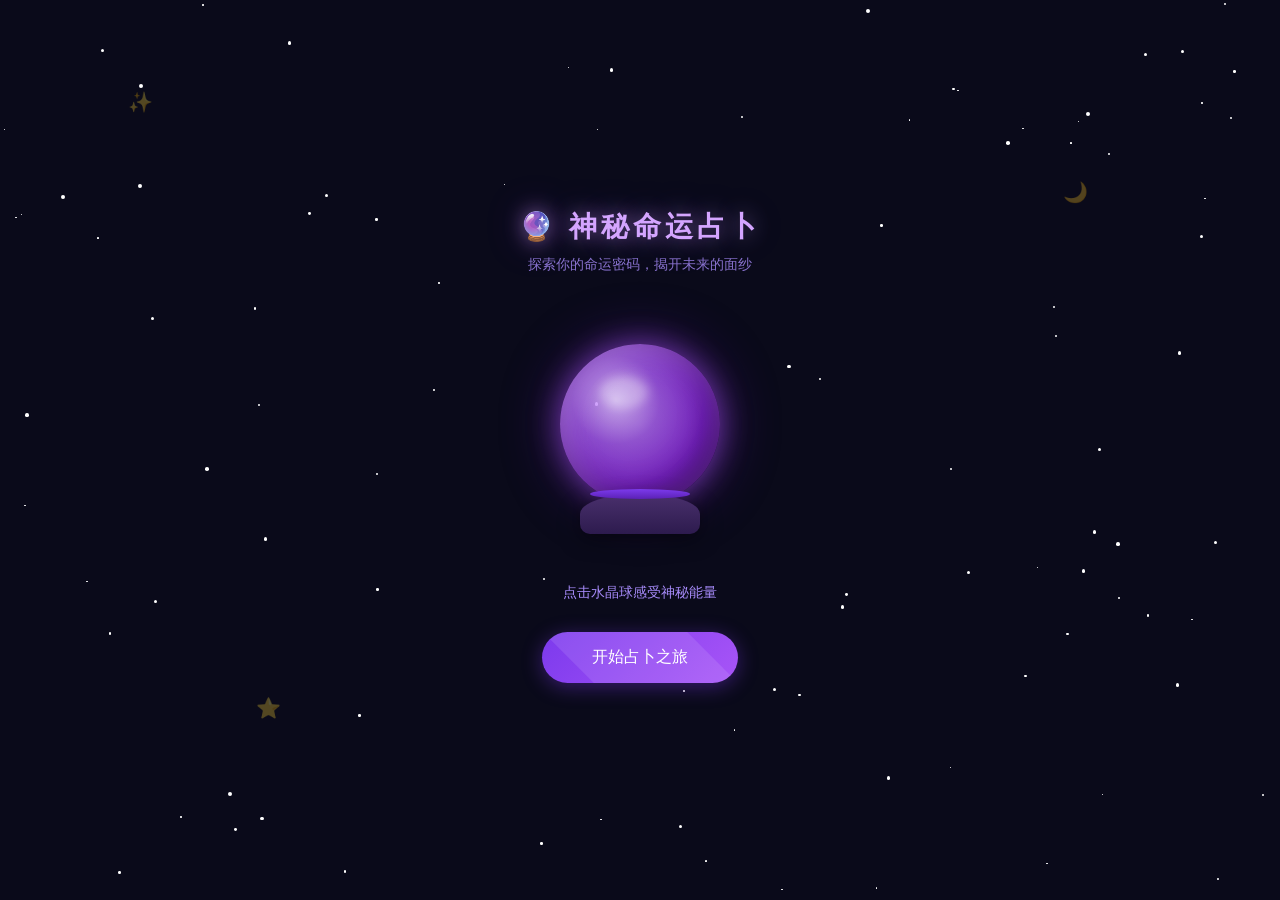
==== index.html @ 62d0bfbf "初始化项目：命运占卜 SPA 应用 - 拆分 HTML/CSS/JS 为独立文件 - 按组件/功能模块添加中文注释 - 添加产品文档和技术文档 (docs/) - 添加 .gitignore" ====
<!DOCTYPE html>
<html lang="zh-CN">
<head>
    <meta charset="UTF-8">
    <meta name="viewport" content="width=device-width, initial-scale=1.0, maximum-scale=1.0, user-scalable=no">
    <title>🔮 神秘命运占卜</title>
    <!-- 引入外部样式表 -->
    <link rel="stylesheet" href="css/style.css">
</head>
<body>

    <!-- ==================== 星空背景 ==================== -->
    <div class="stars" id="stars"></div>

    <!-- ==================== 加载遮罩层 ==================== -->
    <div class="loading" id="loading">
        <div class="spinner"></div>
        <div class="loading-text" id="loadingText">正在连接神秘力量...</div>
    </div>

    <!-- ==================== 第1页：欢迎页 ==================== -->
    <div class="page active" id="page1">
        <div class="decoration" style="top: 10%; left: 10%;">✨</div>
        <div class="decoration" style="top: 20%; right: 15%; animation-delay: 1s;">🌙</div>
        <div class="decoration" style="bottom: 20%; left: 20%; animation-delay: 2s;">⭐</div>

        <h1>🔮 神秘命运占卜</h1>
        <p class="subtitle">探索你的命运密码，揭开未来的面纱</p>

        <!-- 水晶球交互区域 -->
        <div class="crystal-ball-container" onclick="createParticles(event)">
            <div class="crystal-ball"></div>
            <div class="crystal-stand"></div>
        </div>

        <p style="color: #a78bfa; margin: 20px 0; font-size: 14px;">点击水晶球感受神秘能量</p>

        <button class="btn" onclick="goToPage(2)">开始占卜之旅</button>
    </div>

    <!-- ==================== 第2页：输入姓名 ==================== -->
    <div class="page" id="page2">
        <h2>告诉我你的名字</h2>
        <p class="subtitle">让星辰记住你的气息</p>

        <div style="font-size: 50px; margin: 20px 0;">🌟</div>

        <input type="text" class="input-field" id="userName" placeholder="输入你的名字..." maxlength="10">

        <button class="btn" onclick="saveName()">继续</button>
        <button class="btn btn-secondary" onclick="goToPage(1)">返回</button>
    </div>

    <!-- ==================== 第3页：选择星座 ==================== -->
    <div class="page" id="page3">
        <h2>选择你的星座</h2>
        <p class="subtitle">星辰会指引你的命运</p>

        <div class="zodiac-grid" id="zodiacGrid">
            <div class="zodiac-item" onclick="selectZodiac(this, '白羊座', '♈')">
                <span class="zodiac-emoji">♈</span>
                <span class="zodiac-name">白羊座</span>
            </div>
            <div class="zodiac-item" onclick="selectZodiac(this, '金牛座', '♉')">
                <span class="zodiac-emoji">♉</span>
                <span class="zodiac-name">金牛座</span>
            </div>
            <div class="zodiac-item" onclick="selectZodiac(this, '双子座', '♊')">
                <span class="zodiac-emoji">♊</span>
                <span class="zodiac-name">双子座</span>
            </div>
            <div class="zodiac-item" onclick="selectZodiac(this, '巨蟹座', '♋')">
                <span class="zodiac-emoji">♋</span>
                <span class="zodiac-name">巨蟹座</span>
            </div>
            <div class="zodiac-item" onclick="selectZodiac(this, '狮子座', '♌')">
                <span class="zodiac-emoji">♌</span>
                <span class="zodiac-name">狮子座</span>
            </div>
            <div class="zodiac-item" onclick="selectZodiac(this, '处女座', '♍')">
                <span class="zodiac-emoji">♍</span>
                <span class="zodiac-name">处女座</span>
            </div>
            <div class="zodiac-item" onclick="selectZodiac(this, '天秤座', '♎')">
                <span class="zodiac-emoji">♎</span>
                <span class="zodiac-name">天秤座</span>
            </div>
            <div class="zodiac-item" onclick="selectZodiac(this, '天蝎座', '♏')">
                <span class="zodiac-emoji">♏</span>
                <span class="zodiac-name">天蝎座</span>
            </div>
            <div class="zodiac-item" onclick="selectZodiac(this, '射手座', '♐')">
                <span class="zodiac-emoji">♐</span>
                <span class="zodiac-name">射手座</span>
            </div>
            <div class="zodiac-item" onclick="selectZodiac(this, '摩羯座', '♑')">
                <span class="zodiac-emoji">♑</span>
                <span class="zodiac-name">摩羯座</span>
            </div>
            <div class="zodiac-item" onclick="selectZodiac(this, '水瓶座', '♒')">
                <span class="zodiac-emoji">♒</span>
                <span class="zodiac-name">水瓶座</span>
            </div>
            <div class="zodiac-item" onclick="selectZodiac(this, '双鱼座', '♓')">
                <span class="zodiac-emoji">♓</span>
                <span class="zodiac-name">双鱼座</span>
            </div>
        </div>

        <button class="btn" onclick="confirmZodiac()">确认选择</button>
    </div>

    <!-- ==================== 第4页：性格测试 Q1 ==================== -->
    <div class="page" id="page4">
        <div class="progress-container">
            <div class="progress-bar" style="width: 25%"></div>
        </div>
        <h2>问题 1/4</h2>
        <p class="subtitle">深夜独自走在小路上，你看到了...</p>

        <div class="options-container">
            <div class="option-card" onclick="selectOption(this, 'A')">
                <span class="emoji">🌙</span>
                <span class="text">一轮散发着紫色光芒的神秘月亮</span>
            </div>
            <div class="option-card" onclick="selectOption(this, 'B')">
                <span class="emoji">🦉</span>
                <span class="text">一只会说话的紫色猫头鹰</span>
            </div>
            <div class="option-card" onclick="selectOption(this, 'C')">
                <span class="emoji">🚪</span>
                <span class="text">一扇散发着紫光的未知之门</span>
            </div>
            <div class="option-card" onclick="selectOption(this, 'D')">
                <span class="emoji">💎</span>
                <span class="text">地上闪烁着紫色光芒的水晶碎片</span>
            </div>
        </div>

        <button class="btn" onclick="nextQuestion(5)">下一题</button>
    </div>

    <!-- ==================== 第5页：性格测试 Q2 ==================== -->
    <div class="page" id="page5">
        <div class="progress-container">
            <div class="progress-bar" style="width: 50%"></div>
        </div>
        <h2>问题 2/4</h2>
        <p class="subtitle">如果你拥有一种魔法能力，你希望是...</p>

        <div class="options-container">
            <div class="option-card" onclick="selectOption(this, 'A')">
                <span class="emoji">🔮</span>
                <span class="text">预知未来的水晶球透视能力</span>
            </div>
            <div class="option-card" onclick="selectOption(this, 'B')">
                <span class="emoji">✨</span>
                <span class="text">操控星辰与命运的神秘力量</span>
            </div>
            <div class="option-card" onclick="selectOption(this, 'C')">
                <span class="emoji">🌌</span>
                <span class="text">穿越时空探索不同维度</span>
            </div>
            <div class="option-card" onclick="selectOption(this, 'D')">
                <span class="emoji">💜</span>
                <span class="text">感知他人内心深处的情感</span>
            </div>
        </div>

        <button class="btn" onclick="nextQuestion(6)">下一题</button>
    </div>

    <!-- ==================== 第6页：性格测试 Q3 ==================== -->
    <div class="page" id="page6">
        <div class="progress-container">
            <div class="progress-bar" style="width: 75%"></div>
        </div>
        <h2>问题 3/4</h2>
        <p class="subtitle">在神秘的魔法商店里，你会首先被什么吸引？</p>

        <div class="options-container">
            <div class="option-card" onclick="selectOption(this, 'A')">
                <span class="emoji">📜</span>
                <span class="text">古老的紫色魔法卷轴</span>
            </div>
            <div class="option-card" onclick="selectOption(this, 'B')">
                <span class="emoji">🧪</span>
                <span class="text">冒着紫色烟雾的神秘药水</span>
            </div>
            <div class="option-card" onclick="selectOption(this, 'C')">
                <span class="emoji">🔑</span>
                <span class="text">一把刻有紫色符文的钥匙</span>
            </div>
            <div class="option-card" onclick="selectOption(this, 'D')">
                <span class="emoji">🪞</span>
                <span class="text">一面边缘镶嵌紫水晶的魔镜</span>
            </div>
        </div>

        <button class="btn" onclick="nextQuestion(7)">下一题</button>
    </div>

    <!-- ==================== 第7页：性格测试 Q4 ==================== -->
    <div class="page" id="page7">
        <div class="progress-container">
            <div class="progress-bar" style="width: 100%"></div>
        </div>
        <h2>问题 4/4</h2>
        <p class="subtitle">当你感到迷茫时，你会...</p>

        <div class="options-container">
            <div class="option-card" onclick="selectOption(this, 'A')">
                <span class="emoji">🧘</span>
                <span class="text">在紫色月光下冥想寻找答案</span>
            </div>
            <div class="option-card" onclick="selectOption(this, 'B')">
                <span class="emoji">📖</span>
                <span class="text">翻阅古老的占星书籍</span>
            </div>
            <div class="option-card" onclick="selectOption(this, 'C')">
                <span class="emoji">🌟</span>
                <span class="text">仰望星空等待命运指引</span>
            </div>
            <div class="option-card" onclick="selectOption(this, 'D')">
                <span class="emoji">💫</span>
                <span class="text">跟随直觉踏上未知的旅程</span>
            </div>
        </div>

        <button class="btn" onclick="finishPersonality()">查看结果</button>
    </div>

    <!-- ==================== 第8页：塔罗牌选择 ==================== -->
    <div class="page" id="page8">
        <h2>抽取你的命运塔罗牌</h2>
        <p class="subtitle">选择一张与你产生共鸣的牌</p>

        <div class="tarot-container" id="tarotContainer">
            <div class="tarot-card" onclick="flipCard(this, '恋人', '💕', '爱情运势')">
                <div class="card-content">
                    <span class="card-emoji">💕</span>
                    <span class="card-name">恋人</span>
                </div>
            </div>
            <div class="tarot-card" onclick="flipCard(this, '星辰', '⭐', '事业运势')">
                <div class="card-content">
                    <span class="card-emoji">⭐</span>
                    <span class="card-name">星辰</span>
                </div>
            </div>
            <div class="tarot-card" onclick="flipCard(this, '月亮', '🌙', '财富运势')">
                <div class="card-content">
                    <span class="card-emoji">🌙</span>
                    <span class="card-name">月亮</span>
                </div>
            </div>
            <div class="tarot-card" onclick="flipCard(this, '太阳', '☀️', '健康运势')">
                <div class="card-content">
                    <span class="card-emoji">☀️</span>
                    <span class="card-name">太阳</span>
                </div>
            </div>
            <div class="tarot-card" onclick="flipCard(this, '命运之轮', '☸️', '综合运势')">
                <div class="card-content">
                    <span class="card-emoji">☸️</span>
                    <span class="card-name">命运之轮</span>
                </div>
            </div>
        </div>

        <p id="tarotHint" style="color: #a78bfa; margin: 15px 0;">点击任意一张牌揭开命运</p>
        <button class="btn" id="tarotBtn" onclick="goToPage(9)" style="display:none;">查看完整运势</button>
    </div>

    <!-- ==================== 第9页：符文选择 ==================== -->
    <div class="page" id="page9">
        <h2>选择你的守护符文</h2>
        <p class="subtitle">符文将揭示你隐藏的命运密码</p>

        <div class="rune-container" id="runeContainer">
            <div class="rune" onclick="selectRune(this, 'ᚠ')">ᚠ</div>
            <div class="rune" onclick="selectRune(this, 'ᚢ')">ᚢ</div>
            <div class="rune" onclick="selectRune(this, 'ᚦ')">ᚦ</div>
            <div class="rune" onclick="selectRune(this, 'ᚨ')">ᚨ</div>
            <div class="rune" onclick="selectRune(this, 'ᚱ')">ᚱ</div>
        </div>

        <!-- 符文含义提示区（选择后才显示） -->
        <div id="runeMeaning" style="margin: 20px 0; padding: 20px; background: rgba(30,20,60,0.8); border-radius: 15px; border: 1px solid #6b21a8; display: none; max-width: 300px;">
            <p style="color: #d8b4fe; font-size: 18px; margin-bottom: 10px;" id="runeTitle"></p>
            <p style="color: #a78bfa; font-size: 14px; line-height: 1.6;" id="runeDesc"></p>
        </div>

        <button class="btn" onclick="goToPage(10)">查看最终占卜结果</button>
    </div>

    <!-- ==================== 第10页：最终结果 ==================== -->
    <div class="page" id="page10">
        <h2>✨ 你的命运占卜书 ✨</h2>
        <p class="subtitle" id="resultSubtitle"></p>

        <div class="result-card">
            <!-- 性格类型 -->
            <div class="result-title" id="personalityTitle"></div>
            <div class="result-content" id="personalityContent"></div>

            <!-- 运势指数 -->
            <div style="margin: 20px 0; border-top: 1px solid #4c1d95; padding-top: 20px;">
                <div class="result-title">🔮 运势指数</div>

                <div class="fortune-bar">
                    <div class="fortune-label">
                        <span>💕 爱情运</span>
                        <span id="loveScore">85%</span>
                    </div>
                    <div class="fortune-track">
                        <div class="fortune-fill fortune-love" id="loveBar" style="width: 0%"></div>
                    </div>
                </div>

                <div class="fortune-bar">
                    <div class="fortune-label">
                        <span>💼 事业运</span>
                        <span id="careerScore">72%</span>
                    </div>
                    <div class="fortune-track">
                        <div class="fortune-fill fortune-career" id="careerBar" style="width: 0%"></div>
                    </div>
                </div>

                <div class="fortune-bar">
                    <div class="fortune-label">
                        <span>💰 财富运</span>
                        <span id="wealthScore">90%</span>
                    </div>
                    <div class="fortune-track">
                        <div class="fortune-fill fortune-wealth" id="wealthBar" style="width: 0%"></div>
                    </div>
                </div>

                <div class="fortune-bar">
                    <div class="fortune-label">
                        <span>🌟 健康运</span>
                        <span id="healthScore">78%</span>
                    </div>
                    <div class="fortune-track">
                        <div class="fortune-fill fortune-health" id="healthBar" style="width: 0%"></div>
                    </div>
                </div>
            </div>

            <!-- 塔罗牌解读 -->
            <div style="margin-top: 20px; border-top: 1px solid #4c1d95; padding-top: 20px;">
                <div class="result-title" id="tarotTitle"></div>
                <div class="result-content" id="tarotResult"></div>
            </div>

            <!-- 符文解读 -->
            <div style="margin-top: 20px; border-top: 1px solid #4c1d95; padding-top: 20px;">
                <div class="result-title" id="runeResultTitle"></div>
                <div class="result-content" id="runeResult"></div>
            </div>

            <!-- 幸运信息 -->
            <div class="result-stars" id="luckyStars"></div>
            <div class="result-content" id="luckyInfo"></div>
        </div>

        <button class="btn share-btn" onclick="shareResult()">📤 分享我的运势</button>
        <button class="btn btn-secondary" onclick="restart()">🔄 重新占卜</button>
    </div>

    <!-- 引入外部 JavaScript -->
    <script src="js/app.js"></script>
</body>
</html>
---- css/style.css ----
/* ============================================================
 *  神秘命运占卜 - 样式表
 *  按组件分组，便于查找和维护
 * ============================================================ */

/* ==================== 1. 全局重置 ==================== */
* {
    margin: 0;
    padding: 0;
    box-sizing: border-box;
    -webkit-tap-highlight-color: transparent; /* 移除移动端点击高亮 */
}

body {
    font-family: 'PingFang SC', 'Microsoft YaHei', sans-serif;
    background: #0a0a1a;
    color: #e0d5f0;
    overflow-x: hidden;
    min-height: 100vh;
}

/* ==================== 2. 星空背景 ==================== */
.stars {
    position: fixed;
    top: 0;
    left: 0;
    width: 100%;
    height: 100%;
    pointer-events: none;  /* 星空不阻挡下方元素点击 */
    z-index: 0;
}

.star {
    position: absolute;
    width: 2px;
    height: 2px;
    background: #fff;
    border-radius: 50%;
    animation: twinkle 2s infinite;
}

@keyframes twinkle {
    0%, 100% { opacity: 0.3; transform: scale(1); }
    50% { opacity: 1; transform: scale(1.5); }
}

/* ==================== 3. 页面容器 ==================== */
.page {
    display: none;
    position: relative;
    z-index: 1;
    min-height: 100vh;
    padding: 20px;
    flex-direction: column;
    align-items: center;
    justify-content: center;
    text-align: center;
}

/* 只有带 .active 的页面才显示 */
.page.active {
    display: flex;
}

/* ==================== 4. 标题 ==================== */
h1 {
    font-size: 28px;
    color: #d4a5ff;
    text-shadow: 0 0 20px rgba(212, 165, 255, 0.5), 0 0 40px rgba(138, 43, 226, 0.3);
    margin-bottom: 10px;
    letter-spacing: 4px;
}

h2 {
    font-size: 22px;
    color: #c084fc;
    margin-bottom: 20px;
    text-shadow: 0 0 15px rgba(192, 132, 252, 0.4);
}

.subtitle {
    color: #a78bfa;
    font-size: 14px;
    margin-bottom: 30px;
    opacity: 0.8;
}

/* ==================== 5. 水晶球 ==================== */
.crystal-ball-container {
    position: relative;
    width: 200px;
    height: 200px;
    margin: 30px auto;
    cursor: pointer;
}

/* 球体：多层径向渐变模拟玻璃质感 */
.crystal-ball {
    width: 160px;
    height: 160px;
    background: radial-gradient(circle at 35% 35%,
        rgba(216, 180, 254, 0.9) 0%,
        rgba(168, 85, 247, 0.8) 30%,
        rgba(126, 34, 206, 0.9) 60%,
        rgba(88, 28, 135, 1) 100%);
    border-radius: 50%;
    position: absolute;
    top: 10px;
    left: 20px;
    box-shadow:
        0 0 30px rgba(168, 85, 247, 0.6),
        0 0 60px rgba(126, 34, 206, 0.4),
        inset -10px -10px 30px rgba(0, 0, 0, 0.3),
        inset 10px 10px 30px rgba(255, 255, 255, 0.2);
    animation: float 3s ease-in-out infinite;
    overflow: hidden;
}

/* 高光反射 */
.crystal-ball::before {
    content: '';
    position: absolute;
    top: 20%;
    left: 25%;
    width: 30%;
    height: 20%;
    background: rgba(255, 255, 255, 0.3);
    border-radius: 50%;
    filter: blur(5px);
}

/* 内部雾气效果 */
.crystal-ball::after {
    content: '';
    position: absolute;
    top: 50%;
    left: 50%;
    width: 80%;
    height: 80%;
    background: radial-gradient(circle, rgba(255,255,255,0.1) 0%, transparent 70%);
    transform: translate(-50%, -50%);
    animation: mist 4s ease-in-out infinite;
}

@keyframes float {
    0%, 100% { transform: translateY(0); }
    50% { transform: translateY(-15px); }
}

@keyframes mist {
    0%, 100% { opacity: 0.3; transform: translate(-50%, -50%) scale(1); }
    50% { opacity: 0.7; transform: translate(-50%, -50%) scale(1.2); }
}

/* 底座 */
.crystal-stand {
    position: absolute;
    bottom: 0;
    left: 50%;
    transform: translateX(-50%);
    width: 120px;
    height: 40px;
    background: linear-gradient(to bottom, #4a306d, #2d1b4e);
    border-radius: 50% 50% 10px 10px;
    box-shadow: 0 5px 20px rgba(0, 0, 0, 0.5);
}

.crystal-stand::before {
    content: '';
    position: absolute;
    top: -5px;
    left: 10px;
    right: 10px;
    height: 10px;
    background: linear-gradient(to bottom, #7c3aed, #5b21b6);
    border-radius: 50%;
}

/* ==================== 6. 魔法粒子 ==================== */
.magic-particle {
    position: absolute;
    width: 4px;
    height: 4px;
    background: #d8b4fe;
    border-radius: 50%;
    pointer-events: none;  /* 粒子不响应鼠标事件 */
    animation: particle-rise 2s ease-out forwards;
}

@keyframes particle-rise {
    0% { opacity: 1; transform: translateY(0) scale(1); }
    100% { opacity: 0; transform: translateY(-100px) scale(0); }
}

/* ==================== 7. 按钮 ==================== */
.btn {
    background: linear-gradient(135deg, #7c3aed 0%, #a855f7 100%);
    color: white;
    border: none;
    padding: 15px 50px;
    font-size: 16px;
    border-radius: 30px;
    cursor: pointer;
    margin: 10px;
    box-shadow: 0 4px 20px rgba(124, 58, 237, 0.4);
    transition: all 0.3s;
    position: relative;
    overflow: hidden;
    font-family: inherit;
}

.btn:hover {
    transform: translateY(-2px);
    box-shadow: 0 6px 30px rgba(124, 58, 237, 0.6);
}

.btn:active {
    transform: translateY(0);
}

/* 按钮光泽扫过效果 */
.btn::after {
    content: '';
    position: absolute;
    top: -50%;
    left: -50%;
    width: 200%;
    height: 200%;
    background: rgba(255, 255, 255, 0.1);
    transform: rotate(45deg);
    transition: all 0.5s;
}

.btn:hover::after {
    left: 100%;
}

/* 次要按钮（幽灵按钮风格） */
.btn-secondary {
    background: transparent;
    border: 2px solid #7c3aed;
    color: #c084fc;
}

.btn-secondary:hover {
    background: rgba(124, 58, 237, 0.2);
}

/* 分享按钮 */
.share-btn {
    background: linear-gradient(135deg, #ec4899, #a855f7);
    margin-top: 20px;
}

/* ==================== 8. 输入框 ==================== */
.input-field {
    background: rgba(30, 20, 60, 0.8);
    border: 2px solid #5b21b6;
    color: #e0d5f0;
    padding: 15px 20px;
    font-size: 16px;
    border-radius: 15px;
    width: 80%;
    max-width: 300px;
    margin: 10px 0;
    outline: none;
    transition: all 0.3s;
    font-family: inherit;
}

.input-field:focus {
    border-color: #a855f7;
    box-shadow: 0 0 20px rgba(168, 85, 247, 0.3);
}

.input-field::placeholder {
    color: #6b5b95;
}

/* ==================== 9. 选项卡片 ==================== */
.options-container {
    display: flex;
    flex-direction: column;
    gap: 12px;
    width: 100%;
    max-width: 350px;
    margin: 20px 0;
}

.option-card {
    background: linear-gradient(135deg, rgba(30, 20, 60, 0.9) 0%, rgba(50, 30, 90, 0.9) 100%);
    border: 2px solid #4c1d95;
    border-radius: 15px;
    padding: 18px 20px;
    cursor: pointer;
    transition: all 0.3s;
    text-align: left;
    position: relative;
    overflow: hidden;
}

.option-card:hover {
    border-color: #a855f7;
    transform: translateX(5px);
    box-shadow: 0 5px 20px rgba(168, 85, 247, 0.3);
}

.option-card.selected {
    border-color: #d8b4fe;
    background: linear-gradient(135deg, rgba(60, 30, 100, 0.9) 0%, rgba(80, 40, 130, 0.9) 100%);
    box-shadow: 0 0 25px rgba(216, 180, 254, 0.4);
}

.option-card .emoji {
    font-size: 24px;
    margin-right: 10px;
    vertical-align: middle;
}

.option-card .text {
    font-size: 15px;
    color: #ddd6fe;
}

/* ==================== 10. 塔罗牌 ==================== */
.tarot-container {
    display: flex;
    justify-content: center;
    gap: 15px;
    margin: 30px 0;
    flex-wrap: wrap;  /* 小屏幕自动换行 */
}

/* 牌的背面（未翻开） */
.tarot-card {
    width: 100px;
    height: 160px;
    background: linear-gradient(135deg, #2d1b4e 0%, #1e1b4b 100%);
    border: 2px solid #6b21a8;
    border-radius: 10px;
    display: flex;
    align-items: center;
    justify-content: center;
    cursor: pointer;
    transition: all 0.4s;
    position: relative;
    overflow: hidden;
    box-shadow: 0 5px 15px rgba(0, 0, 0, 0.4);
}

/* 背面的星星装饰 */
.tarot-card::before {
    content: '✦';
    font-size: 30px;
    color: #7c3aed;
    opacity: 0.5;
}

.tarot-card:hover {
    transform: translateY(-10px) rotateY(10deg);
    border-color: #d8b4fe;
    box-shadow: 0 10px 30px rgba(168, 85, 247, 0.5);
}

/* 翻开后的状态 */
.tarot-card.flipped {
    background: linear-gradient(135deg, #4c1d95 0%, #6b21a8 100%);
    border-color: #d8b4fe;
}

.tarot-card.flipped::before {
    display: none;  /* 隐藏背面图案 */
}

/* 牌面内容默认隐藏，翻开后显示 */
.tarot-card .card-content {
    display: none;
    flex-direction: column;
    align-items: center;
    padding: 10px;
}

.tarot-card.flipped .card-content {
    display: flex;
}

.tarot-card .card-emoji {
    font-size: 36px;
    margin-bottom: 5px;
}

.tarot-card .card-name {
    font-size: 12px;
    color: #e9d5ff;
    text-align: center;
}

/* ==================== 11. 进度条 ==================== */
.progress-container {
    width: 80%;
    max-width: 300px;
    height: 8px;
    background: rgba(30, 20, 60, 0.8);
    border-radius: 4px;
    margin: 20px auto;
    overflow: hidden;
    border: 1px solid #4c1d95;
}

.progress-bar {
    height: 100%;
    background: linear-gradient(90deg, #7c3aed, #d8b4fe);
    border-radius: 4px;
    transition: width 0.5s ease;
    box-shadow: 0 0 10px rgba(168, 85, 247, 0.5);
}

/* ==================== 12. 结果卡片 ==================== */
.result-card {
    background: linear-gradient(135deg, rgba(30, 20, 60, 0.95) 0%, rgba(50, 30, 90, 0.95) 100%);
    border: 2px solid #7c3aed;
    border-radius: 20px;
    padding: 30px;
    max-width: 350px;
    width: 90%;
    margin: 20px auto;
    box-shadow: 0 10px 40px rgba(124, 58, 237, 0.3);
    position: relative;
    overflow: hidden;
}

/* 旋转光晕背景 */
.result-card::before {
    content: '';
    position: absolute;
    top: -50%;
    left: -50%;
    width: 200%;
    height: 200%;
    background: radial-gradient(circle, rgba(168, 85, 247, 0.1) 0%, transparent 70%);
    animation: rotate 10s linear infinite;
}

@keyframes rotate {
    from { transform: rotate(0deg); }
    to { transform: rotate(360deg); }
}

.result-title {
    font-size: 20px;
    color: #d8b4fe;
    margin-bottom: 15px;
    position: relative;
    z-index: 1;  /* 确保文字在光晕之上 */
}

.result-content {
    color: #c4b5fd;
    line-height: 1.8;
    font-size: 14px;
    position: relative;
    z-index: 1;
}

.result-stars {
    font-size: 24px;
    margin: 15px 0;
    position: relative;
    z-index: 1;
}

/* ==================== 13. 运势条 ==================== */
.fortune-bar {
    margin: 15px 0;
    text-align: left;
    position: relative;
    z-index: 1;
}

.fortune-label {
    display: flex;
    justify-content: space-between;
    margin-bottom: 5px;
    font-size: 13px;
    color: #a78bfa;
}

.fortune-track {
    height: 10px;
    background: rgba(30, 20, 60, 0.8);
    border-radius: 5px;
    overflow: hidden;
    border: 1px solid #4c1d95;
}

.fortune-fill {
    height: 100%;
    border-radius: 5px;
    transition: width 1.5s ease;  /* 动画填充效果 */
}

/* 各类运势颜色 */
.fortune-love { background: linear-gradient(90deg, #ec4899, #f472b6); }
.fortune-career { background: linear-gradient(90deg, #3b82f6, #60a5fa); }
.fortune-wealth { background: linear-gradient(90deg, #f59e0b, #fbbf24); }
.fortune-health { background: linear-gradient(90deg, #10b981, #34d399); }

/* ==================== 14. 加载动画 ==================== */
.loading {
    display: none;
    position: fixed;
    top: 0;
    left: 0;
    width: 100%;
    height: 100%;
    background: rgba(10, 10, 26, 0.95);
    z-index: 100;  /* 在所有内容之上 */
    flex-direction: column;
    align-items: center;
    justify-content: center;
}

.loading.active {
    display: flex;
}

.loading-text {
    color: #d8b4fe;
    font-size: 18px;
    margin-top: 20px;
    animation: pulse 1.5s infinite;
}

@keyframes pulse {
    0%, 100% { opacity: 0.5; }
    50% { opacity: 1; }
}

/* 旋转加载圈 */
.spinner {
    width: 60px;
    height: 60px;
    border: 3px solid rgba(124, 58, 237, 0.3);
    border-top-color: #d8b4fe;
    border-radius: 50%;
    animation: spin 1s linear infinite;
}

@keyframes spin {
    to { transform: rotate(360deg); }
}

/* ==================== 15. 星座选择网格 ==================== */
.zodiac-grid {
    display: grid;
    grid-template-columns: repeat(3, 1fr);  /* 3列布局 */
    gap: 10px;
    max-width: 320px;
    margin: 20px auto;
}

.zodiac-item {
    background: rgba(30, 20, 60, 0.8);
    border: 2px solid #4c1d95;
    border-radius: 15px;
    padding: 15px 5px;
    cursor: pointer;
    transition: all 0.3s;
    text-align: center;
}

.zodiac-item:hover, .zodiac-item.selected {
    border-color: #a855f7;
    background: rgba(60, 30, 100, 0.9);
    transform: scale(1.05);
    box-shadow: 0 5px 20px rgba(168, 85, 247, 0.3);
}

.zodiac-item .zodiac-emoji {
    font-size: 28px;
    display: block;
    margin-bottom: 5px;
}

.zodiac-item .zodiac-name {
    font-size: 12px;
    color: #c4b5fd;
}

/* ==================== 16. 符文 ==================== */
.rune-container {
    display: flex;
    justify-content: center;
    gap: 20px;
    margin: 30px 0;
}

.rune {
    width: 60px;
    height: 60px;
    background: rgba(30, 20, 60, 0.9);
    border: 2px solid #6b21a8;
    border-radius: 10px;
    display: flex;
    align-items: center;
    justify-content: center;
    font-size: 28px;
    cursor: pointer;
    transition: all 0.3s;
    color: #a78bfa;
}

.rune:hover {
    border-color: #d8b4fe;
    box-shadow: 0 0 20px rgba(216, 180, 254, 0.4);
    transform: scale(1.1);
}

.rune.selected {
    background: rgba(124, 58, 237, 0.3);
    border-color: #d8b4fe;
    color: #fff;
}

/* ==================== 17. 装饰元素 ==================== */
.decoration {
    position: absolute;
    font-size: 20px;
    opacity: 0.3;
    animation: float-decoration 4s ease-in-out infinite;
}

@keyframes float-decoration {
    0%, 100% { transform: translateY(0) rotate(0deg); }
    50% { transform: translateY(-20px) rotate(10deg); }
}

/* ==================== 18. 响应式适配 ==================== */
@media (max-width: 400px) {
    h1 { font-size: 24px; }
    h2 { font-size: 18px; }
    .crystal-ball-container { width: 160px; height: 160px; }
    .crystal-ball { width: 130px; height: 130px; }
    .tarot-card { width: 85px; height: 140px; }
}
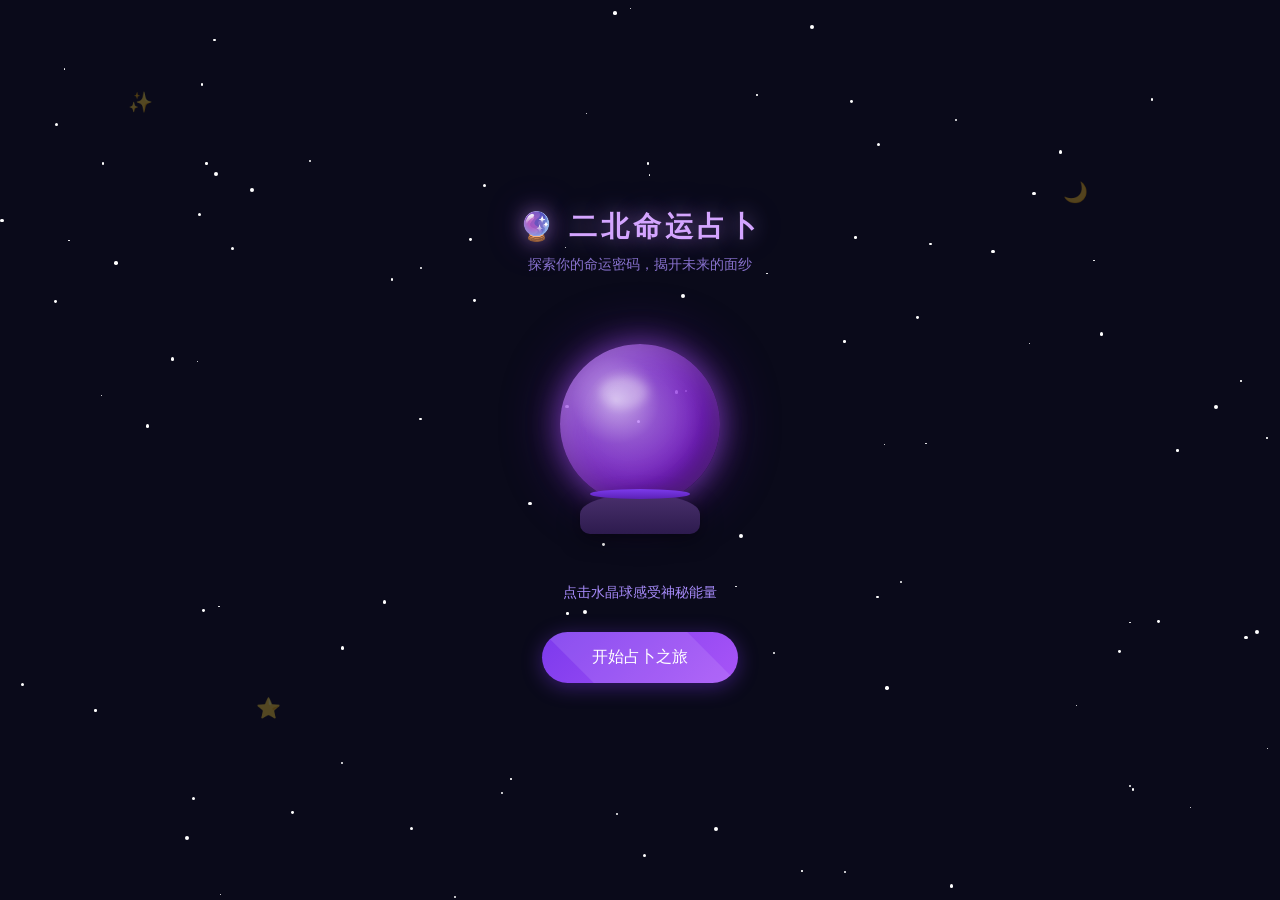
==== commit e37616d7: "更新标题：将“神秘命运占卜”修改为“命运占卜”，并将副标题中的“神秘”修改为“二北”" ====
--- a/index.html
+++ b/index.html
@@ -3,7 +3,7 @@
 <head>
     <meta charset="UTF-8">
     <meta name="viewport" content="width=device-width, initial-scale=1.0, maximum-scale=1.0, user-scalable=no">
-    <title>🔮 神秘命运占卜</title>
+    <title>🔮 命运占卜</title>
     <!-- 引入外部样式表 -->
     <link rel="stylesheet" href="css/style.css">
 </head>
@@ -24,7 +24,7 @@
         <div class="decoration" style="top: 20%; right: 15%; animation-delay: 1s;">🌙</div>
         <div class="decoration" style="bottom: 20%; left: 20%; animation-delay: 2s;">⭐</div>
 
-        <h1>🔮 神秘命运占卜</h1>
+        <h1>🔮 二北命运占卜</h1>
         <p class="subtitle">探索你的命运密码，揭开未来的面纱</p>
 
         <!-- 水晶球交互区域 -->
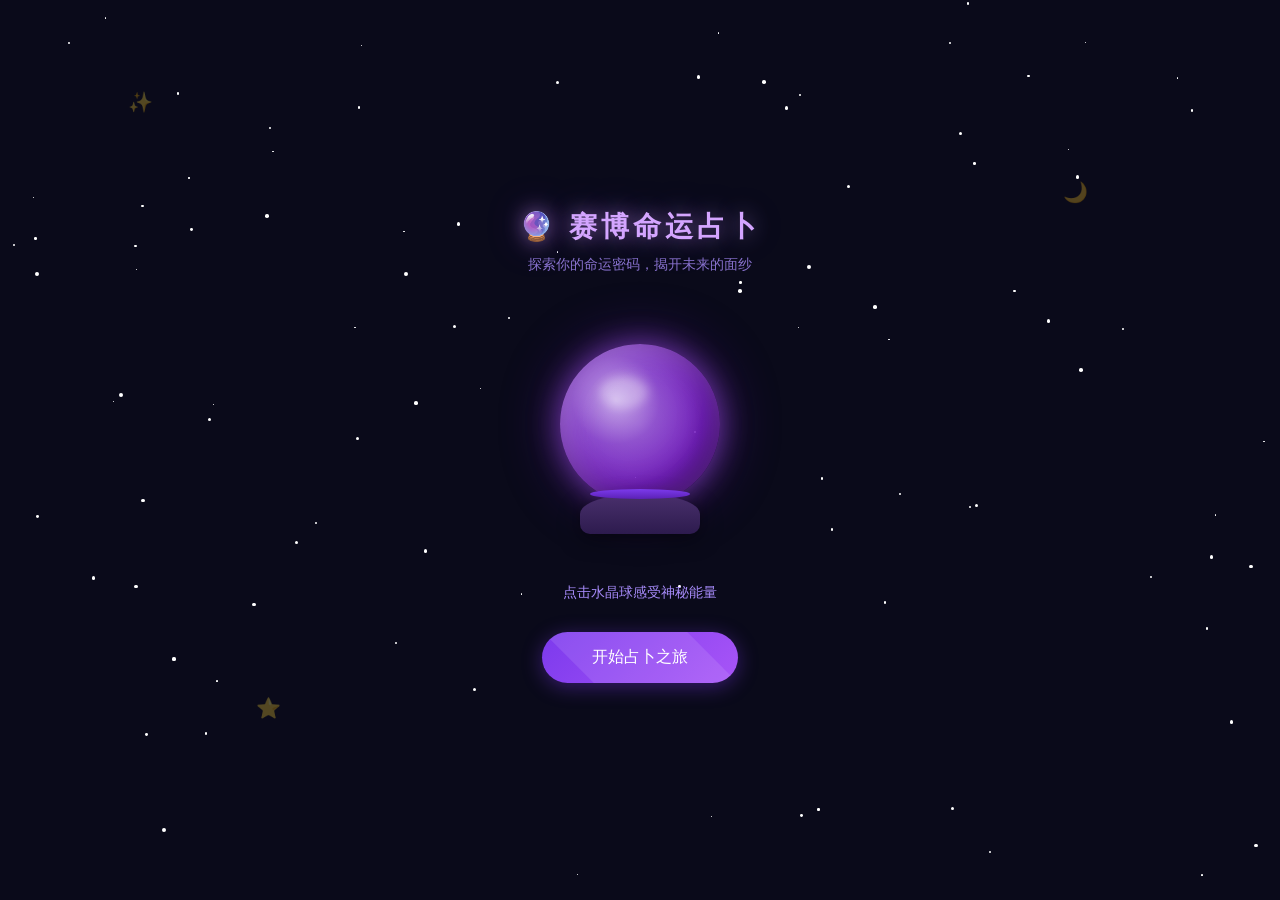
==== commit 26539192: "赛博玄学：AI算命数据新闻 H5 特稿" ====
--- a/index.html
+++ b/index.html
@@ -3,7 +3,7 @@
 <head>
     <meta charset="UTF-8">
     <meta name="viewport" content="width=device-width, initial-scale=1.0, maximum-scale=1.0, user-scalable=no">
-    <title>🔮 命运占卜</title>
+    <title>🔮 赛博命运占卜</title>
     <!-- 引入外部样式表 -->
     <link rel="stylesheet" href="css/style.css">
 </head>
@@ -24,7 +24,7 @@
         <div class="decoration" style="top: 20%; right: 15%; animation-delay: 1s;">🌙</div>
         <div class="decoration" style="bottom: 20%; left: 20%; animation-delay: 2s;">⭐</div>
 
-        <h1>🔮 二北命运占卜</h1>
+        <h1>🔮 赛博命运占卜</h1>
         <p class="subtitle">探索你的命运密码，揭开未来的面纱</p>
 
         <!-- 水晶球交互区域 -->
--- a/css/style.css
+++ b/css/style.css
@@ -1,4 +1,4 @@
-/* ============================================================
+﻿/* ============================================================
  *  神秘命运占卜 - 样式表
  *  按组件分组，便于查找和维护
  * ============================================================ */
@@ -643,3 +643,7 @@
     .crystal-ball { width: 130px; height: 130px; }
     .tarot-card { width: 85px; height: 140px; }
 }
+
+/* ==================== 隐藏滚动条 ==================== */
+html { scrollbar-width: none; -ms-overflow-style: none; }
+html::-webkit-scrollbar { display: none; width: 0; height: 0; }
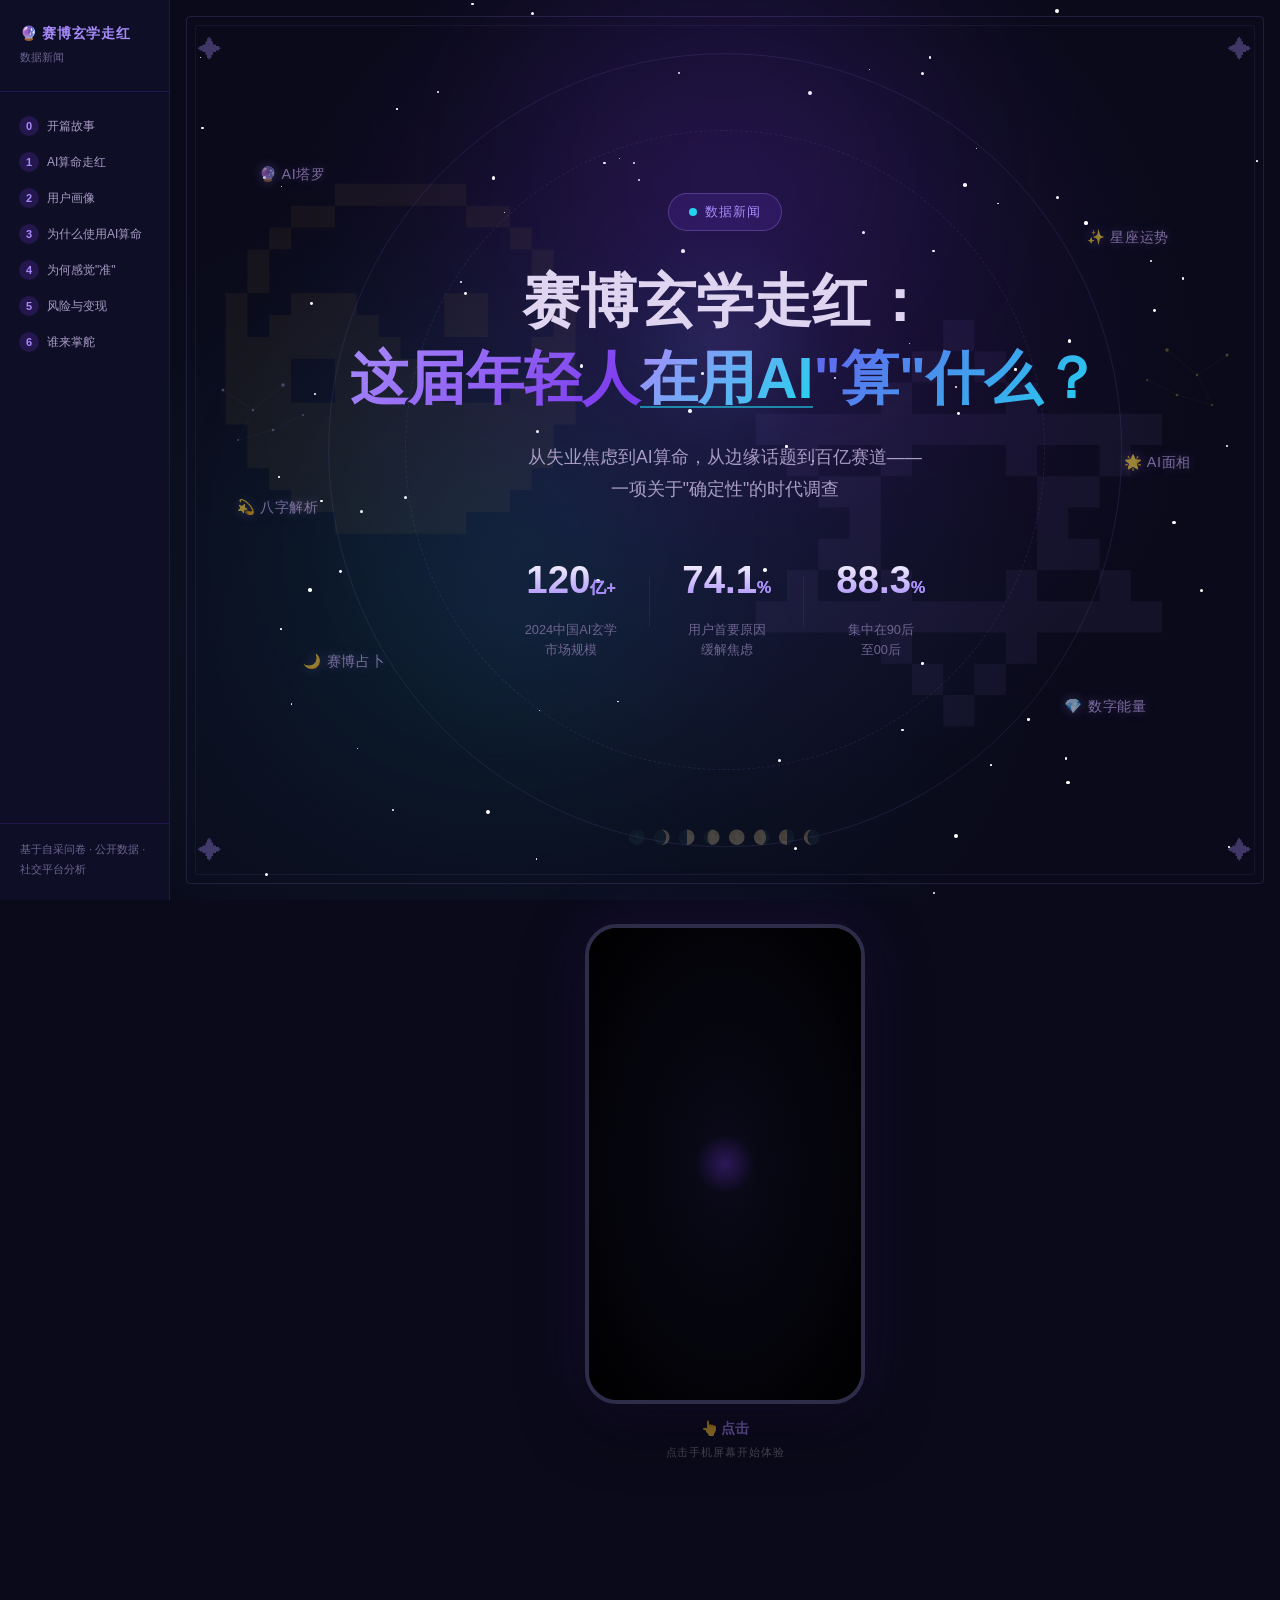
==== commit 17d62764: "news.html重命名index.html，H5占卜改为app.html" ====
--- a/index.html
+++ b/index.html
@@ -1,376 +1,3598 @@
-<!DOCTYPE html>
+﻿<!DOCTYPE html>
 <html lang="zh-CN">
 <head>
     <meta charset="UTF-8">
-    <meta name="viewport" content="width=device-width, initial-scale=1.0, maximum-scale=1.0, user-scalable=no">
-    <title>🔮 赛博命运占卜</title>
-    <!-- 引入外部样式表 -->
-    <link rel="stylesheet" href="css/style.css">
+    <meta name="viewport" content="width=device-width, initial-scale=1.0">
+    <title>赛博玄学走红：这届年轻人在用AI"算"什么？</title>
+
+    <!-- Chart.js 可视化库（本地加载，避免CDN被墙） -->
+    <script src="js/chart.min.js"></script>
+    <!-- ECharts 可视化 -->
+    <script src="js/echarts.min.js"></script>
+    <!-- 中国地图 GeoJSON 数据 -->
+    <script src="js/china_geo.js"></script>
+
+    <style>
+        /* ============================================================
+         *  全局重置 & 基础变量
+         * ============================================================ */
+        :root {
+            --bg-primary: #0a0a1a;
+            --bg-secondary: #0f0f28;
+            --bg-card: #16163a;
+            --text-primary: #e0d5f0;
+            --text-secondary: #a89bc4;
+            --text-muted: #6e6491;
+            --accent: #7c3aed;
+            --accent-glow: #a78bfa;
+            --accent-cyan: #22d3ee;
+            --nav-width: 170px;
+            --border-subtle: rgba(124, 58, 237, 0.2);
+            --font-heading: 'PingFang SC', 'Microsoft YaHei', 'Noto Sans SC', sans-serif;
+            --font-body: 'PingFang SC', 'Microsoft YaHei', 'Noto Sans SC', sans-serif;
+        }
+
+        * {
+            margin: 0;
+            padding: 0;
+            box-sizing: border-box;
+        }
+
+        html {
+            scroll-behavior: smooth;
+            scroll-padding-top: 40px;
+        }
+
+        body {
+            font-family: var(--font-body);
+            background: #0a0a1a;
+            color: var(--text-primary);
+            line-height: 1.8;
+            overflow-x: hidden;
+            -webkit-font-smoothing: antialiased;
+        }
+
+        /* ============================================================
+         *  星空背景
+         * ============================================================ */
+        .stars-container {
+            position: fixed;
+            top: 0;
+            left: 0;
+            width: 100%;
+            height: 100%;
+            
+            z-index: 0;
+        }
+
+        .star-dot {
+            position: absolute;
+            background: #fff;
+            border-radius: 50%;
+            animation: starTwinkle 3s infinite alternate;
+        }
+
+        @keyframes starTwinkle {
+            0% { opacity: 0.3; transform: scale(1); }
+            100% { opacity: 1; transform: scale(1.5); }
+        }
+
+        /* ============================================================
+         *  侧边导航栏
+         * ============================================================ */
+        .side-nav {
+            position: fixed;
+            top: 0; left: 0;
+            width: var(--nav-width);
+            height: 100vh;
+            background: rgba(15, 15, 40, 0.95);
+            border-right: 1px solid var(--border-subtle);
+            z-index: 100;
+            display: flex; flex-direction: column;
+            padding: 24px 0 20px 0;
+            backdrop-filter: blur(10px);
+            -webkit-backdrop-filter: blur(10px);
+            overflow-y: auto;
+        }
+
+        .nav-header {
+            padding: 0 20px 24px 20px;
+            border-bottom: 1px solid var(--border-subtle);
+            margin-bottom: 16px;
+        }
+
+        .nav-header .nav-title {
+            font-family: var(--font-heading);
+            font-size: 14px;
+            font-weight: 700;
+            color: var(--accent-glow);
+            letter-spacing: 0.05em;
+            line-height: 1.4;
+        }
+
+        .nav-header .nav-subtitle {
+            font-size: 11px;
+            color: var(--text-muted);
+            margin-top: 4px;
+        }
+
+        .nav-list {
+            list-style: none;
+            flex: 1;
+        }
+
+        .nav-item {
+            display: block;
+            padding: 8px 16px;
+            font-size: 12px;
+            color: var(--text-secondary);
+            text-decoration: none;
+            cursor: pointer;
+            border-left: 3px solid transparent;
+            transition: all 0.3s ease;
+            position: relative;
+            line-height: 1.4;
+        }
+
+        .nav-item:hover {
+            color: var(--accent-glow);
+            background: rgba(124, 58, 237, 0.08);
+        }
+
+        .nav-item.active {
+            color: var(--accent-glow);
+            background: rgba(124, 58, 237, 0.12);
+            border-left-color: var(--accent);
+            font-weight: 600;
+        }
+
+        .nav-item .nav-number {
+            display: inline-block;
+            width: 20px;
+            height: 20px;
+            line-height: 20px;
+            text-align: center;
+            border-radius: 50%;
+            background: rgba(124, 58, 237, 0.2);
+            color: var(--accent-glow);
+            font-size: 11px;
+            margin-right: 8px;
+            font-weight: 700;
+            flex-shrink: 0;
+        }
+
+        .nav-item.active .nav-number {
+            background: var(--accent);
+            color: #fff;
+        }
+
+        .nav-footer {
+            padding: 16px 20px 0;
+            border-top: 1px solid var(--border-subtle);
+            font-size: 11px;
+            color: var(--text-muted);
+        }
+        /* 侧边栏：收起时保留图标，悬停展开全文 */
+        .side-nav:hover,
+        .side-nav.pinned { width: var(--nav-width); }
+        .side-nav:hover .nav-item,
+        .side-nav.pinned .nav-item { padding: 10px 20px; }
+        .side-nav:hover .nav-item .nav-number + *,
+        .side-nav.pinned .nav-item .nav-number + * { display: inline; }
+        .side-nav:hover .nav-header,
+        .side-nav.pinned .nav-header { opacity: 1; width: auto; }
+        .side-nav:hover .nav-footer,
+        .side-nav.pinned .nav-footer { opacity: 1; }
+        /* 收起状态：仅图标 */
+        .nav-header { overflow: hidden; white-space: nowrap; }
+        .nav-item { overflow: hidden; white-space: nowrap; }
+        .nav-pin-btn {
+            position: absolute; top: 12px; right: 8px; width: 20px; height: 20px;
+            border-radius: 50%; background: rgba(124,58,237,0.25);
+            cursor: pointer; transition: all 0.3s ease; z-index: 102;
+            font-size: 10px; color: rgba(167,139,250,0.6); text-align: center; line-height: 20px;
+        }
+        .side-nav.pinned .nav-pin-btn { background: var(--accent); color: #fff; }
+        /* 折叠状态 */
+        body.nav-hidden .side-nav { width: 0; overflow: hidden; }
+        body.nav-hidden .main-content { margin-left: 0; }
+        body.nav-hidden .nav-hotzone { display: none; }
+
+        /* ============================================================
+         *  主内容区域
+         * ============================================================ */
+        .main-content {
+            margin-left: var(--nav-width);
+            position: relative;
+            z-index: 1;
+            transition: margin-left 0.3s ease;
+        }
+
+        /* --- 章节容器 + 两段门控 --- */
+        .chapter {
+            padding: 60px 60px 100px;
+            flex-direction: column;
+            justify-content: flex-start;
+            position: relative;
+            min-height: auto;
+        }
+        #chapter0, #chapter1, #chapter2, #chapter3, #chapter4, #chapter5, #chapter6 { display: none; }
+        body.phone-lit #chapter0 { display: flex; }
+        body.unlocked #chapter1 { display: flex; }
+        /* 第0章装饰图随章节解锁渐入 */
+        #imgCh0Left, #imgCh0Right { opacity: 0; transition: opacity 1s ease 0.3s; }
+        body.phone-lit #imgCh0Left, body.phone-lit #imgCh0Right { opacity: 1; }
+        body.all-shown #chapter2 { display: flex; }
+        body.ch3up #chapter3 { display: flex; }
+        body.mood-done #chapter4 { display: flex; }
+        body.trap-done #chapter5 { display: flex; }
+        body.rated #chapter6 { display: flex; }
+        #chapter0 { background: linear-gradient(180deg, #0a0a1a 0%, #0d0d22 100%); }
+        #chapter1 { background: linear-gradient(180deg, #0d0d22 0%, #111128 100%); }
+        #chapter2 { background: linear-gradient(180deg, #111128 0%, #151530 100%); }
+        #chapter3 { background: linear-gradient(180deg, #151530 0%, #1a1a38 100%); }
+        #chapter4 { background: linear-gradient(180deg, #1a1a38 0%, #1f1f42 100%); }
+        #chapter5 { background: linear-gradient(180deg, #1f1f42 0%, #25254d 100%); }
+        #chapter6 { background: linear-gradient(180deg, #25254d 0%, #2a2a55 100%); }
+
+        /* 章节切换按钮 */
+        .chapter-nav-arrow {
+            position: fixed;
+            right: 30px;
+            z-index: 100;
+            width: 48px; height: 48px;
+            border-radius: 50%;
+            background: rgba(124,58,237,0.25);
+            border: 1px solid rgba(167,139,250,0.5);
+            color: var(--accent-glow);
+            font-size: 22px;
+            cursor: pointer;
+            display: flex; align-items: center; justify-content: center;
+            transition: all 0.3s ease;
+            backdrop-filter: blur(8px);
+            box-shadow: 0 4px 20px rgba(0,0,0,0.3);
+        }
+        .chapter-nav-arrow:hover {
+            background: var(--accent);
+            color: #fff;
+            transform: scale(1.08);
+            box-shadow: 0 6px 28px rgba(124,58,237,0.4);
+        }
+        .chapter-nav-down { bottom: 30px; }
+        .chapter-nav-up { top: 30px; }
+        .chapter-nav-arrow:disabled { opacity: 0.15;  transform: scale(1); }
+
+        /* 章节进度指示器 */
+        .chapter-progress {
+            position: fixed;
+            right: 36px;
+            top: 50%;
+            transform: translateY(-50%);
+            z-index: 100;
+            display: flex;
+            flex-direction: column;
+            gap: 12px;
+            align-items: center;
+        }
+        .chapter-progress-dot {
+            width: 8px; height: 8px;
+            border-radius: 50%;
+            background: rgba(167,139,250,0.3);
+            transition: all 0.4s ease;
+            cursor: pointer;
+        }
+        .chapter-progress-dot:hover { background: rgba(167,139,250,0.7); transform: scale(1.5); }
+        .chapter-progress-dot.active { background: var(--accent-glow); box-shadow: 0 0 10px rgba(167,139,250,0.6); transform: scale(1.3); }
+
+        .chapter-header {
+            margin-bottom: 48px;
+            text-align: center;
+        }
+
+        .chapter-number {
+            font-size: 13px;
+            text-transform: uppercase;
+            letter-spacing: 0.15em;
+            color: var(--accent-glow);
+            margin-bottom: 12px;
+            font-weight: 600;
+        }
+
+        .chapter-title {
+            font-family: var(--font-heading);
+            font-size: 2.4rem;
+            font-weight: 800;
+            background: linear-gradient(135deg, #e0d5f0 0%, #a78bfa 100%);
+            -webkit-background-clip: text;
+            -webkit-text-fill-color: transparent;
+            background-clip: text;
+            margin-bottom: 16px;
+            line-height: 1.3;
+        }
+
+        .chapter-subtitle {
+            font-size: 1.05rem;
+            color: var(--text-secondary);
+            font-weight: 400;
+            max-width: 600px;
+            margin: 0 auto;
+        }
+
+        /* --- 正文卡片 --- */
+        .content-card {
+            background: transparent;
+            border: none;
+            padding: 28px 20px;
+            margin-bottom: 20px;
+            max-width: 720px;
+            margin-left: auto;
+            margin-right: auto;
+            width: 100%;
+        }
+
+        /* ============================================================
+         *  章节内步骤导航
+         * ============================================================ */
+        .chapter-flow {
+            position: relative;
+            max-width: 760px;
+            margin: 0 auto;
+            width: 100%;
+        }
+        .chapter-step {
+            display: none;
+            animation: stepFadeIn 0.5s ease-out;
+        }
+        .chapter-step.active {
+            display: block;
+        }
+        @keyframes stepFadeIn {
+            0% { opacity: 0; transform: translateY(16px); }
+            100% { opacity: 1; transform: translateY(0); }
+        }
+        .step-indicator {
+            display: flex;
+            align-items: center;
+            justify-content: center;
+            gap: 8px;
+            margin: 24px 0 12px;
+        }
+        .step-dot {
+            width: 10px; height: 10px;
+            border-radius: 50%;
+            background: rgba(124,58,237,0.3);
+            transition: all 0.3s ease;
+            cursor: pointer;
+        }
+        .step-dot.active { background: var(--accent); width: 28px; border-radius: 5px; }
+        .step-dot.done { background: rgba(34,211,238,0.6); }
+        .step-nav-row {
+            display: flex; gap: 12px; justify-content: center; margin: 20px 0 32px;
+        }
+        .step-btn {
+            padding: 10px 28px; border-radius: 24px; border: 1px solid var(--accent);
+            background: transparent; color: var(--accent-glow);
+            font-size: 13px; cursor: pointer; font-weight: 600;
+            transition: all 0.3s ease; font-family: var(--font-body);
+            display: flex; align-items: center; gap: 6px;
+        }
+        .step-btn:hover { background: var(--accent); color: #fff; }
+        .step-btn:disabled { opacity: 0.3; cursor: default;  }
+        .step-counter {
+            text-align: center; color: var(--text-muted); font-size: 11px; margin-bottom: 8px;
+        }
+
+        .content-card p {
+            margin-bottom: 16px;
+            color: var(--text-secondary);
+            font-size: 1rem;
+            line-height: 1.9;
+        }
+
+        .content-card p:last-child {
+            margin-bottom: 0;
+        }
+
+        /* --- 高亮文本 --- */
+        .highlight {
+            color: var(--accent-glow);
+            font-weight: 600;
+        }
+
+        .stat-big {
+            font-size: 2.8rem;
+            font-weight: 800;
+            color: var(--accent-cyan);
+            font-family: var(--font-heading);
+        }
+
+        /* --- 图表容器 --- */
+        .chart-container {
+            background: var(--bg-card);
+            border: 1px solid var(--border-subtle);
+            border-radius: 16px;
+            padding: 32px;
+            margin-bottom: 28px;
+            max-width: 800px;
+            margin-left: auto;
+            margin-right: auto;
+            width: 100%;
+            position: relative;
+        }
+
+        .chart-container canvas {
+            display: block;
+            margin: 0 auto;
+        }
+
+        .chart-title {
+            font-family: var(--font-heading);
+            font-size: 1.1rem;
+            font-weight: 700;
+            color: var(--text-primary);
+            margin-bottom: 20px;
+            text-align: center;
+        }
+
+        .chart-grid {
+            display: grid;
+            grid-template-columns: 1fr 1fr;
+            gap: 24px;
+            margin-bottom: 28px;
+            max-width: 1200px;
+            margin-left: auto;
+            margin-right: auto;
+        }
+        .chart-grid .chart-container {
+            max-width: none;
+            margin-left: 0;
+            margin-right: 0;
+            margin-bottom: 0;
+        }
+        .chart-grid .chart-container canvas {
+            max-width: 100%;
+        }
+
+        .chart-source {
+            font-size: 0.75rem;
+            color: var(--text-muted);
+            text-align: right;
+            margin-top: 12px;
+        }
+
+        /* 树形图 */
+        .tree-block {
+            position: absolute;
+            display: flex;
+            align-items: center;
+            justify-content: center;
+            text-align: center;
+            border-radius: 6px;
+            cursor: pointer;
+            overflow: hidden;
+            transition: transform 0.2s ease, box-shadow 0.2s ease;
+            padding: 6px;
+        }
+        .tree-block:hover {
+            transform: scale(1.03);
+            box-shadow: 0 4px 20px rgba(0,0,0,0.5);
+            z-index: 10;
+        }
+        .tree-label {
+            color: #fff;
+            font-family: 'PingFang SC','Microsoft YaHei',sans-serif;
+            font-weight: 800;
+            text-shadow: 0 1px 3px rgba(0,0,0,0.6);
+            
+            line-height: 1.4;
+            letter-spacing: 0.02em;
+        }
+        .tree-value {
+            font-size: 0.85em;
+            opacity: 0.85;
+        }
+
+        /* 图表并排布局 */
+        .chart-content-columns {
+            display: flex;
+            gap: 24px;
+            flex-wrap: wrap;
+        }
+
+        /* --- 故事线区域 --- */
+        .story-block {
+            background: transparent;
+            border: none;
+            border-radius: 0;
+            padding: 20px 0;
+            margin-bottom: 16px;
+            max-width: 720px;
+            margin-left: auto;
+            margin-right: auto;
+            width: 100%;
+            position: relative;
+        }
+
+        .story-label {
+            position: absolute;
+            top: -12px;
+            left: 24px;
+            background: var(--accent-cyan);
+            color: #0a0a1a;
+            font-size: 11px;
+            font-weight: 700;
+            padding: 4px 12px;
+            border-radius: 20px;
+            letter-spacing: 0.05em;
+        }
+
+        /* ============================================================
+         *  头图海报
+         * ============================================================ */
+        .hero-poster {
+            min-height: 100vh;
+            display: flex;
+            align-items: center;
+            justify-content: center;
+            position: relative;
+            overflow: hidden;
+            background: radial-gradient(ellipse at 50% 40%, rgba(124, 58, 237, 0.15) 0%, transparent 60%),
+                        radial-gradient(ellipse at 30% 70%, rgba(34, 211, 238, 0.08) 0%, transparent 50%),
+                        var(--bg-primary);
+        }
+
+        /* 浮动光晕 */
+        .hero-bg-glow {
+            position: absolute;
+            width: 500px;
+            height: 500px;
+            border-radius: 50%;
+            filter: blur(120px);
+            
+            opacity: 0.4;
+            animation: heroGlowFloat 8s ease-in-out infinite;
+        }
+
+        .hero-bg-glow-2 {
+            animation-delay: -4s;
+            opacity: 0.25;
+            width: 400px;
+            height: 400px;
+        }
+
+        @keyframes heroGlowFloat {
+            0%, 100% { transform: translate(0, 0) scale(1); }
+            25% { transform: translate(60px, -40px) scale(1.15); }
+            50% { transform: translate(-30px, 30px) scale(0.9); }
+            75% { transform: translate(-50px, -20px) scale(1.1); }
+        }
+
+        .hero-bg-glow {
+            background: radial-gradient(circle, rgba(124, 58, 237, 0.8) 0%, transparent 70%);
+            top: 20%;
+            left: 50%;
+            transform: translate(-50%, -50%);
+        }
+
+        .hero-bg-glow-2 {
+            background: radial-gradient(circle, rgba(34, 211, 238, 0.6) 0%, transparent 70%);
+            top: 60%;
+            left: 30%;
+        }
+
+        /* 主内容 */
+        .hero-content {
+            position: relative;
+            z-index: 2;
+            text-align: center;
+            padding: 40px 32px;
+            max-width: 860px;
+        }
+
+        .hero-badge {
+            display: inline-flex;
+            align-items: center;
+            gap: 8px;
+            background: rgba(124, 58, 237, 0.15);
+            border: 1px solid rgba(167, 139, 250, 0.3);
+            border-radius: 50px;
+            padding: 6px 20px;
+            font-size: 13px;
+            color: var(--accent-glow);
+            letter-spacing: 0.08em;
+            margin-bottom: 32px;
+            animation: heroBadgeIn 1s ease-out;
+        }
+
+        @keyframes heroBadgeIn {
+            0% { opacity: 0; transform: translateY(20px); }
+            100% { opacity: 1; transform: translateY(0); }
+        }
+
+        .hero-badge-dot {
+            width: 8px;
+            height: 8px;
+            border-radius: 50%;
+            background: var(--accent-cyan);
+            animation: heroDotPulse 2s ease-in-out infinite;
+        }
+
+        @keyframes heroDotPulse {
+            0%, 100% { opacity: 1; box-shadow: 0 0 6px var(--accent-cyan); }
+            50% { opacity: 0.4; box-shadow: 0 0 2px var(--accent-cyan); }
+        }
+
+        .hero-title {
+            font-family: var(--font-heading);
+            font-size: clamp(2.2rem, 5vw, 3.6rem);
+            font-weight: 900;
+            line-height: 1.35;
+            margin-bottom: 24px;
+            animation: heroTitleIn 1s ease-out 0.15s both;
+        }
+
+        @keyframes heroTitleIn {
+            0% { opacity: 0; transform: translateY(30px); }
+            100% { opacity: 1; transform: translateY(0); }
+        }
+
+        .hero-title-line {
+            display: block;
+        }
+
+        .hero-title-highlight {
+            background: linear-gradient(135deg, #a78bfa 0%, #7c3aed 40%, #22d3ee 100%);
+            -webkit-background-clip: text;
+            -webkit-text-fill-color: transparent;
+            background-clip: text;
+        }
+
+        .hero-title-ai {
+            position: relative;
+            display: inline;
+            /* 修复：显式设置渐变填充，防止 inline-block 打断父级 background-clip 继承 */
+            background: linear-gradient(135deg, #a78bfa 0%, #22d3ee 100%);
+            -webkit-background-clip: text;
+            -webkit-text-fill-color: transparent;
+            background-clip: text;
+        }
+
+        .hero-title-ai::after {
+            content: '';
+            position: absolute;
+            bottom: 2px;
+            left: 0;
+            width: 100%;
+            height: 2px;
+            background: var(--accent-cyan);
+            opacity: 0.6;
+        }
+
+        .hero-desc {
+            font-size: 1.1rem;
+            color: var(--text-secondary);
+            line-height: 1.8;
+            margin-bottom: 40px;
+            animation: heroDescIn 1s ease-out 0.3s both;
+        }
+
+        @keyframes heroDescIn {
+            0% { opacity: 0; transform: translateY(20px); }
+            100% { opacity: 1; transform: translateY(0); }
+        }
+
+        /* 关键数据 */
+        .hero-stats {
+            display: flex;
+            align-items: center;
+            justify-content: center;
+            gap: 32px;
+            flex-wrap: wrap;
+            margin-bottom: 48px;
+            animation: heroStatsIn 1s ease-out 0.45s both;
+        }
+
+        @keyframes heroStatsIn {
+            0% { opacity: 0; transform: translateY(20px); }
+            100% { opacity: 1; transform: translateY(0); }
+        }
+
+        .hero-stat-item {
+            text-align: center;
+        }
+
+        .hero-stat-num {
+            font-family: var(--font-heading);
+            font-size: 2.4rem;
+            font-weight: 900;
+            background: linear-gradient(180deg, #fff 0%, #a78bfa 100%);
+            -webkit-background-clip: text;
+            -webkit-text-fill-color: transparent;
+            background-clip: text;
+        }
+
+        .hero-stat-unit {
+            font-size: 1rem;
+            -webkit-text-fill-color: var(--accent-glow);
+        }
+
+        .hero-stat-label {
+            display: block;
+            font-size: 0.8rem;
+            color: var(--text-muted);
+            margin-top: 6px;
+            line-height: 1.5;
+        }
+
+        .hero-stat-divider {
+            width: 1px;
+            height: 50px;
+            background: var(--border-subtle);
+        }
+
+        /* 滚动提示 */
+        .hero-scroll-hint {
+            animation: heroScrollPulse 2s ease-in-out infinite, heroScrollIn 1s ease-out 0.6s both;
+            color: var(--text-muted);
+            font-size: 0.85rem;
+            cursor: pointer;
+        }
+
+        @keyframes heroScrollIn {
+            0% { opacity: 0; }
+            100% { opacity: 1; }
+        }
+
+        @keyframes heroScrollPulse {
+            0%, 100% { opacity: 0.5; transform: translateY(0); }
+            50% { opacity: 1; transform: translateY(8px); }
+        }
+
+        .hero-scroll-arrow {
+            font-size: 1.4rem;
+            margin-top: 4px;
+        }
+
+        /* 浮动标签 */
+        .hero-floating-tag {
+            position: absolute;
+            font-size: 0.85rem;
+            color: rgba(167, 139, 250, 0.4);
+            
+            animation: heroTagFloat 6s ease-in-out infinite;
+            z-index: 1;
+        }
+
+        @keyframes heroTagFloat {
+            0%, 100% { transform: translateY(0) rotate(0deg); }
+            33% { transform: translateY(-12px) rotate(1deg); }
+            66% { transform: translateY(8px) rotate(-1deg); }
+        }
+
+        /* 玄学装饰元素 */
+        .hero-mystic {
+            position: absolute;  z-index: 3;
+            opacity: 0.2;
+            font-size: 60px;
+            animation: mysticFloat 10s ease-in-out infinite;
+        }
+        @keyframes mysticFloat {
+            0%,100%{transform:translateY(0) rotate(0deg)}
+            25%{transform:translateY(-15px) rotate(5deg)}
+            50%{transform:translateY(5px) rotate(-3deg)}
+            75%{transform:translateY(-8px) rotate(2deg)}
+        }
+        .hero-mystic-ring {
+            position: absolute;  z-index: 0;
+            border: 2px solid rgba(167,139,250,0.15);
+            border-radius: 50%;
+            animation: ringPulse 8s ease-in-out infinite;
+        }
+        @keyframes ringPulse {
+            0%,100%{transform:scale(1);opacity:0.4}
+            50%{transform:scale(1.15);opacity:0.8}
+        }
+        .hero-constellation {
+            position: absolute;  z-index: 0;
+            width: 5px; height: 5px; background: rgba(167,139,250,0.5);
+            border-radius: 50%;
+            box-shadow: 0 0 10px rgba(167,139,250,0.3);
+            animation: starTwinkle 3s infinite alternate;
+        }
+        .hero-constellation::before {
+            content: '';
+            position: absolute;
+            width: 30px; height: 1px;
+            background: linear-gradient(90deg, rgba(167,139,250,0.2), transparent);
+            top: 2px; left: 4px;
+            transform: rotate(-30deg);
+        }
+
+        /* ============================================================
+         *  海报增强玄学元素
+         * ============================================================ */
+        /* 星空层 */
+        .poster-stars {
+            position: absolute; top: 0; left: 0; width: 100%; height: 100%;
+            z-index: 0; pointer-events: none;
+        }
+        .poster-star {
+            position: absolute;
+            background: #fff;
+            border-radius: 50%;
+            animation: starTwinkle 3s infinite alternate;
+        }
+        @keyframes starTwinkle {
+            0%{opacity:0.3;box-shadow:0 0 2px #fff}
+            100%{opacity:1;box-shadow:0 0 8px #c4b5fd,0 0 20px rgba(167,139,250,0.4)}
+        }
+        /* 星座连线 SVG - 尺寸位置由内联style控制 */
+        /* 大型神圣几何环 */
+        .poster-geo-ring {
+            position: absolute; z-index: 0; pointer-events: none;
+            border-radius: 50%;
+            border: 1.5px solid rgba(167,139,250,0.12);
+            animation: geoRingSpin 40s linear infinite;
+        }
+        .poster-geo-ring:nth-child(2) { animation-duration: 55s; animation-direction: reverse; }
+        .poster-geo-ring:nth-child(3) { animation-duration: 70s; border-style: dashed; }
+        @keyframes geoRingSpin {
+            from{transform:rotate(0deg)}
+            to{transform:rotate(360deg)}
+        }
+        /* 六芒星（大卫星） */
+        .poster-hexagram {
+            position: absolute; z-index: 0; pointer-events: none;
+            opacity: 0.06;
+            font-size: clamp(200px, 40vw, 500px);
+            color: #a78bfa;
+            animation: hexagramFloat 15s ease-in-out infinite;
+        }
+        @keyframes hexagramFloat {
+            0%,100%{transform:translateY(0) rotate(0deg)}
+            33%{transform:translateY(-20px) rotate(3deg)}
+            66%{transform:translateY(10px) rotate(-3deg)}
+        }
+        /* 海报边框 */
+        .poster-frame {
+            position: absolute; top: 16px; left: 16px; right: 16px; bottom: 16px;
+            z-index: 1; pointer-events: none;
+            border: 1px solid rgba(167,139,250,0.15);
+            border-radius: 4px;
+        }
+        .poster-frame::before {
+            content: '';
+            position: absolute; top: 8px; left: 8px; right: 8px; bottom: 8px;
+            border: 1px solid rgba(167,139,250,0.08);
+            border-radius: 2px;
+        }
+        /* 四角星芒 */
+        .poster-corner {
+            position: absolute; z-index: 2; pointer-events: none;
+            color: rgba(167,139,250,0.35);
+            font-size: 24px;
+            animation: cornerGlow 4s ease-in-out infinite;
+        }
+        .poster-corner-tl{top:28px;left:28px}
+        .poster-corner-tr{top:28px;right:28px;animation-delay:1s}
+        .poster-corner-bl{bottom:28px;left:28px;animation-delay:2s}
+        .poster-corner-br{bottom:28px;right:28px;animation-delay:3s}
+        @keyframes cornerGlow {
+            0%,100%{opacity:0.2;text-shadow:0 0 4px rgba(167,139,250,0.3)}
+            50%{opacity:0.6;text-shadow:0 0 16px rgba(167,139,250,0.7)}
+        }
+        /* 月相装饰条 */
+        .poster-moon-phases {
+            position: absolute; z-index: 1; pointer-events: none;
+            display: flex; gap: 4px;
+            font-size: 14px; letter-spacing: 2px;
+            color: rgba(232,184,74,0.25);
+            bottom: 50px; left: 50%;
+            transform: translateX(-50%);
+            animation: moonFade 6s ease-in-out infinite;
+        }
+        @keyframes moonFade {
+            0%,100%{opacity:0.15}
+            50%{opacity:0.45}
+        }
+        /* 八卦符号 */
+        .poster-bagua {
+            position: absolute; z-index: 0; pointer-events: none;
+            opacity: 0.05;
+            font-size: clamp(150px, 30vw, 350px);
+            color: #e8b84a;
+            animation: baguaFloat 20s ease-in-out infinite;
+        }
+        @keyframes baguaFloat {
+            0%,100%{transform:rotate(0deg)}
+            50%{transform:rotate(5deg)}
+        }
+        /* 增强浮动标签 */
+        .hero-floating-tag {
+            font-size: 0.9rem;
+            color: rgba(212,180,254,0.55);
+            text-shadow: 0 0 12px rgba(167,139,250,0.3);
+            letter-spacing: 0.05em;
+        }
+        /* 水晶球核心光 */
+        .poster-orb {
+            position: absolute; z-index: 0; pointer-events: none;
+            width: 200px; height: 200px; border-radius: 50%;
+            background: radial-gradient(circle, rgba(167,139,250,0.15) 0%, rgba(34,211,238,0.05) 40%, transparent 70%);
+            filter: blur(30px);
+            animation: orbPulse 5s ease-in-out infinite;
+        }
+        @keyframes orbPulse {
+            0%,100%{transform:scale(1);opacity:0.5}
+            50%{transform:scale(1.3);opacity:0.9}
+        }
+        /* 移动端适配 */
+        @media (max-width: 768px) {
+            .poster-moon-phases { display: none; }
+            .poster-hexagram { font-size: 150px; }
+            .poster-bagua { font-size: 120px; }
+            .poster-frame { top: 10px; left: 10px; right: 10px; bottom: 10px; }
+            .poster-corner { font-size: 16px; }
+            .poster-corner-tl{top:18px;left:18px}
+            .poster-corner-tr{top:18px;right:18px}
+            .poster-corner-bl{bottom:18px;left:18px}
+            .poster-corner-br{bottom:18px;right:18px}
+        }
+
+        /* ============================================================
+         *  入口黑屏手机
+         * ============================================================ */
+        .entry-phone-wrapper {
+            display: flex; flex-direction: column; align-items: center;
+            margin-top: 24px; margin-bottom: 24px;
+            position: relative;
+            overflow: visible;
+        }
+        /* 手部贴纸——覆盖在手机上层，握住手机 */
+        /* 手初始隐藏，解锁后手机压在手右上2/3处 */
+        .entry-hand {
+            position: absolute;
+            
+            z-index: -1;
+            width: 360px;
+            bottom: -215px;
+            left: 210px;
+            transform: rotate(55deg);
+            opacity: 0;
+            transition: all 0.8s ease;
+            filter: drop-shadow(0 6px 16px rgba(0,0,0,0.6));
+        }
+        .entry-hand.show {
+            z-index: 15;
+            opacity: 1;
+            transform: rotate(55deg);
+        }
+        .entry-phone {
+            width: 280px; height: 480px;
+            background: #000;
+            border: 4px solid #2d2d4a;
+            border-radius: 32px;
+            cursor: pointer;
+            overflow-y: auto;
+            position: relative; z-index: 20;
+            box-shadow: 0 0 60px rgba(124,58,237,0.15), 0 20px 60px rgba(0,0,0,0.6);
+            transition: all 0.6s cubic-bezier(0.4,0,0.2,1);
+        }
+        .entry-phone:hover {
+            border-color: rgba(124,58,237,0.5);
+            box-shadow: 0 0 80px rgba(124,58,237,0.3), 0 20px 80px rgba(0,0,0,0.7);
+            transform: translateY(-4px);
+        }
+        .entry-phone-screen {
+            width: 100%; height: 100%;
+            position: relative;
+            display: flex; align-items: center; justify-content: center;
+            background: radial-gradient(ellipse at center, #0a0a1a 0%, #000 100%);
+            transition: all 0.8s ease;
+        }
+        .entry-phone-glow {
+            width: 60px; height: 60px; border-radius: 50%;
+            background: radial-gradient(circle, rgba(124,58,237,0.3) 0%, transparent 70%);
+            animation: phonePulse 2s ease-in-out infinite;
+            
+        }
+        @keyframes phonePulse {
+            0%,100%{transform:scale(1);opacity:0.6}
+            50%{transform:scale(1.3);opacity:1}
+        }
+        .entry-phone-click {
+            color: rgba(167,139,250,0.6); font-size: 14px;
+            margin-top: 12px; font-weight: 600;
+            animation: phonePulse 2s ease-in-out infinite;
+        }
+        .entry-phone-hint {
+            color: rgba(255,255,255,0.25); font-size: 11px; margin-top: 2px;
+            letter-spacing: 0.08em;
+        }
+        .entry-phone.unlocked {
+        }
+        .entry-phone iframe {
+            width: 375px; height: 667px; border: none;
+            opacity: 0; transition: opacity 0.6s;
+            pointer-events: none;
+            transform: scale(0.72);
+            transform-origin: 0 0;
+            position: absolute; top: 0; left: 0;
+        }
+        .entry-phone.unlocked .entry-phone-screen { background: transparent; }
+        .entry-phone.unlocked #entryIframe { pointer-events: auto !important; }
+        /* 手机内半透明滚动条——iframe 需从父级穿透 */
+        #entryIframe { scrollbar-width: thin; scrollbar-color: rgba(167,139,250,0.3) transparent; }
+        /* 父级滚动包裹层 */
+        #iframeScrollWrap { scrollbar-width: thin; scrollbar-color: rgba(167,139,250,0.3) transparent; }
+        #iframeScrollWrap::-webkit-scrollbar { width: 4px; }
+        #iframeScrollWrap::-webkit-scrollbar-track { background: transparent; }
+        #iframeScrollWrap::-webkit-scrollbar-thumb { background: rgba(167,139,250,0.3); border-radius: 4px; }
+        #iframeScrollWrap::-webkit-scrollbar-thumb:hover { background: rgba(167,139,250,0.5); }
+        .entry-phone.unlocked .entry-phone-glow,
+        .entry-phone.unlocked ~ .entry-phone-click,
+        .entry-phone.unlocked ~ .entry-phone-hint { display: none; }
+
+        /* 手机壳外框 */
+        .entry-phone-case {
+            position: relative; z-index: 10;
+            background: linear-gradient(145deg, #2a2a3a, #1a1a2e);
+            border-radius: 38px;
+            padding: 10px;
+            display: inline-block;
+            box-shadow: 0 0 40px rgba(124,58,237,0.15), inset 0 1px 0 rgba(255,255,255,0.05);
+        }
+        /* ============================================================
+         *  手机框样式
+         * ============================================================ */
+        .phone-mockup-wrapper {
+            max-width: 720px;
+            margin: 0 auto 28px;
+            text-align: center;
+        }
+        .phone-mockup {
+            display: inline-block;
+            background: #1a1a2e;
+            border: 3px solid #2d2d4a;
+            border-radius: 36px;
+            padding: 12px;
+            box-shadow: 0 0 40px rgba(124,58,237,0.2), 0 20px 60px rgba(0,0,0,0.5);
+            position: relative;
+        }
+        .phone-notch {
+            width: 120px; height: 24px;
+            background: #0a0a1a;
+            border-radius: 0 0 16px 16px;
+            margin: 0 auto 8px;
+        }
+        .phone-screen {
+            width: 375px; height: 667px;
+            border-radius: 24px;
+            overflow: hidden;
+            background: #0a0a1a;
+        }
+        .phone-screen iframe {
+            width: 100%; height: 100%;
+            border: none;
+        }
+        @media (max-width: 480px) {
+            .phone-screen { width: 300px; height: 534px; }
+        }
+
+        /* ============================================================
+         *  聊天对话框
+         * ============================================================ */
+        .chat-widget {
+            max-width: 600px; margin: 0 auto 28px;
+            background: var(--bg-card);
+            border: 1px solid var(--border-subtle);
+            border-radius: 16px;
+            overflow: hidden;
+            position: relative;
+            z-index: 2;
+        }
+        .chat-header {
+            background: rgba(124,58,237,0.15);
+            padding: 14px 20px;
+            display: flex; align-items: center; gap: 10px;
+            border-bottom: 1px solid var(--border-subtle);
+        }
+        .chat-avatar {
+            width: 36px; height: 36px;
+            border-radius: 50%;
+            background: linear-gradient(135deg, #7c3aed, #a78bfa);
+            display: flex; align-items: center; justify-content: center;
+            font-size: 18px;
+        }
+        .chat-header-info .chat-name {
+            font-size: 14px; font-weight: 700; color: var(--text-primary);
+        }
+        .chat-header-info .chat-status {
+            font-size: 11px; color: var(--accent-cyan);
+        }
+        .chat-messages {
+            padding: 20px;
+            flex: 1;
+            overflow-y: auto;
+            display: flex; flex-direction: column; gap: 14px;
+        }
+        .chat-bubble {
+            max-width: 75%;
+            padding: 12px 16px;
+            border-radius: 18px;
+            font-size: 14px; line-height: 1.6;
+            animation: chatBubbleIn 0.4s ease-out;
+        }
+        @keyframes chatBubbleIn {
+            0% { opacity: 0; transform: translateY(10px); }
+            100% { opacity: 1; transform: translateY(0); }
+        }
+        .chat-bubble.user {
+            align-self: flex-end;
+            background: linear-gradient(135deg, #7c3aed, #5b21b6);
+            color: #e0d5f0;
+            border-bottom-right-radius: 6px;
+        }
+        .chat-bubble.ai {
+            align-self: flex-start;
+            background: rgba(34,211,238,0.1);
+            color: #c4b5fd;
+            border: 1px solid rgba(34,211,238,0.2);
+            border-bottom-left-radius: 6px;
+        }
+        .chat-input-area {
+            display: flex; padding: 12px 16px 18px;
+            border-top: 1px solid var(--border-subtle);
+            gap: 10px;
+            background: rgba(0,0,0,0.2);
+            position: relative;
+        }
+        .chat-input {
+            flex: 1;
+            background: rgba(255,255,255,0.05);
+            border: 1px solid var(--border-subtle);
+            border-radius: 24px;
+            padding: 10px 18px;
+            color: var(--text-primary);
+            font-size: 14px; outline: none;
+            font-family: var(--font-body);
+        }
+        .chat-input:focus { border-color: var(--accent); }
+        .chat-send-btn {
+            width: 42px; height: 42px;
+            border-radius: 50%;
+            background: var(--accent);
+            border: none; color: #fff;
+            font-size: 18px; cursor: pointer;
+            transition: all 0.3s ease;
+            flex-shrink: 0;
+            display: flex; align-items: center; justify-content: center;
+        }
+        .chat-send-btn:hover {
+            background: #8b5cf6;
+            box-shadow: 0 0 20px rgba(124,58,237,0.5);
+            transform: scale(1.05);
+        }
+        .chat-send-btn:active { transform: scale(0.95); }
+
+        /* ============================================================
+         *  时间轴小人
+         * ============================================================ */
+        .timeline-widget {
+            max-width: 700px; margin: 0 auto 28px;
+            background: var(--bg-card);
+            border: 1px solid var(--border-subtle);
+            border-radius: 16px;
+            padding: 32px; text-align: center;
+        }
+        .timeline-figures {
+            display: grid;
+            grid-template-columns: repeat(10, 1fr);
+            gap: 6px; margin-bottom: 20px;
+            justify-items: center;
+        }
+        .timeline-figure {
+            width: 28px; height: 36px;
+            border-radius: 50% 50% 0 0;
+            background: rgba(110,100,145,0.3);
+            transition: all 0.4s ease;
+        }
+        .timeline-figure.lit {
+            background: var(--accent-glow);
+            box-shadow: 0 0 12px rgba(167,139,250,0.6);
+        }
+        .timeline-labels {
+            display: flex; justify-content: space-between;
+            font-size: 12px; color: var(--text-muted);
+            margin-bottom: 8px;
+        }
+        .timeline-slider {
+            width: 100%;
+            -webkit-appearance: none;
+            height: 6px; border-radius: 3px;
+            background: linear-gradient(to right, rgba(34,211,238,0.4), rgba(167,139,250,0.8));
+            outline: none; cursor: pointer;
+        }
+        .timeline-slider::-webkit-slider-thumb {
+            -webkit-appearance: none;
+            width: 24px; height: 24px;
+            border-radius: 50%;
+            background: var(--accent-glow);
+            cursor: pointer;
+            box-shadow: 0 0 12px rgba(167,139,250,0.6);
+        }
+        .timeline-value {
+            margin-top: 12px;
+            font-size: 14px; color: var(--accent-glow); font-weight: 600;
+        }
+
+        /* --- 响应式：移动端导航改为顶部 --- */
+        @media (max-width: 768px) {
+            .side-nav {
+                width: 100%;
+                height: auto;
+                position: fixed;
+                bottom: 0;
+                top: auto;
+                flex-direction: row;
+                overflow-x: auto;
+                padding: 8px 12px;
+                border-right: none;
+                border-top: 1px solid var(--border-subtle);
+                z-index: 100;
+            }
+
+            .nav-header, .nav-footer {
+                display: none;
+            }
+
+            .nav-list {
+                display: flex;
+                gap: 4px;
+                flex: none;
+            }
+
+            .nav-item {
+                padding: 6px 12px;
+                font-size: 11px;
+                white-space: nowrap;
+                border-left: none;
+                border-bottom: 2px solid transparent;
+                border-radius: 20px;
+            }
+
+            .nav-item.active {
+                border-left-color: transparent;
+                border-bottom-color: var(--accent);
+                background: rgba(124, 58, 237, 0.2);
+            }
+
+            .nav-item .nav-number {
+                display: none;
+            }
+
+            .main-content {
+                margin-left: 0;
+                padding-bottom: 70px;
+            }
+
+            .chapter {
+                padding: 40px 20px;
+                min-height: auto;
+            }
+
+            .chapter-title {
+                font-size: 1.6rem;
+            }
+
+            .content-card, .chart-container, .story-block {
+                padding: 24px 20px;
+                border-radius: 12px;
+            }
+
+            /* 移动端头图 */
+            .hero-poster {
+                min-height: 90vh;
+                padding: 20px;
+            }
+
+            .hero-stats {
+                gap: 16px;
+            }
+
+            .hero-stat-num {
+                font-size: 1.6rem;
+            }
+
+            .hero-stat-divider {
+                height: 36px;
+            }
+
+            .hero-floating-tag {
+                display: none;
+            }
+
+            .chart-grid {
+                grid-template-columns: 1fr;
+            }
+        }
+
+    </style>
 </head>
 <body>
 
     <!-- ==================== 星空背景 ==================== -->
-    <div class="stars" id="stars"></div>
-
-    <!-- ==================== 加载遮罩层 ==================== -->
-    <div class="loading" id="loading">
-        <div class="spinner"></div>
-        <div class="loading-text" id="loadingText">正在连接神秘力量...</div>
-    </div>
-
-    <!-- ==================== 第1页：欢迎页 ==================== -->
-    <div class="page active" id="page1">
-        <div class="decoration" style="top: 10%; left: 10%;">✨</div>
-        <div class="decoration" style="top: 20%; right: 15%; animation-delay: 1s;">🌙</div>
-        <div class="decoration" style="bottom: 20%; left: 20%; animation-delay: 2s;">⭐</div>
-
-        <h1>🔮 赛博命运占卜</h1>
-        <p class="subtitle">探索你的命运密码，揭开未来的面纱</p>
-
-        <!-- 水晶球交互区域 -->
-        <div class="crystal-ball-container" onclick="createParticles(event)">
-            <div class="crystal-ball"></div>
-            <div class="crystal-stand"></div>
+    <div class="stars-container" id="starsContainer" style="display:none"></div>
+
+    <!-- ==================== 侧边导航 ==================== -->
+    <nav class="side-nav" id="sideNav">
+        <div class="nav-header">
+            <div class="nav-title">🔮 赛博玄学走红</div>
+            <div class="nav-subtitle">数据新闻</div>
         </div>
-
-        <p style="color: #a78bfa; margin: 20px 0; font-size: 14px;">点击水晶球感受神秘能量</p>
-
-        <button class="btn" onclick="goToPage(2)">开始占卜之旅</button>
-    </div>
-
-    <!-- ==================== 第2页：输入姓名 ==================== -->
-    <div class="page" id="page2">
-        <h2>告诉我你的名字</h2>
-        <p class="subtitle">让星辰记住你的气息</p>
-
-        <div style="font-size: 50px; margin: 20px 0;">🌟</div>
-
-        <input type="text" class="input-field" id="userName" placeholder="输入你的名字..." maxlength="10">
-
-        <button class="btn" onclick="saveName()">继续</button>
-        <button class="btn btn-secondary" onclick="goToPage(1)">返回</button>
-    </div>
-
-    <!-- ==================== 第3页：选择星座 ==================== -->
-    <div class="page" id="page3">
-        <h2>选择你的星座</h2>
-        <p class="subtitle">星辰会指引你的命运</p>
-
-        <div class="zodiac-grid" id="zodiacGrid">
-            <div class="zodiac-item" onclick="selectZodiac(this, '白羊座', '♈')">
-                <span class="zodiac-emoji">♈</span>
-                <span class="zodiac-name">白羊座</span>
-            </div>
-            <div class="zodiac-item" onclick="selectZodiac(this, '金牛座', '♉')">
-                <span class="zodiac-emoji">♉</span>
-                <span class="zodiac-name">金牛座</span>
-            </div>
-            <div class="zodiac-item" onclick="selectZodiac(this, '双子座', '♊')">
-                <span class="zodiac-emoji">♊</span>
-                <span class="zodiac-name">双子座</span>
-            </div>
-            <div class="zodiac-item" onclick="selectZodiac(this, '巨蟹座', '♋')">
-                <span class="zodiac-emoji">♋</span>
-                <span class="zodiac-name">巨蟹座</span>
-            </div>
-            <div class="zodiac-item" onclick="selectZodiac(this, '狮子座', '♌')">
-                <span class="zodiac-emoji">♌</span>
-                <span class="zodiac-name">狮子座</span>
-            </div>
-            <div class="zodiac-item" onclick="selectZodiac(this, '处女座', '♍')">
-                <span class="zodiac-emoji">♍</span>
-                <span class="zodiac-name">处女座</span>
-            </div>
-            <div class="zodiac-item" onclick="selectZodiac(this, '天秤座', '♎')">
-                <span class="zodiac-emoji">♎</span>
-                <span class="zodiac-name">天秤座</span>
-            </div>
-            <div class="zodiac-item" onclick="selectZodiac(this, '天蝎座', '♏')">
-                <span class="zodiac-emoji">♏</span>
-                <span class="zodiac-name">天蝎座</span>
-            </div>
-            <div class="zodiac-item" onclick="selectZodiac(this, '射手座', '♐')">
-                <span class="zodiac-emoji">♐</span>
-                <span class="zodiac-name">射手座</span>
-            </div>
-            <div class="zodiac-item" onclick="selectZodiac(this, '摩羯座', '♑')">
-                <span class="zodiac-emoji">♑</span>
-                <span class="zodiac-name">摩羯座</span>
-            </div>
-            <div class="zodiac-item" onclick="selectZodiac(this, '水瓶座', '♒')">
-                <span class="zodiac-emoji">♒</span>
-                <span class="zodiac-name">水瓶座</span>
-            </div>
-            <div class="zodiac-item" onclick="selectZodiac(this, '双鱼座', '♓')">
-                <span class="zodiac-emoji">♓</span>
-                <span class="zodiac-name">双鱼座</span>
-            </div>
+        <ul class="nav-list">
+            <a class="nav-item active" href="#chapter0" data-nav="0">
+                <span class="nav-number">0</span>开篇故事
+            </a>
+            <a class="nav-item" href="#chapter1" data-nav="1">
+                <span class="nav-number">1</span>AI算命走红
+            </a>
+            <a class="nav-item" href="#chapter2" data-nav="2">
+                <span class="nav-number">2</span>用户画像
+            </a>
+            <a class="nav-item" href="#chapter3" data-nav="3">
+                <span class="nav-number">3</span>为什么使用AI算命
+            </a>
+            <a class="nav-item" href="#chapter4" data-nav="4">
+                <span class="nav-number">4</span>为何感觉"准"
+            </a>
+            <a class="nav-item" href="#chapter5" data-nav="5">
+                <span class="nav-number">5</span>风险与变现
+            </a>
+            <a class="nav-item" href="#chapter6" data-nav="6">
+                <span class="nav-number">6</span>谁来掌舵
+            </a>
+        </ul>
+        <div class="nav-footer">
+            基于自采问卷 · 公开数据 · 社交平台分析
         </div>
-
-        <button class="btn" onclick="confirmZodiac()">确认选择</button>
-    </div>
-
-    <!-- ==================== 第4页：性格测试 Q1 ==================== -->
-    <div class="page" id="page4">
-        <div class="progress-container">
-            <div class="progress-bar" style="width: 25%"></div>
-        </div>
-        <h2>问题 1/4</h2>
-        <p class="subtitle">深夜独自走在小路上，你看到了...</p>
-
-        <div class="options-container">
-            <div class="option-card" onclick="selectOption(this, 'A')">
-                <span class="emoji">🌙</span>
-                <span class="text">一轮散发着紫色光芒的神秘月亮</span>
-            </div>
-            <div class="option-card" onclick="selectOption(this, 'B')">
-                <span class="emoji">🦉</span>
-                <span class="text">一只会说话的紫色猫头鹰</span>
-            </div>
-            <div class="option-card" onclick="selectOption(this, 'C')">
-                <span class="emoji">🚪</span>
-                <span class="text">一扇散发着紫光的未知之门</span>
-            </div>
-            <div class="option-card" onclick="selectOption(this, 'D')">
-                <span class="emoji">💎</span>
-                <span class="text">地上闪烁着紫色光芒的水晶碎片</span>
-            </div>
-        </div>
-
-        <button class="btn" onclick="nextQuestion(5)">下一题</button>
-    </div>
-
-    <!-- ==================== 第5页：性格测试 Q2 ==================== -->
-    <div class="page" id="page5">
-        <div class="progress-container">
-            <div class="progress-bar" style="width: 50%"></div>
-        </div>
-        <h2>问题 2/4</h2>
-        <p class="subtitle">如果你拥有一种魔法能力，你希望是...</p>
-
-        <div class="options-container">
-            <div class="option-card" onclick="selectOption(this, 'A')">
-                <span class="emoji">🔮</span>
-                <span class="text">预知未来的水晶球透视能力</span>
-            </div>
-            <div class="option-card" onclick="selectOption(this, 'B')">
-                <span class="emoji">✨</span>
-                <span class="text">操控星辰与命运的神秘力量</span>
-            </div>
-            <div class="option-card" onclick="selectOption(this, 'C')">
-                <span class="emoji">🌌</span>
-                <span class="text">穿越时空探索不同维度</span>
-            </div>
-            <div class="option-card" onclick="selectOption(this, 'D')">
-                <span class="emoji">💜</span>
-                <span class="text">感知他人内心深处的情感</span>
-            </div>
-        </div>
-
-        <button class="btn" onclick="nextQuestion(6)">下一题</button>
-    </div>
-
-    <!-- ==================== 第6页：性格测试 Q3 ==================== -->
-    <div class="page" id="page6">
-        <div class="progress-container">
-            <div class="progress-bar" style="width: 75%"></div>
-        </div>
-        <h2>问题 3/4</h2>
-        <p class="subtitle">在神秘的魔法商店里，你会首先被什么吸引？</p>
-
-        <div class="options-container">
-            <div class="option-card" onclick="selectOption(this, 'A')">
-                <span class="emoji">📜</span>
-                <span class="text">古老的紫色魔法卷轴</span>
-            </div>
-            <div class="option-card" onclick="selectOption(this, 'B')">
-                <span class="emoji">🧪</span>
-                <span class="text">冒着紫色烟雾的神秘药水</span>
-            </div>
-            <div class="option-card" onclick="selectOption(this, 'C')">
-                <span class="emoji">🔑</span>
-                <span class="text">一把刻有紫色符文的钥匙</span>
-            </div>
-            <div class="option-card" onclick="selectOption(this, 'D')">
-                <span class="emoji">🪞</span>
-                <span class="text">一面边缘镶嵌紫水晶的魔镜</span>
-            </div>
-        </div>
-
-        <button class="btn" onclick="nextQuestion(7)">下一题</button>
-    </div>
-
-    <!-- ==================== 第7页：性格测试 Q4 ==================== -->
-    <div class="page" id="page7">
-        <div class="progress-container">
-            <div class="progress-bar" style="width: 100%"></div>
-        </div>
-        <h2>问题 4/4</h2>
-        <p class="subtitle">当你感到迷茫时，你会...</p>
-
-        <div class="options-container">
-            <div class="option-card" onclick="selectOption(this, 'A')">
-                <span class="emoji">🧘</span>
-                <span class="text">在紫色月光下冥想寻找答案</span>
-            </div>
-            <div class="option-card" onclick="selectOption(this, 'B')">
-                <span class="emoji">📖</span>
-                <span class="text">翻阅古老的占星书籍</span>
-            </div>
-            <div class="option-card" onclick="selectOption(this, 'C')">
-                <span class="emoji">🌟</span>
-                <span class="text">仰望星空等待命运指引</span>
-            </div>
-            <div class="option-card" onclick="selectOption(this, 'D')">
-                <span class="emoji">💫</span>
-                <span class="text">跟随直觉踏上未知的旅程</span>
-            </div>
-        </div>
-
-        <button class="btn" onclick="finishPersonality()">查看结果</button>
-    </div>
-
-    <!-- ==================== 第8页：塔罗牌选择 ==================== -->
-    <div class="page" id="page8">
-        <h2>抽取你的命运塔罗牌</h2>
-        <p class="subtitle">选择一张与你产生共鸣的牌</p>
-
-        <div class="tarot-container" id="tarotContainer">
-            <div class="tarot-card" onclick="flipCard(this, '恋人', '💕', '爱情运势')">
-                <div class="card-content">
-                    <span class="card-emoji">💕</span>
-                    <span class="card-name">恋人</span>
+    </nav>
+
+
+    <!-- ==================== 主内容区 ==================== -->
+    <div class="main-content">
+
+        <!-- ====== 头图海报 ====== -->
+        <section class="hero-poster" id="hero">
+            <!-- 玄学背景层 -->
+            <!-- 八卦：左上角 -->
+            <div class="poster-bagua" style="top:6%;left:5%;">☯</div>
+            <!-- 六芒星：右上角 -->
+            <div class="poster-hexagram" style="top:8%;right:5%;">✡</div>
+            <!-- 神圣几何环：环绕内容区 -->
+            <div class="poster-geo-ring" style="width:50vw;height:50vw;max-width:650px;max-height:650px;top:50%;left:50%;transform:translate(-50%,-50%);"></div>
+            <div class="poster-geo-ring" style="width:62vw;height:62vw;max-width:800px;max-height:800px;top:50%;left:50%;transform:translate(-50%,-50%);"></div>
+            <!-- 小星座：左侧 -->
+            <svg class="poster-constellations" viewBox="0 0 120 160" style="left:3%;top:40%;width:120px;height:160px;position:absolute;z-index:0;pointer-events:none;opacity:0.3;">
+                <circle cx="20" cy="30" r="1.5" fill="#c4b5fd"/>
+                <circle cx="50" cy="50" r="1.2" fill="#c4b5fd"/>
+                <circle cx="80" cy="25" r="1.8" fill="#c4b5fd"/>
+                <circle cx="35" cy="80" r="1" fill="#c4b5fd"/>
+                <circle cx="70" cy="70" r="1.3" fill="#c4b5fd"/>
+                <circle cx="100" cy="55" r="1" fill="#c4b5fd"/>
+                <line x1="20" y1="30" x2="50" y2="50" stroke="rgba(167,139,250,0.35)" stroke-width="0.5"/>
+                <line x1="50" y1="50" x2="80" y2="25" stroke="rgba(167,139,250,0.35)" stroke-width="0.5"/>
+                <line x1="50" y1="50" x2="35" y2="80" stroke="rgba(167,139,250,0.3)" stroke-width="0.5"/>
+                <line x1="35" y1="80" x2="70" y2="70" stroke="rgba(167,139,250,0.3)" stroke-width="0.5"/>
+                <line x1="70" y1="70" x2="100" y2="55" stroke="rgba(167,139,250,0.3)" stroke-width="0.5"/>
+            </svg>
+            <!-- 小星座：右侧 -->
+            <svg class="poster-constellations" viewBox="0 0 120 160" style="right:3%;top:35%;width:120px;height:160px;position:absolute;z-index:0;pointer-events:none;opacity:0.3;">
+                <circle cx="100" cy="40" r="1.5" fill="#e8b84a"/>
+                <circle cx="70" cy="60" r="1.2" fill="#e8b84a"/>
+                <circle cx="40" cy="35" r="1.8" fill="#e8b84a"/>
+                <circle cx="85" cy="90" r="1" fill="#e8b84a"/>
+                <circle cx="50" cy="80" r="1.3" fill="#e8b84a"/>
+                <circle cx="20" cy="65" r="1" fill="#e8b84a"/>
+                <line x1="100" y1="40" x2="70" y2="60" stroke="rgba(232,184,74,0.3)" stroke-width="0.5"/>
+                <line x1="70" y1="60" x2="40" y2="35" stroke="rgba(232,184,74,0.3)" stroke-width="0.5"/>
+                <line x1="70" y1="60" x2="85" y2="90" stroke="rgba(232,184,74,0.25)" stroke-width="0.5"/>
+                <line x1="85" y1="90" x2="50" y2="80" stroke="rgba(232,184,74,0.25)" stroke-width="0.5"/>
+                <line x1="50" y1="80" x2="20" y2="65" stroke="rgba(232,184,74,0.25)" stroke-width="0.5"/>
+            </svg>
+            <!-- 星空 -->
+            <div class="poster-stars" id="posterStars"></div>
+            <!-- 海报边框 -->
+            <div class="poster-frame"></div>
+            <div class="poster-corner poster-corner-tl">✦</div>
+            <div class="poster-corner poster-corner-tr">✦</div>
+            <div class="poster-corner poster-corner-bl">✦</div>
+            <div class="poster-corner poster-corner-br">✦</div>
+            <!-- 月相：底部 -->
+            <div class="poster-moon-phases">🌑 🌒 🌓 🌔 🌕 🌖 🌗 🌘</div>
+            <!-- 核心光：标题背后 -->
+            <div class="poster-orb" style="top:38%;left:50%;transform:translate(-50%,-50%);"></div>
+            <!-- 原有光晕 -->
+            <div class="hero-bg-glow"></div>
+            <div class="hero-bg-glow hero-bg-glow-2"></div>
+            <div class="hero-content">
+                <div class="hero-badge">
+                    <span class="hero-badge-dot"></span>
+                    数据新闻
                 </div>
-            </div>
-            <div class="tarot-card" onclick="flipCard(this, '星辰', '⭐', '事业运势')">
-                <div class="card-content">
-                    <span class="card-emoji">⭐</span>
-                    <span class="card-name">星辰</span>
-                </div>
-            </div>
-            <div class="tarot-card" onclick="flipCard(this, '月亮', '🌙', '财富运势')">
-                <div class="card-content">
-                    <span class="card-emoji">🌙</span>
-                    <span class="card-name">月亮</span>
-                </div>
-            </div>
-            <div class="tarot-card" onclick="flipCard(this, '太阳', '☀️', '健康运势')">
-                <div class="card-content">
-                    <span class="card-emoji">☀️</span>
-                    <span class="card-name">太阳</span>
-                </div>
-            </div>
-            <div class="tarot-card" onclick="flipCard(this, '命运之轮', '☸️', '综合运势')">
-                <div class="card-content">
-                    <span class="card-emoji">☸️</span>
-                    <span class="card-name">命运之轮</span>
-                </div>
-            </div>
-        </div>
-
-        <p id="tarotHint" style="color: #a78bfa; margin: 15px 0;">点击任意一张牌揭开命运</p>
-        <button class="btn" id="tarotBtn" onclick="goToPage(9)" style="display:none;">查看完整运势</button>
-    </div>
-
-    <!-- ==================== 第9页：符文选择 ==================== -->
-    <div class="page" id="page9">
-        <h2>选择你的守护符文</h2>
-        <p class="subtitle">符文将揭示你隐藏的命运密码</p>
-
-        <div class="rune-container" id="runeContainer">
-            <div class="rune" onclick="selectRune(this, 'ᚠ')">ᚠ</div>
-            <div class="rune" onclick="selectRune(this, 'ᚢ')">ᚢ</div>
-            <div class="rune" onclick="selectRune(this, 'ᚦ')">ᚦ</div>
-            <div class="rune" onclick="selectRune(this, 'ᚨ')">ᚨ</div>
-            <div class="rune" onclick="selectRune(this, 'ᚱ')">ᚱ</div>
-        </div>
-
-        <!-- 符文含义提示区（选择后才显示） -->
-        <div id="runeMeaning" style="margin: 20px 0; padding: 20px; background: rgba(30,20,60,0.8); border-radius: 15px; border: 1px solid #6b21a8; display: none; max-width: 300px;">
-            <p style="color: #d8b4fe; font-size: 18px; margin-bottom: 10px;" id="runeTitle"></p>
-            <p style="color: #a78bfa; font-size: 14px; line-height: 1.6;" id="runeDesc"></p>
-        </div>
-
-        <button class="btn" onclick="goToPage(10)">查看最终占卜结果</button>
-    </div>
-
-    <!-- ==================== 第10页：最终结果 ==================== -->
-    <div class="page" id="page10">
-        <h2>✨ 你的命运占卜书 ✨</h2>
-        <p class="subtitle" id="resultSubtitle"></p>
-
-        <div class="result-card">
-            <!-- 性格类型 -->
-            <div class="result-title" id="personalityTitle"></div>
-            <div class="result-content" id="personalityContent"></div>
-
-            <!-- 运势指数 -->
-            <div style="margin: 20px 0; border-top: 1px solid #4c1d95; padding-top: 20px;">
-                <div class="result-title">🔮 运势指数</div>
-
-                <div class="fortune-bar">
-                    <div class="fortune-label">
-                        <span>💕 爱情运</span>
-                        <span id="loveScore">85%</span>
+                <h1 class="hero-title">
+                    <span class="hero-title-line">赛博玄学走红：</span>
+                    <span class="hero-title-line hero-title-highlight">
+                        这届年轻人<span class="hero-title-ai">在用AI</span>"算"什么？
+                    </span>
+                </h1>
+                <p class="hero-desc">
+                    从失业焦虑到AI算命，从边缘话题到百亿赛道——<br>
+                    一项关于"确定性"的时代调查
+                </p>
+                <div class="hero-stats">
+                    <div class="hero-stat-item">
+                        <span class="hero-stat-num">120<span class="hero-stat-unit">亿+</span></span>
+                        <span class="hero-stat-label">2024中国AI玄学<br>市场规模</span>
                     </div>
-                    <div class="fortune-track">
-                        <div class="fortune-fill fortune-love" id="loveBar" style="width: 0%"></div>
+                    <div class="hero-stat-divider"></div>
+                    <div class="hero-stat-item">
+                        <span class="hero-stat-num">74.1<span class="hero-stat-unit">%</span></span>
+                        <span class="hero-stat-label">用户首要原因<br>缓解焦虑</span>
+                    </div>
+                    <div class="hero-stat-divider"></div>
+                    <div class="hero-stat-item">
+                        <span class="hero-stat-num">88.3<span class="hero-stat-unit">%</span></span>
+                        <span class="hero-stat-label">集中在90后<br>至00后</span>
                     </div>
                 </div>
-
-                <div class="fortune-bar">
-                    <div class="fortune-label">
-                        <span>💼 事业运</span>
-                        <span id="careerScore">72%</span>
-                    </div>
-                    <div class="fortune-track">
-                        <div class="fortune-fill fortune-career" id="careerBar" style="width: 0%"></div>
+            </div>
+            <!-- 浮动标签 -->
+            <div class="hero-floating-tag" style="top:18%;left:8%;animation-delay:0s;">🔮 AI塔罗</div>
+            <div class="hero-floating-tag" style="top:25%;right:10%;animation-delay:0.8s;">✨ 星座运势</div>
+            <div class="hero-floating-tag" style="top:55%;left:6%;animation-delay:1.6s;">💫 八字解析</div>
+            <div class="hero-floating-tag" style="top:50%;right:8%;animation-delay:2.4s;">🌟 AI面相</div>
+            <div class="hero-floating-tag" style="bottom:25%;left:12%;animation-delay:3.2s;">🌙 赛博占卜</div>
+            <div class="hero-floating-tag" style="bottom:20%;right:12%;animation-delay:1.2s;">💎 数字能量</div>
+        </section>
+
+
+            <!-- 入口黑屏手机 + 手部贴纸 -->
+        <div class="entry-phone-wrapper" id="entryPhoneWrapper">
+            <img class="entry-hand" id="entryHand" src="手2.png" alt="手">
+            <div class="entry-phone" id="entryPhone" onclick="unlockPhone()">
+                <div class="entry-phone-screen" onclick="unlockPhone()">
+                    <div class="entry-phone-glow"></div>
+                    <div id="iframeScrollWrap" style="position:absolute;top:0;left:0;width:100%;height:100%;overflow-y:auto;overflow-x:hidden;-webkit-overflow-scrolling:touch;">
+                        <iframe id="entryIframe" src="app.html" scrolling="no" style="width:375px;height:1800px;border:none;opacity:0;transition:opacity 0.6s;transform:scale(0.72);transform-origin:0 0;display:block;"></iframe>
                     </div>
                 </div>
-
-                <div class="fortune-bar">
-                    <div class="fortune-label">
-                        <span>💰 财富运</span>
-                        <span id="wealthScore">90%</span>
-                    </div>
-                    <div class="fortune-track">
-                        <div class="fortune-fill fortune-wealth" id="wealthBar" style="width: 0%"></div>
+            </div>
+            <div class="entry-phone-click">👆 点击</div>
+            <div class="entry-phone-hint">点击手机屏幕开始体验</div>
+        </div>
+
+        <!-- ====== 第0章：开篇故事 ====== -->
+        <section class="chapter" id="chapter0">
+            <div class="chapter-header">
+                <div class="chapter-number">PROLOGUE</div>
+                <h1 class="chapter-title">赛博玄学走红：<br>这届年轻人在用AI"算"什么？</h1>
+            </div>
+
+            <!-- 绿色故事线 -->
+            <div class="story-block">
+                <p style="color:#c4b5fd;font-style:italic;">
+                    2026年3月，上海。26岁的林晓已失业满一年。过去一年，她投递了上百份简历，
+                    多数石沉大海；整个3月，她连一封有效的面试邀请都没收到。焦虑中，
+                    她在社交平台看到不少人分享AI算命经历，于是她打开了刚下好的AI算命软件……
+                </p>
+            </div>
+
+            <!-- 聊天交互（手机外框）+ 装饰图 -->
+            <div style="display:flex;justify-content:center;margin-bottom:20px;">
+                <div style="position:relative;width:362px;height:432px;">
+                    <!-- 左下装饰 -->
+                    <img id="imgCh0Left" src="left.PNG" style="position:absolute;right:100%;bottom:0;margin-right:20px;width:130px;pointer-events:none;z-index:5;">
+                    <!-- 右上装饰 -->
+                    <img id="imgCh0Right" src="right.PNG" style="position:absolute;left:100%;top:0;margin-left:20px;width:120px;pointer-events:none;z-index:5;transform:scaleY(-1);">
+            <div style="background:#1a1a2e;border:3px solid #2d2d4a;border-radius:28px;padding:6px;box-shadow:0 0 30px rgba(124,58,237,0.15);width:350px;height:420px;">
+            <div class="chat-widget" id="chatWidget" style="margin-bottom:0;border-radius:20px;overflow:hidden;width:100%;height:100%;display:flex;flex-direction:column;">
+                <div class="chat-header">
+                    <div class="chat-avatar">🤖</div>
+                    <div class="chat-header-info">
+                        <div class="chat-name">AI算命助手</div>
+                        <div class="chat-status">在线</div>
                     </div>
                 </div>
-
-                <div class="fortune-bar">
-                    <div class="fortune-label">
-                        <span>🌟 健康运</span>
-                        <span id="healthScore">78%</span>
+                <div class="chat-messages" id="chatMessages"></div>
+                <div class="chat-input-area">
+                    <input type="text" class="chat-input" id="chatInput"
+                           value="请你用最靠谱的方式，测算我何时能拿到满意offer。"
+                           placeholder="输入你的问题..."
+                           readonly>
+                    <button class="chat-send-btn" id="chatSendBtn" title="发送" onclick="sendChatMessage()">➤</button>
+                    <span class="send-hint" id="sendHint" style="position:absolute;right:16px;bottom:-22px;color:#f59e0b;font-size:10px;font-weight:bold;animation:phonePulse 2s infinite;white-space:nowrap;">👆 点击发送键</span>
+                </div>
+            </div>
+            </div>
+            </div>
+            </div>
+
+            <!-- 聊天脚本（独立运行，不依赖主JS区块） -->
+            <script>
+            (function() {
+                var sent = false;
+                window.sendChatMessage = function() {
+                    if (sent) return;
+                    var hint = document.getElementById('sendHint');
+                    if (hint) hint.style.display = 'none';
+                    var inp = document.getElementById('chatInput');
+                    var msg = document.getElementById('chatMessages');
+                    var btn = document.getElementById('chatSendBtn');
+                    var txt = inp.value.trim();
+                    if (!txt) return;
+                    sent = true;
+
+                    var ub = document.createElement('div');
+                    ub.className = 'chat-bubble user';
+                    ub.textContent = txt;
+                    msg.appendChild(ub);
+
+                    inp.value = '';
+                    if (btn) { btn.style.opacity = '0.5'; btn.style.pointerEvents = 'none'; }
+
+                    setTimeout(function() {
+                        var ab = document.createElement('div');
+                        ab.className = 'chat-bubble ai';
+                        ab.textContent = '根据命理推算，农历三月（约公历4月），你的人生将会迎来转机。4月10日前可获正式录用通知，5月15日前可入职。4月面试机会将明显增加。你其实是个很要强的人，能扛得住事，只是暂时缺少一个时机。';
+                        msg.appendChild(ab);
+                        msg.scrollTop = msg.scrollHeight;
+                        sent = false;
+                        if (btn) { btn.style.opacity = '1'; btn.style.pointerEvents = 'auto'; }
+                    }, 1200);
+
+                    msg.scrollTop = msg.scrollHeight;
+                };
+            })();
+            </script>
+
+            <!-- 黑色正文 -->
+            <div class="content-card">
+                <p>小林打开市面上流行的算命app，尝试向AI提问：<em>"请你用最靠谱的方式，测算我何时能拿到满意offer。"</em></p>
+                <p>AI的回答给出了明确时间节点：农历三月，你的人生将会迎来转机，4月10日前可获正式录用通知，5月15日前可入职；同时提示，4月面试机会将明显增加。<span class="highlight">你其实是个很要强的人，能扛得住事，只是暂时缺少一个时机。</span></p>
+            </div>
+
+            <div class="content-card">
+                <p>此后的一个多月，林晓每天起床第一件事情就是打开AI查看运势，面试前也会反复确认"吉凶"运势。她习惯将AI预测截图保存，手机壁纸也换成了AI生成的"offer好运图"。</p>
+
+            <div style="text-align:center;margin:8px 0;">
+            <img id="imgLuck" src="haoyun.png" style="width:300px;position:relative;left:-31px;top:-4px;opacity:0;transition:opacity 0.8s ease;">
+            </div>
+            <script>
+            (function(){
+                var img = document.getElementById('imgLuck');
+                if (!img) return;
+                var obs = new IntersectionObserver(function(entries){
+                    if (entries[0].isIntersecting) { img.style.opacity = '1'; obs.disconnect(); }
+                }, { threshold: 0.2 });
+                obs.observe(img);
+            })();
+            </script>
+
+            <!-- 付费解锁手机交互 -->
+            <div class="paywall-phone" id="paywallPhone" style="opacity:0;transition:opacity 0.8s ease;">
+                <div class="paywall-screen">
+                    <div class="paywall-title">🔮 是否查看今日AI运势？</div>
+                    <div class="paywall-btns" id="paywallBtns">
+                        <button class="paywall-btn view" onclick="showPaywallResult()">👁️ 查看</button>
+                        <button class="paywall-btn skip" onclick="hidePaywall()">🚫 不查看</button>
                     </div>
-                    <div class="fortune-track">
-                        <div class="fortune-fill fortune-health" id="healthBar" style="width: 0%"></div>
+                    <div class="paywall-result" id="paywallResult" style="display:none">
+                        <p class="paywall-clear">✨ 今日运势爆棚！但仍需注意...</p>
+                        <div class="paywall-blur">
+                            <p>避免冲动消费，尤其是在下午3点后。今日适合与旧友联系，可能会获得意外的机会。感情方面需要多一些耐心...</p>
+                            <div class="paywall-lock">🔒 请支付9.9元解锁全文</div>
+                        </div>
                     </div>
                 </div>
             </div>
-
-            <!-- 塔罗牌解读 -->
-            <div style="margin-top: 20px; border-top: 1px solid #4c1d95; padding-top: 20px;">
-                <div class="result-title" id="tarotTitle"></div>
-                <div class="result-content" id="tarotResult"></div>
-            </div>
-
-            <!-- 符文解读 -->
-            <div style="margin-top: 20px; border-top: 1px solid #4c1d95; padding-top: 20px;">
-                <div class="result-title" id="runeResultTitle"></div>
-                <div class="result-content" id="runeResult"></div>
-            </div>
-
-            <!-- 幸运信息 -->
-            <div class="result-stars" id="luckyStars"></div>
-            <div class="result-content" id="luckyInfo"></div>
-        </div>
-
-        <button class="btn share-btn" onclick="shareResult()">📤 分享我的运势</button>
-        <button class="btn btn-secondary" onclick="restart()">🔄 重新占卜</button>
+            <style>
+            .paywall-phone { max-width:360px; margin:0 auto 20px; background:#0a0a1a; border:3px solid #2d2d4a; border-radius:24px; padding:8px; }
+            .paywall-screen { background:linear-gradient(180deg,#0d0d22,#16163a); border-radius:18px; padding:24px 18px; text-align:center; min-height:200px; }
+            .paywall-title { color:#c4b5fd; font-size:14px; font-weight:bold; margin-bottom:20px; }
+            .paywall-btns { display:flex; gap:12px; justify-content:center; }
+            .paywall-btn { padding:10px 28px; border-radius:20px; font-size:13px; font-weight:bold; cursor:pointer; border:none; transition:all 0.3s; }
+            .paywall-btn.view { background:#7c3aed; color:#fff; }
+            .paywall-btn.view:hover { background:#8b5cf6; transform:scale(1.05); }
+            .paywall-btn.skip { background:transparent; color:#a89bc4; border:1px solid rgba(167,139,250,0.3); }
+            .paywall-btn.skip:hover { border-color:#a78bfa; color:#fff; }
+            .paywall-clear { color:#22d3ee; font-size:16px; font-weight:bold; margin-bottom:12px; }
+            .paywall-blur { position:relative; }
+            .paywall-blur p { filter:blur(6px); color:#a89bc4; font-size:13px; line-height:1.8; user-select:none; }
+            .paywall-lock { position:absolute; top:50%;left:50%;transform:translate(-50%,-50%); color:#ef4444; font-size:14px; font-weight:bold; background:rgba(10,10,26,0.9); padding:8px 16px; border-radius:8px; border:1px solid rgba(239,68,68,0.3); white-space:nowrap; }
+            </style>
+            <script>
+            var paywallDone = false;
+            function showPaywallResult() {
+                if (paywallDone) return;
+                paywallDone = true;
+                document.getElementById('paywallBtns').style.display = 'none';
+                document.getElementById('paywallResult').style.display = 'block';
+                unlockChapters();
+            }
+            (function(){
+                var pw = document.getElementById('paywallPhone');
+                if (!pw) return;
+                var obs = new IntersectionObserver(function(e){ if(e[0].isIntersecting){ pw.style.opacity='1'; obs.disconnect(); } }, {threshold:0.15});
+                obs.observe(pw);
+            })();
+            function hidePaywall() {
+                if (paywallDone) return;
+                paywallDone = true;
+                document.getElementById('paywallBtns').innerHTML = '<span style="color:#6e6491;font-size:13px;">已跳过</span>';
+                unlockChapters();
+                // 滚动到第1章
+                setTimeout(function(){ document.getElementById('chapter1').scrollIntoView({behavior:'smooth'}); }, 300);
+            }
+            function unlockChapters() {
+                document.body.classList.add('unlocked');
+                var chapters = document.querySelectorAll('.chapter');
+                chapters.forEach(function(c,i){
+                    c.style.animation = 'stepFadeIn 0.5s ease-out ' + (i * 0.08) + 's both';
+                });
+            }
+            </script>
+            </div>
+        </section>
+
+        <!-- ====== 第1章：AI算命走红 ====== -->
+        <section class="chapter" id="chapter1">
+            <img id="imgTarot" src="taluoshi.png" style="position:absolute;left:720px;top:-108px;width:300px;opacity:0;pointer-events:none;z-index:0;filter:grayscale(0.3);transition:opacity 1s ease;">
+            <script>(function(){var im=document.getElementById('imgTarot');if(!im)return;var o=new IntersectionObserver(function(e){if(e[0].isIntersecting){im.style.opacity='1';o.disconnect();}},{threshold:0.1});o.observe(im);})();</script>
+            <div class="chapter-header">
+                <div class="chapter-number">CHAPTER 1</div>
+                <h2 class="chapter-title">你也在用AI算命吗？</h2>
+                <p class="chapter-subtitle">AI算命走红：从边缘话题到百亿赛道</p>
+            </div>
+
+            <!-- 绿色故事线 -->
+            <div class="story-block">
+                <p style="color:#c4b5fd;font-style:italic;">
+                    AI的回答给出了明确时间节点：农历三月，你的人生将会迎来转机，4月10日前可获正式录用通知，5月15日前可入职；同时提示，4月面试机会将明显增加。你其实是个很要强的人，能扛得住事，只是暂时缺少一个时机。
+                </p>
+            </div>
+
+            <!-- 时间轴小人交互 -->
+            <div class="timeline-widget" id="timelineWidget">
+                <div class="chart-title">🙋 过去 vs 现在：有多少人相信算命？</div>
+                <div class="timeline-figures" id="timelineFigures"></div>
+                <div class="timeline-labels">
+                    <span>📅 1996-2003<br>（科协调查）</span>
+                    <span>📅 2024-现在<br>（玄学未来）</span>
+                </div>
+                <input type="range" class="timeline-slider" id="timelineSlider" min="0" max="100" value="0">
+                <div class="timeline-value" id="timelineValue">拖动滑块，看相信算命的人数变化 → 当前：约3亿人</div>
+            </div>
+
+            <!-- 黑色正文 -->
+            <div class="content-card">
+                <p>1996年到2003年的7年间，中国科学技术协会曾就算命进行过三次调查，结果显示，<span class="highlight">每四个中国人里面，至少有一个人相信算命</span>，总人数超过3亿人。</p>
+                <p>二十多年后，中国的算命用户也并没有减少。2024年中国AI玄学（含AI算命）市场规模已突破<span class="stat-big">120</span>亿元，年增长率达<span class="highlight">43.7%</span>。</p>
+            </div>
+
+            <!-- 图表：全球灵性市场 + 使用频率 并排 -->
+            <div class="chart-grid">
+            <div class="chart-container" style="cursor:pointer;" title="点击播放动画">
+                <div class="chart-title">🌍 全球灵性产品与服务市场规模（亿美元）</div>
+                <canvas id="chartGlobalMarket" width="720" height="360"></canvas>
+                <div class="chart-source">数据来源：艾媒咨询（iiMedia Research）</div>
+            </div>
+
+            <div class="chart-container" onclick="var cv=this.querySelector(\"canvas\");if(cv&&cv._chart){var cfg=cv._chart.config;cv._chart.destroy();cv._chart=new Chart(cv,cfg);}">
+                <div class="chart-title">📊 赛博算命使用频率分布</div>
+                <canvas id="chartUsageFreq" width="600" height="320"></canvas>
+                <div class="chart-source">数据来源：西安欧亚学院文化传媒学院新传工坊《赛博玄学年度大赏》</div>
+            </div>
+            </div>
+
+            <div class="content-card">
+                <p>一个值得注意的变化藏在数据里：仅体验一次的用户占43.1%，而每天使用一次或多次的用户高达<span class="highlight">47.41%</span>。将"仅体验一次"与"每日使用"两组数据并置，一个行为层面的跃迁清晰可见——<span class="highlight">AI算命已从一次性好奇，转变为日常化依赖。</span></p>
+                <p>这一转变的底层逻辑并不复杂：AI降低了算命服务的获取门槛（免费、即时、匿名），同时放大了"确定性输出"的心理安慰功能。</p>
+            </div>
+
+            <!-- 图表：最受欢迎玄学科目 + 服务类型占比 并排 -->
+            <div class="chart-grid">
+            <div class="chart-container" onclick="var cv=this.querySelector(\"canvas\");if(cv&&cv._chart){var cfg=cv._chart.config;cv._chart.destroy();cv._chart=new Chart(cv,cfg);}">
+                <div class="chart-title">🔥 最受欢迎的玄学科目（抖音话题播放量/亿）</div>
+                <canvas id="chartSubjects" width="680" height="400"></canvas>
+                <div style="display:flex;justify-content:center;gap:24px;margin-top:8px;font-size:12px;">
+                    <span><span style="display:inline-block;width:14px;height:14px;background:#a78bfa;border-radius:3px;vertical-align:middle;margin-right:4px;"></span>🟣 东方玄学</span>
+                    <span><span style="display:inline-block;width:14px;height:14px;background:#22d3ee;border-radius:3px;vertical-align:middle;margin-right:4px;"></span>🔵 西方玄学</span>
+                </div>
+                <div class="chart-source">数据来源：抖音平台话题数据</div>
+            </div>
+
+            <div class="chart-container" onclick="var cv=this.querySelector(\"canvas\");if(cv&&cv._chart){var cfg=cv._chart.config;cv._chart.destroy();cv._chart=new Chart(cv,cfg);}">
+                <div class="chart-title">⚖️ 参与赛博玄学的服务类型占比</div>
+                <canvas id="chartServiceTypes" width="680" height="380"></canvas>
+                <div class="chart-source">数据来源：西安欧亚学院文化传媒学院新传工坊《赛博玄学年度大赏》</div>
+            </div>
+            </div>
+
+            <div class="content-card">
+                <p>"星座罗盘"以<span class="highlight">41.7%</span>的占比位居榜首；"塔罗牌占卜"占比36.4%紧随其后，两者合计占比超七成。而"周公解梦"、"姓名测命"、"手相测命"等中式传统算命方式占比则相对分散，均未超过25%。</p>
+                <p>AI对中式命理和西式占卜的训练数据均可供给，差异的根源或许在于传播生态。星座、塔罗在新媒体平台拥有更成熟的创作者生态、更低的认知门槛和更"轻"的使用体验，更容易嵌入碎片化的数字生活。而中式命理涉及八字排盘、五行生克等知识体系，学习曲线较陡，AI化后仍带有较重的"专业门槛感"。</p>
+            </div>
+            <div class="chart-container">
+                <div class="chart-title">🗺️ AI算命相关评论IP热度分布图</div>
+                <div style="text-align:center;margin-bottom:12px;">
+                    <button id="btnXHS" class="heatmap-toggle active" onclick="switchHeatmap('xhs')" style="padding:8px 24px;border:2px solid #a78bfa;background:#a78bfa;color:#fff;border-radius:20px 0 0 20px;cursor:pointer;font-size:13px;font-weight:bold;transition:all 0.3s;">📕 小红书评论热度</button
+                    ><button id="btnTB" class="heatmap-toggle" onclick="switchHeatmap('tieba')" style="padding:8px 24px;border:2px solid rgba(167,139,250,0.4);background:transparent;color:#a89bc4;border-radius:0 20px 20px 0;cursor:pointer;font-size:13px;transition:all 0.3s;">📋 贴吧评论热度</button>
+                </div>
+                <div id="chartIPHeatmap" style="width:720px;height:500px;margin:0 auto;"></div>
+                <div class="chart-source" id="heatmapSource">数据来源：小红书平台AI算命相关评论IP属地统计</div>
+            </div>
+
+            <!-- 热帖评论手机模拟 -->
+            <div class="post-phone" id="postPhone" onclick="unlockAllChapters()">
+                <div class="post-header">📱 AI算命话题 · 热帖</div>
+                <div class="post-content">
+                    <div class="post-user"><b>@momo</b> · IP: 广东</div>
+                    <p>用DeepSeek算了一下八字，说今年运势特别好！有没有人试过？准不准啊？</p>
+                    <div class="post-stats">❤️ 2.3k &nbsp; 💬 586 &nbsp; 🔄 329</div>
+                </div>
+                <div class="post-comments" id="postComments" style="display:none;">
+                    <div class="comment"><b>@霖Y</b> · IP: 江苏：我试过！算的还挺准的，连我做什么工作都知道</div>
+                    <div class="comment"><b>@Glitchstar</b> · IP: 浙江：好吓人......我刚拿AI问完八字就给我推这个</div>
+                    <div class="comment"><b>@离</b> · IP: 上海：AI算的真的准，连我擅长什么都知道</div>
+                    <div class="comment"><b>@学习使我快乐</b> · IP: 北京：别太当真了，巴纳姆效应了解一下</div>
+                    <div class="comment"><b>@小红薯</b> · IP: 四川：我去试了，说我今年会升职加薪，期待ing</div>
+                    <div class="comment"><b>@用户已注销</b> · IP: 湖北：已三连，求回踩~</div>
+                    <div class="comment"><b>@momo大虾</b> · IP: 山东：感觉AI比街边算命老头靠谱多了...</div>
+                </div>
+                <div class="post-tap-hint" id="postHint">👆 点击查看586条评论</div>
+            </div>
+            <style>
+            .post-phone { max-width:380px; margin:0 auto 20px; background:#1a1a2e; border:2px solid #2d2d4a; border-radius:20px; padding:16px; cursor:pointer; transition:all 0.4s; }
+            .post-phone:hover { border-color:#a78bfa; }
+            .post-header { color:#a78bfa; font-size:12px; font-weight:bold; margin-bottom:10px; border-bottom:1px solid rgba(124,58,237,0.2); padding-bottom:8px; }
+            .post-user { color:#6e6491; font-size:11px; margin-bottom:6px; }
+            .post-content p { color:#c4b5fd; font-size:14px; line-height:1.6; margin-bottom:8px; }
+            .post-stats { color:#6e6491; font-size:11px; }
+            .post-comments { border-top:1px solid rgba(124,58,237,0.2); margin-top:10px; padding-top:10px; }
+            .comment { color:#a89bc4; font-size:12px; padding:8px 0; border-bottom:1px solid rgba(255,255,255,0.04); line-height:1.5; }
+            .comment b { color:#c4b5fd; }
+            .post-tap-hint { text-align:center; color:#f59e0b; font-size:12px; margin-top:10px; animation:phonePulse 2s infinite; }
+            </style>
+            <script>
+            function unlockAllChapters() {
+                var comments = document.getElementById('postComments');
+                var hint = document.getElementById('postHint');
+                if (comments.style.display === 'none') {
+                    comments.style.display = 'block';
+                    hint.textContent = '📖 已查看评论 · 解锁后续章节';
+                    hint.style.animation = 'none';
+                    hint.style.color = '#22d3ee';
+                    document.body.classList.add('unlocked');
+                    document.body.classList.add('all-shown');
+                }
+            }
+            </script>
+        </section>
+
+        <!-- ====== 第2章：用户画像 ====== -->
+        <section class="chapter" id="chapter2">
+            <div class="chapter-header">
+                <div class="chapter-number">CHAPTER 2</div>
+                <h2 class="chapter-title">谁在使用AI算命？</h2>
+                <p class="chapter-subtitle">AI算命背后的用户画像</p>
+            </div>
+
+            <!-- 绿色故事线 -->
+            <div class="story-block">
+                <p style="color:#c4b5fd;font-style:italic;">
+                    林晓从未走进线下命理馆，也未预约过心理咨询。线下占卜单次收费数百至千元，心理咨询价格更高，她需要对着一个陌生人倾诉自己的失业困境，这种方式带来的窘迫感令她难以接受。专业心理服务的高门槛，使她转向了这个更隐蔽、低成本的情绪出口。
+                </p>
+            </div>
+
+            <div style="text-align:center;margin:24px 0;">
+                <img src="niming.jpg" alt="匿名心理咨询" style="width:280px;border-radius:12px;opacity:0.9;">
+            </div>
+
+            <!-- 黑色正文 -->
+            <div class="content-card">
+                <p>AI算命恰好完美契合了她的核心诉求：<span class="highlight">免费、即时、匿名、无评判</span>。无需预约、无需暴露身份，深夜情绪崩溃时也可随时获得回应；基础功能零成本，无需担心经济负担。她并不认为AI"更准"或"更客观"，她只是需要一个安全、无压力的表达空间。</p>
+            </div>
+
+            <!-- 图表：AI算命使用情况 -->
+            <div class="chart-container" onclick="var cv=this.querySelector(\"canvas\");if(cv&&cv._chart){var cfg=cv._chart.config;cv._chart.destroy();cv._chart=new Chart(cv,cfg);}">
+                <div class="chart-title">📱 你使用过AI算命工具吗？</div>
+                <canvas id="chartUsage" width="300" height="260" style="display:block;margin:0 auto;"></canvas>
+                <div class="chart-source">数据来源：问卷调查（N=120）</div>
+            </div>
+
+            <!-- 图表：性别 + 年龄 -->
+            <div style="display:flex;gap:20px;flex-wrap:wrap;max-width:900px;margin:0 auto 28px;">
+                <div class="chart-container" style="flex:1;min-width:280px;margin-bottom:0;padding:24px 20px;">
+                    <div class="chart-title">👥 性别分布</div>
+                    <canvas id="chartGender" width="280" height="260" style="width:280px;height:260px;display:block;margin:0 auto;"></canvas>
+                    <div class="chart-source">数据来源：《2025年轻人玄学消费报告》</div>
+                </div>
+                <div class="chart-container" style="flex:1.5;min-width:400px;margin-bottom:0;padding:24px 20px;">
+                    <div class="chart-title">📊 年龄分布</div>
+                    <canvas id="chartAge" width="400" height="260" style="width:400px;height:260px;display:block;margin:0 auto;"></canvas>
+                    <div class="chart-source">数据来源：《2025年轻人玄学消费报告》</div>
+                </div>
+            </div>
+
+            <div class="content-card">
+                <p>赛博玄学的用户以<span class="highlight">女性为主（77.5%）</span>，年龄集中在95后、00后、90后（合计<span class="highlight">88.3%</span>）。赛博玄学的使用群体主要集中在年轻群体，随着时代发展，年轻人已经习惯将玄学作为一种精神寄托之一。</p>
+            </div>
+
+            <!-- 图表：寻求原因 + 年轻人玄学行为TOP10 并排 -->
+            <div class="chart-grid">
+            <div class="chart-container" onclick="var cv=this.querySelector(\"canvas\");if(cv&&cv._chart){var cfg=cv._chart.config;cv._chart.destroy();cv._chart=new Chart(cv,cfg);}">
+                <div class="chart-title">💭 寻求赛博玄学的原因分布</div>
+                <canvas id="chartReasons" width="520" height="300"></canvas>
+                <div class="chart-source">数据来源：西安欧亚学院文化传媒学院新传工坊《赛博玄学年度大赏》</div>
+            </div>
+
+            <div class="chart-container" onclick="var cv=this.querySelector(\"canvas\");if(cv&&cv._chart){var cfg=cv._chart.config;cv._chart.destroy();cv._chart=new Chart(cv,cfg);}">
+                <div class="chart-title">🏆 年轻人玄学行为TOP10</div>
+                <canvas id="chartTop10" width="640" height="520"></canvas>
+                <div class="chart-source">数据来源：西安欧亚学院文化传媒学院新传工坊《赛博玄学年度大赏》</div>
+            </div>
+            </div>
+
+            <!-- 图表：男女压力对比 -->
+            <div class="chart-container" onclick="var cv=this.querySelector(\"canvas\");if(cv&&cv._chart){var cfg=cv._chart.config;cv._chart.destroy();cv._chart=new Chart(cv,cfg);}">
+                <div class="chart-title">⚡ 男女压力类型对比</div>
+                <canvas id="chartPressureGender" width="650" height="320"></canvas>
+                <div class="chart-source">数据来源：《2026青年情绪白皮书》</div>
+            </div>
+
+            <div class="content-card">
+                <p>女性心理压力（35.9%）高出男性（25.6%）10.3个百分点。两组数据叠加指向一个事实：<span class="highlight">AI算命的主要使用者，恰恰是感知心理压力更高的群体。</span></p>
+            </div>
+
+            <!-- 聊天气泡：真实用户感受 -->
+            <div style="max-width:420px;margin:20px auto 28px;padding:0 12px;">
+                <p style="color:#a89bc4;font-size:12px;text-align:center;margin-bottom:12px;">💬 用户们为什么选择AI算命？</p>
+                <div onclick="revealChats()" style="cursor:pointer;">
+                    <div class="chat-bubble-left" style="margin-bottom:10px;"><div class="chat-blur-text">最近压力太大了，AI算命至少能让我短暂放松一下，感觉有人懂我...</div><div style="font-size:9px;color:#6e6491;margin-top:3px;">IP: 广东 · 学生</div></div>
+                    <div class="chat-bubble-right" style="margin-bottom:10px;"><div class="chat-blur-text">对未来太迷茫了，AI给我一个明确的方向，哪怕不准，心里也踏实</div><div style="font-size:9px;color:#6e6491;text-align:right;margin-top:3px;">IP: 浙江 · 待业</div></div>
+                    <div class="chat-bubble-left" style="margin-bottom:10px;"><div class="chat-blur-text">考试压力太大了，算一算缓解焦虑，反正又不要钱...</div><div style="font-size:9px;color:#6e6491;margin-top:3px;">IP: 江苏 · 考研党</div></div>
+                    <div class="chat-bubble-right" style="margin-bottom:10px;"><div class="chat-blur-text">比起找真人算命被评判，AI更让我敢说真心话</div><div style="font-size:9px;color:#6e6491;text-align:right;margin-top:3px;">IP: 北京 · 职场新人</div></div>
+                </div>
+                <p id="chatHint" style="color:#f59e0b;font-size:10px;text-align:center;animation:phonePulse 2s infinite;">👆 点击任意气泡查看真实想法</p>
+            </div>
+            <style>
+            .chat-bubble-left, .chat-bubble-right { max-width:75%; padding:12px 16px; border-radius:18px; }
+            .chat-bubble-left { background:rgba(124,58,237,0.15); border-bottom-left-radius:6px; }
+            .chat-bubble-right { background:rgba(34,211,238,0.1); border-bottom-right-radius:6px; margin-left:25%; }
+            .chat-blur-text { filter:blur(4px); color:#a89bc4; font-size:13px; line-height:1.6; user-select:none; transition:filter 0.4s; }
+            .revealed .chat-blur-text { filter:none; color:#e0d5f0; }
+            </style>
+            <script>
+            function revealChats() {
+                if (document.querySelector('.revealed')) return;
+                document.querySelector('.chat-bubble-left').parentElement.classList.add('revealed');
+                var hint = document.getElementById('chatHint');
+                hint.textContent = '✅ 已查看 · 向下继续阅读';
+                hint.style.color = '#22d3ee'; hint.style.animation = 'none';
+                document.body.classList.add('ch3up');
+                setTimeout(function(){ document.getElementById('chapter3').scrollIntoView({behavior:'smooth'}); }, 500);
+            }
+            </script>
+        </section>
+
+        <!-- ====== 第3章：为什么使用AI算命 ====== -->
+        <section class="chapter" id="chapter3">
+            <div class="chapter-header">
+                <div class="chapter-number">CHAPTER 3</div>
+                <h2 class="chapter-title">我们为什么使用AI算命</h2>
+                <p class="chapter-subtitle">基于AI算命的青年压力调查</p>
+            </div>
+
+            <!-- 绿色故事线 -->
+            <div class="story-block">
+                <p style="color:#c4b5fd;font-style:italic;">
+                    失业一年，积蓄递减，房租压力；每每与母亲通电，她总是习惯性谎称自己"工作顺利、一切都好"；朋友圈里，同龄人有的升职，工作稳定；有的结婚，生活安定，而自己却仍停滞不前。这种落差与不确定感，给她带来了持续的心理内耗。
+                </p>
+            </div>
+
+            <div style="text-align:center;margin:24px 0;">
+                <img src="beizhan.jpg" alt="备战" style="width:280px;border-radius:12px;opacity:0.9;">
+            </div>
+
+            <!-- 黑色正文 -->
+            <div class="content-card">
+                <p>林晓的焦虑，并非来自某一次事件的失败，而是来源于长期对生活的失控感。当现实世界的不确定性遭遇经济下行周期，年轻人正在虚拟世界寻找确定性寄托。AI算命提供的"未来预览"功能，本质上是对抗焦虑的心理缓释剂。</p>
+            </div>
+
+            <!-- 图表：压力程度 + 压力来源 并排 -->
+            <div class="chart-grid">
+            <div class="chart-container" style="overflow:visible;">
+                <div class="chart-title">😰 过去三个月，你感受到的整体压力程度是？</div>
+                <div id="chartStressLevel" style="width:480px;max-width:100%;height:480px;margin:0 auto;cursor:default;"></div>
+                <div class="chart-source">数据来源：问卷调查（N=120）</div>
+            </div>
+
+            <div class="chart-container" onclick="var cv=this.querySelector(\"canvas\");if(cv&&cv._chart){var cfg=cv._chart.config;cv._chart.destroy();cv._chart=new Chart(cv,cfg);}">
+                <div class="chart-title">📋 你的压力主要来源？</div>
+                <canvas id="chartStressSource" width="500" height="280"></canvas>
+                <div class="chart-source">数据来源：问卷调查（N=120）</div>
+            </div>
+            </div>
+
+            <div class="content-card">
+                <p>在我们的问卷中，<span class="highlight">97%</span>的青年能感知到身边存在压力，<span class="highlight">62.8%</span>处于中高压力状态。每4人中就有1人出现焦虑症状，每2人中就有1人存在抑郁风险。这些数字并非一线城市的专属标签——二三线城市乃至其他地区的青年，中高压力比例同样超过50%。</p>
+            </div>
+
+            <!-- 图表：核心压力源排名 -->
+            <div class="chart-container" onclick="var cv=this.querySelector(\"canvas\");if(cv&&cv._chart){var cfg=cv._chart.config;cv._chart.destroy();cv._chart=new Chart(cv,cfg);}">
+                <div class="chart-title">🎯 核心压力源排名</div>
+                <canvas id="chartCoreStress" width="700" height="520"></canvas>
+                <div class="chart-source">数据来源：《2026青年情绪白皮书》</div>
+            </div>
+
+            <div class="content-card">
+                <p>青年压力源呈现多元且集中的特点，平均每人拥有<span class="highlight">4.8个压力源</span>。排名前三的分别是：对未来缺乏掌控感（41.9%）、对现状不满（41.6%）、考试/竞争压力（31.9%）；其中<span class="highlight">同辈压力（28.3%）</span>尤为突出，甚至高于就业压力。</p>
+            </div>
+
+            <!-- 图表：压力下情绪TOP3 -->
+            <!-- 图表：情绪TOP3 + 行为反应 并排 -->
+            <div class="chart-grid">
+            <div class="chart-container" onclick="var cv=this.querySelector(\"canvas\");if(cv&&cv._chart){var cfg=cv._chart.config;cv._chart.destroy();cv._chart=new Chart(cv,cfg);}">
+                <div class="chart-title">🌡️ 压力下青年情绪TOP3</div>
+                <canvas id="chartEmotions" width="460" height="300"></canvas>
+                <div class="chart-source">数据来源：《2026青年情绪白皮书》</div>
+            </div>
+
+            <div class="chart-container" onclick="var cv=this.querySelector(\"canvas\");if(cv&&cv._chart){var cfg=cv._chart.config;cv._chart.destroy();cv._chart=new Chart(cv,cfg);}">
+                <div class="chart-title">🏃 压力下青年的行为反应</div>
+                <canvas id="chartBehaviors" width="460" height="250"></canvas>
+                <div class="chart-source">数据来源：《2026青年情绪白皮书》</div>
+            </div>
+            </div>
+
+            <div class="content-card">
+                <p>超七成青年在压力下产生焦虑情绪，焦虑引发普遍的拖延和逃避行为。这一代青年的焦虑水平正在迅速上升，和其他年龄段相比，<span class="highlight">18-34岁的青年焦虑水平最高</span>。和其他时代相比，近年来全球精神健康疾病急剧上升，焦虑症增加63%。</p>
+            </div>
+
+            <!-- 图表：不同身份中高压力占比 -->
+            <div class="chart-container" onclick="var cv=this.querySelector(\"canvas\");if(cv&&cv._chart){var cfg=cv._chart.config;cv._chart.destroy();cv._chart=new Chart(cv,cfg);}">
+                <div class="chart-title">👔 不同身份青年中高压力占比</div>
+                <canvas id="chartIdentityStress" width="500" height="300"></canvas>
+                <div class="chart-source">数据来源：问卷调查（N=120）</div>
+            </div>
+
+            <!-- 图表：AI算命使用场景 -->
+            <div class="chart-container" onclick="var cv=this.querySelector(\"canvas\");if(cv&&cv._chart){var cfg=cv._chart.config;cv._chart.destroy();cv._chart=new Chart(cv,cfg);}">
+                <div class="chart-title">📱 你主要在哪些场景下使用AI算命？（多选）</div>
+                <canvas id="chartScenarios" width="680" height="280"></canvas>
+                <div class="chart-source">数据来源：问卷调查（N=120）</div>
+            </div>
+
+            <div class="content-card">
+                <p>在青年压力源排名中，"对未来缺乏掌控感"占41.9%，"对现状不满"占41.6%，两者合计超过八成。AI算命提供的"未来预览"——无论其准确性如何——恰好回应了这种"掌控感缺失"。用户不需要一个真实准确的预言，只需要一个<span class="highlight">"确定的答案"</span>来缓解当下的不安。</p>
+            </div>
+
+            <!-- 心情测试 -->
+            <div id="moodTest" style="max-width:440px;margin:24px auto;text-align:center;background:rgba(22,22,58,0.6);border-radius:16px;padding:24px;">
+                <p style="color:#c4b5fd;font-size:14px;font-weight:bold;margin-bottom:16px;">🔮 此刻的你，是什么心情？</p>
+                <div style="display:flex;gap:12px;justify-content:center;flex-wrap:wrap;margin-bottom:16px;">
+                    <button class="mood-btn" onclick="doMoodTest('😰','焦虑不安')" style="font-size:28px;padding:10px 14px;border-radius:16px;background:rgba(124,58,237,0.15);border:1px solid rgba(124,58,237,0.3);cursor:pointer;transition:all 0.3s;">😰</button>
+                    <button class="mood-btn" onclick="doMoodTest('😤','烦躁憋屈')" style="font-size:28px;padding:10px 14px;border-radius:16px;background:rgba(124,58,237,0.15);border:1px solid rgba(124,58,237,0.3);cursor:pointer;transition:all 0.3s;">😤</button>
+                    <button class="mood-btn" onclick="doMoodTest('😞','迷茫无助')" style="font-size:28px;padding:10px 14px;border-radius:16px;background:rgba(124,58,237,0.15);border:1px solid rgba(124,58,237,0.3);cursor:pointer;transition:all 0.3s;">😞</button>
+                    <button class="mood-btn" onclick="doMoodTest('🥱','疲惫麻木')" style="font-size:28px;padding:10px 14px;border-radius:16px;background:rgba(124,58,237,0.15);border:1px solid rgba(124,58,237,0.3);cursor:pointer;transition:all 0.3s;">🥱</button>
+                    <button class="mood-btn" onclick="doMoodTest('🤔','好奇探索')" style="font-size:28px;padding:10px 14px;border-radius:16px;background:rgba(124,58,237,0.15);border:1px solid rgba(124,58,237,0.3);cursor:pointer;transition:all 0.3s;">🤔</button>
+                </div>
+                <div id="moodResult" style="display:none;text-align:left;padding:16px;background:rgba(0,0,0,0.2);border-radius:12px;">
+                    <p style="color:#22d3ee;font-weight:bold;font-size:14px;margin-bottom:8px;">✨ 今日运势</p>
+                    <p id="moodFortune" style="color:#c4b5fd;font-size:13px;line-height:1.7;"></p>
+                    <p style="color:#a78bfa;font-weight:bold;font-size:14px;margin:12px 0 8px;">🧠 今日人格解读</p>
+                    <p id="moodPersonality" style="color:#a89bc4;font-size:13px;line-height:1.7;"></p>
+                    <p style="color:#6e6491;font-size:9px;margin-top:8px;">* 解读与心情无关，仅供娱乐</p>
+                </div>
+            </div>
+            <style>
+            .mood-btn:hover { transform:scale(1.15); border-color:#a78bfa; background:rgba(167,139,250,0.25); }
+            .mood-btn.done { opacity:0.4; pointer-events:none; }
+            </style>
+            <script>
+            var fortunes = ['今日宜静不宜动，午后有意外小惊喜，注意保持低调。','你隐藏的才能即将被发掘，一份久违的联系将带来转机。','今天适合独处思考，你会发现内心真正渴望的是什么。','近期会遇到一位对你产生重要影响的人，保持开放的心态。','你的努力即将得到回报，但需要再坚持一小段时间。'];
+            var personalities = ['你外表看起来很坚强，但其实内心比大多数人更敏感。你偶尔会怀疑自己，但你有着比想象中更强的韧性。你渴望被理解，却又习惯独自承担。','你是一个对自己要求很高的人，有时会给自己太大压力。你善于观察他人，却很少让别人真正了解你。你内心深处渴望改变，但需要一点外力推动。','你有很强的共情能力，常常为他人着想。但你也需要学会善待自己。你有时候会感到孤独，即使在人群中也是如此——这不是缺陷，而是你独特的深度。','你拥有敏锐的洞察力，常常能看到别人看不到的细节。你喜欢有计划的生活，但偶尔也想放纵一下。你内心有一个不为人知的梦想，只是缺少勇气去追逐。','你表面随和，内心却有自己的坚持。你不会轻易被人看透，这既是你保护自己的方式，也是你吸引人的地方。你比大多数人都更懂得感恩和珍惜。'];
+            function doMoodTest(emoji, label) {
+                if (document.getElementById('moodResult').style.display === 'block') return;
+                var btns = document.querySelectorAll('.mood-btn');
+                btns.forEach(function(b){ b.classList.add('done'); });
+                var fi = Math.floor(Math.random() * fortunes.length);
+                var pi = Math.floor(Math.random() * personalities.length);
+                document.getElementById('moodFortune').textContent = fortunes[fi];
+                document.getElementById('moodPersonality').textContent = personalities[pi];
+                document.getElementById('moodResult').style.display = 'block';
+                document.body.classList.add('mood-done');
+                setTimeout(function(){ document.getElementById('chapter4').scrollIntoView({behavior:'smooth'}); }, 800);
+            }
+            </script>
+        </section>
+
+        <!-- ====== 第4章：为何感觉"准" ====== -->
+        <section class="chapter" id="chapter4">
+            <div class="chapter-header">
+                <div class="chapter-number">CHAPTER 4</div>
+                <h2 class="chapter-title">为什么AI算命让人感觉"准"？</h2>
+                <p class="chapter-subtitle">AI算命背后的逻辑——巴纳姆效应与模式匹配</p>
+            </div>
+
+            <!-- 绿色故事线 -->
+            <div class="story-block">
+                <p style="color:#c4b5fd;font-style:italic;">
+                    用同一手部照片、同一环境，在同一AI看相平台重复测试5次，5次结果完全不同。林晓自行验证，连续三次向AI提问同一问题，回复细节亦存在差异。
+                </p>
+            </div>
+
+            <div style="text-align:center;margin:24px 0;">
+                <img src="mingan.jpg" alt="敏感" style="width:280px;border-radius:12px;opacity:0.9;">
+            </div>
+
+            <!-- 黑色正文 -->
+            <div class="content-card">
+                <p>AI本身不具备命理推理能力。AI算命的底层机制，是大语言模型对训练数据中的命理文本进行学习与概率性组合。用户输入的提问格式越详细，AI输出的"个性化"程度越强，但这种个性化并不以命理学的准确性为前提——<span class="highlight">它只是模型的模式匹配与文本生成。</span></p>
+            </div>
+
+            <div class="content-card">
+                <p>南都记者2019年调查显示：用同一手部照片、同一环境，在同一AI看相平台重复测试5次，<span class="highlight">5次结果完全不同</span>。林晓自行验证，连续三次向AI提问同一问题，回复细节亦存在差异。</p>
+            </div>
+
+            <!-- 图表：巴纳姆效应 -->
+            <div class="chart-container" onclick="var cv=this.querySelector(\"canvas\");if(cv&&cv._chart){var cfg=cv._chart.config;cv._chart.destroy();cv._chart=new Chart(cv,cfg);}">
+                <div class="chart-title">🎯 "你表面坚强，其实内心很需要被理解"——这类描述与你的实际情况符合程度</div>
+                <div id="chartBarnum" style="width:600px;height:420px;margin:0 auto;"></div>
+                <div class="chart-source">数据来源：问卷调查（N=120）</div>
+            </div>
+
+            <div class="content-card">
+                <p>根据我们的问卷调查，超过<span class="highlight">85%</span>的使用者认为较为笼统的描述贴合自己的实际情况。AI算命"准"的感知，很大程度上可以通过<span class="highlight">巴纳姆效应</span>来解释：人们倾向于将笼统的、普适性的描述当作高度吻合自己的专属判断。</p>
+                <p>"你表面坚强，但其实内心很需要被理解""你最近有些困惑，正在思考人生的方向"——这类描述几乎对每个人都成立，但用户会自发地"对号入座"。</p>
+                <p>AI技术并未改变这一心理机制，但放大了其效率和覆盖面。与传统算命师不同，AI可以24小时在线、无表情偏见、语言风格可定制，并且能够根据用户输入的关键词自动生成更"贴合"的回复。</p>
+            </div>
+
+            <!-- 图表：AI vs 传统算命选择原因 -->
+            <div class="chart-container" onclick="var cv=this.querySelector(\"canvas\");if(cv&&cv._chart){var cfg=cv._chart.config;cv._chart.destroy();cv._chart=new Chart(cv,cfg);}">
+                <div class="chart-title">🤖 你选择AI算命而非传统算命的主要原因？</div>
+                <div id="chartWhyAI" style="width:550px;height:400px;margin:0 auto;"></div>
+                <div class="chart-source">数据来源：问卷调查（N=97）</div>
+            </div>
+
+            <div class="content-card">
+                <p>用户寻求AI算命的原因中，"缓解压力和焦虑"以<span class="highlight">74.1%</span>居首，远超"寻求解释"等理性诉求。这说明AI算命的核心功能不是"预测未来"，而是<span class="highlight">"管理当下情绪"</span>。与此同时，专业心理服务的使用率仅为7.4%，用户对现有情绪应对方式的满意度仅3.35分（满分5分）。</p>
+            </div>
+
+            <!-- 四平台词云 -->
+            <div style="display:grid;grid-template-columns:1fr 1fr;gap:50px 40px;max-width:600px;margin:24px auto;">
+                <div style="text-align:center;display:flex;flex-direction:column;justify-content:flex-end;">
+                    <img src="zhihu_ciyun.png" alt="知乎词云" style="width:70%;border-radius:12px;opacity:0.9;">
+                    <p style="color:#c4b5fd;font-size:13px;margin-top:8px;">知乎词云</p>
+                </div>
+                <div style="text-align:center;display:flex;flex-direction:column;justify-content:flex-end;padding:25px 0;">
+                    <img src="xiaohongshu_ciyun.png" alt="小红书词云" style="width:70%;border-radius:12px;opacity:0.9;transform:rotate(-90deg);">
+                    <p style="color:#c4b5fd;font-size:13px;margin-top:8px;">小红书词云</p>
+                </div>
+                <div style="text-align:center;display:flex;flex-direction:column;justify-content:flex-end;padding:25px 0;">
+                    <img src="bilibili_ciyun.png" alt="B站词云" style="width:70%;border-radius:12px;opacity:0.9;transform:rotate(-90deg);">
+                    <p style="color:#c4b5fd;font-size:13px;margin-top:8px;">B站词云</p>
+                </div>
+                <div style="text-align:center;display:flex;flex-direction:column;justify-content:flex-end;padding:25px 0;">
+                    <img src="tieba_ciyun.png" alt="贴吧词云" style="width:70%;border-radius:12px;opacity:0.9;transform:rotate(-90deg);">
+                    <p style="color:#c4b5fd;font-size:13px;margin-top:8px;">贴吧词云</p>
+                </div>
+            </div>
+
+            <!-- 诱导消费+信息泄露陷阱 -->
+            <div id="payTrap" style="max-width:400px;margin:24px auto;background:linear-gradient(180deg,rgba(22,22,58,0.9),rgba(10,10,26,0.95));border:1px solid rgba(167,139,250,0.3);border-radius:20px;padding:24px;text-align:center;position:relative;overflow:hidden;">
+                <div style="position:absolute;top:8px;right:-28px;background:#ef4444;color:#fff;font-size:10px;padding:3px 30px;transform:rotate(30deg);font-weight:bold;">🎁 限时福利</div>
+                <p style="color:#fbbf24;font-size:16px;font-weight:bold;margin-bottom:2px;">🎰 恭喜！你被抽中为今日幸运用户</p>
+                <p style="color:#a89bc4;font-size:11px;margin-bottom:14px;">完成信息填写即可领取专属命理报告 + 神秘好礼</p>
+                <div style="background:linear-gradient(135deg,rgba(245,158,11,0.1),rgba(239,68,68,0.1));border-radius:12px;padding:14px;margin-bottom:14px;">
+                    <p style="color:#fbbf24;font-size:13px;font-weight:bold;">🏆 奖品池</p>
+                    <p style="color:#a89bc4;font-size:11px;margin:4px 0;">一等奖：开光水晶手串 ×1（价值¥1,288）</p>
+                    <p style="color:#a89bc4;font-size:11px;margin:4px 0;">二等奖：大师八字详解 ×3（价值¥688）</p>
+                    <p style="color:#a89bc4;font-size:11px;margin:4px 0;">三等奖：AI周运势会员 ×10（价值¥198）</p>
+                    <p style="color:#22d3ee;font-size:10px;margin-top:6px;">📱 中奖后将有专属顾问电话联系您领取</p>
+                </div>
+                <input id="trapPhone" type="tel" placeholder="请输入手机号以便领取奖品" style="width:85%;padding:11px 14px;margin-bottom:10px;border-radius:22px;border:1px solid rgba(245,158,11,0.4);background:rgba(0,0,0,0.3);color:#e0d5f0;font-size:13px;outline:none;text-align:center;">
+                <p style="color:#a89bc4;font-size:11px;margin:0 0 8px;">选择你想了解的运势方向（可多选）：</p>
+                <div style="display:flex;gap:6px;justify-content:center;margin-bottom:16px;flex-wrap:wrap;">
+                    <button class="trap-tag" onclick="toggleTag(this)" style="padding:6px 14px;border-radius:14px;border:1px solid rgba(167,139,250,0.3);font-size:11px;color:#a89bc4;background:transparent;cursor:pointer;transition:all 0.3s;">💼 事业运</button>
+                    <button class="trap-tag" onclick="toggleTag(this)" style="padding:6px 14px;border-radius:14px;border:1px solid rgba(167,139,250,0.3);font-size:11px;color:#a89bc4;background:transparent;cursor:pointer;transition:all 0.3s;">💰 财运</button>
+                    <button class="trap-tag" onclick="toggleTag(this)" style="padding:6px 14px;border-radius:14px;border:1px solid rgba(167,139,250,0.3);font-size:11px;color:#a89bc4;background:transparent;cursor:pointer;transition:all 0.3s;">💕 桃花运</button>
+                </div>
+                <button id="trapBtn" onclick="submitTrap()" style="width:85%;padding:12px;border-radius:24px;border:none;background:linear-gradient(135deg,#f59e0b,#ef4444);color:#fff;font-size:15px;font-weight:bold;cursor:pointer;transition:all 0.3s;box-shadow:0 4px 20px rgba(245,158,11,0.4);">🎁 立即领取奖品</button>
+                <p style="color:#6e6491;font-size:9px;margin-top:6px;">已有 3,287 人领取 · 仅剩 2 个名额</p>
+                <div id="trapStep2" style="display:none;margin-top:16px;padding:14px;background:rgba(0,0,0,0.3);border-radius:12px;text-align:center;">
+                    <p style="color:#22d3ee;font-size:12px;font-weight:bold;">🎉 手机号验证成功！</p>
+                    <p style="color:#fbbf24;font-weight:bold;margin:8px 0;">🎰 你获得了 <span style="font-size:20px;">三等奖</span>！</p>
+                    <p style="color:#a89bc4;font-size:12px;">AI周运势会员（价值¥198）</p>
+                    <p style="color:#ef4444;font-weight:bold;font-size:13px;margin-top:8px;">⚠️ 仅需支付 <span style="font-size:18px;">¥9.9</span> 运费即可激活</p>
+                    <button onclick="trapPay()" style="width:80%;padding:11px;border-radius:22px;border:none;background:linear-gradient(135deg,#ef4444,#dc2626);color:#fff;font-size:14px;font-weight:bold;cursor:pointer;margin-top:6px;">💳 支付 ¥9.9 激活奖品</button>
+                    <button onclick="trapSkip()" style="width:80%;padding:8px;border-radius:22px;border:1px solid rgba(167,139,250,0.3);background:transparent;color:#6e6491;font-size:11px;cursor:pointer;margin-top:4px;">放弃领奖</button>
+                </div>
+                <p id="trapMsg" style="font-size:12px;margin-top:12px;display:none;line-height:1.8;"></p>
+            </div>
+            <script>
+            function toggleTag(el) { el.classList.toggle('active'); if (el.classList.contains('active')) { el.style.background='rgba(167,139,250,0.3)'; el.style.borderColor='#a78bfa'; } else { el.style.background='transparent'; el.style.borderColor='rgba(167,139,250,0.3)'; } }
+            function submitTrap() {
+                var phone = document.getElementById('trapPhone').value.trim();
+                if (!phone || phone.length < 8) { var m=document.getElementById('trapMsg'); m.style.color='#ef4444'; m.textContent='请输入有效的手机号码'; m.style.display='block'; return; }
+                document.getElementById('payTrap').querySelector('p').textContent = '🎉 正在验证手机号...';
+                document.getElementById('trapBtn').style.display = 'none';
+                document.getElementById('trapPhone').disabled = true;
+                setTimeout(function(){ document.getElementById('trapStep2').style.display = 'block'; }, 800);
+            }
+            function trapPay() {
+                var msg = document.getElementById('trapMsg');
+                msg.innerHTML = '⚠️ <b>停下来。</b><br><br>你刚刚经历了一个完整的<span style="color:#f59e0b;">诱导消费链条</span>：<br><br>🔸 <b>免费抽奖</b> → 吸引你的注意力<br>🔸 <b>填写手机号</b> → 获取你的真实联系方式<br>🔸 <b>"中奖"三等奖</b> → 人人都是三等奖<br>🔸 <b>支付¥9.9运费</b> → 这才是真正的收费<br><br>所谓的"价值¥198会员"<span style="color:#f59e0b;">成本几乎为零</span>——AI生成的运势文本边际成本趋近于零。<br><br>而你的手机号，<span style="color:#ef4444;">已经被纳入精准营销数据库</span>。从明天开始，各种"大师"、"顾问"的电话和短信，将源源不断地涌来。<br><br><span style="color:#22d3ee;">这就是AI算命产业的完整变现模型。</span>';
+                msg.style.display = 'block';
+                document.getElementById('trapStep2').style.display = 'none';
+                document.body.classList.add('trap-done');
+                setTimeout(function(){ document.getElementById('chapter5').scrollIntoView({behavior:'smooth'}); }, 2000);
+            }
+            function trapSkip() {
+                var msg = document.getElementById('trapMsg');
+                msg.innerHTML = '你选择了放弃。<br><br>但请记住：<span style="color:#f59e0b;">即使你放弃了</span>，你刚刚输入的手机号<span style="color:#ef4444;">也已经被记录</span>。<br><br>在真实的AI算命平台上，<span style="color:#f59e0b;">"放弃"不代表数据消失</span>——它只是被标注为"待二次激活"的潜在付费用户。<br><br><span style="color:#22d3ee;">你的每一次互动，都在为平台创造价值。</span>';
+                msg.style.display = 'block';
+                document.getElementById('trapStep2').style.display = 'none';
+                document.body.classList.add('trap-done');
+                setTimeout(function(){ document.getElementById('chapter5').scrollIntoView({behavior:'smooth'}); }, 2000);
+            }
+            </script>
+        </section>
+
+        <!-- ====== 第5章：风险与变现 ====== -->
+        <section class="chapter" id="chapter5">
+            <div class="chapter-header">
+                <div class="chapter-number">CHAPTER 5</div>
+                <h2 class="chapter-title">风险与商业变现</h2>
+                <p class="chapter-subtitle">情绪支持与信息风险导向</p>
+            </div>
+
+            <!-- 绿色故事线：案例 -->
+            <div class="story-block">
+<p style="color:#c4b5fd;font-style:italic;">
+                    上海一位用户分享了她求职一年屡屡碰壁时的真实体验。她向AI对话工具请求"预测拿到offer的时间"，AI用命理术语给出了明确的、带有积极暗示的回答。她坦言这份"确定性"让她重新有了求职的底气，最终在4月拿到了满意的offer。
+                </p>
+            </div>
+
+            <div style="text-align:center;margin:24px 0;">
+                <img src="yunfu.jpg" alt="孕妇" style="width:280px;border-radius:12px;opacity:0.9;">
+            </div>
+
+            <div class="story-block">
+                                <p style="color:#c4b5fd;font-style:italic;">
+                    一名重庆网友在备孕阶段向AI发起包含八字、奇门遁甲的"怀孕预测请求"，AI不仅做出了预测，还与其"定下赌约"。最终验孕棒显示阳性后，她晒出结果并感叹："比起预测结果本身，AI对话带来的积极心理暗示和情绪陪伴，帮我缓解了备孕过程中的不安与压力。"
+                </p>
+            </div>
+
+            <!-- 黑色正文：情绪支持 -->
+            <div class="chart-container" onclick="var cv=this.querySelector(\"canvas\");if(cv&&cv._chart){var cfg=cv._chart.config;cv._chart.destroy();cv._chart=new Chart(cv,cfg);}">
+                <div class="chart-title">💊 使用AI算命能在多大程度上缓解负面情绪？</div>
+                <div id="chartRelief" style="width:500px;height:420px;margin:0 auto;"></div>
+                <div class="chart-source">数据来源：问卷调查（N=120）</div>
+            </div>
+
+            <div class="content-card">
+                <p>5.15%的用户选择"明显缓解"，51.55%的用户选择"有轻微缓解，能短暂放松一下"——合计过半。与此同时，29.9%选择"几乎无影响"，3.09%选择"反而加重焦虑"。</p>
+            </div>
+
+            <!-- 风险认知图表 -->
+            <div class="chart-container" onclick="var cv=this.querySelector(\"canvas\");if(cv&&cv._chart){var cfg=cv._chart.config;cv._chart.destroy();cv._chart=new Chart(cv,cfg);}">
+                <div class="chart-title">⚠️ 你认为使用AI算命可能存在哪些风险？</div>
+                <div id="chartRisk" style="width:650px;height:300px;margin:0 auto;"></div>
+                <div class="chart-source">数据来源：问卷调查（N=120）</div>
+            </div>
+
+            <!-- 风险案例 -->
+            <div class="content-card">
+                <p style="color:#ef4444;font-weight:700;">⚠️ 数据安全警示：</p>
+                <p>占卜网站WeMystic在2023年11月因操作失误泄露<span class="highlight">1330万条</span>用户敏感数据，涉及姓名、性别、出生年月、IP地址等。</p>
+                <p>消费诱导层面："测测"App被315曝光，有用户被诱导消费近<span class="highlight">30万元</span>；平台通过"新人免费券引流—虚拟货币模糊计价—诱导免密支付自动扣费"的方式层层设套。</p>
+                <p>输出可靠性问题："微算面相"的5次测试得出<span class="highlight">5次不同结果</span>，表明部分AI算命产品存在输出随机性。</p>
+            </div>
+
+            <div style="text-align:center;margin:24px 0;">
+                <img src="xielou.jpg" alt="泄露" style="width:280px;border-radius:12px;opacity:0.9;">
+            </div>
+
+            <!-- 付费意愿 -->
+            <div class="chart-container" onclick="var cv=this.querySelector(\"canvas\");if(cv&&cv._chart){var cfg=cv._chart.config;cv._chart.destroy();cv._chart=new Chart(cv,cfg);}">
+                <div class="chart-title">💰 你愿意为AI算命付费吗？</div>
+                <div id="chartPay" style="width:500px;height:320px;margin:0 auto;"></div>
+                <div class="chart-source">数据来源：问卷调查（N=120）</div>
+            </div>
+
+            <div class="content-card">
+                <p>从问卷数据来看，目前接触AI算命的用户<span class="highlight">多数不愿意为AI算命功能付费</span>（76.29%选择"只使用免费功能"）。</p>
+                <p>AI算命不仅仅是一种情绪出口。从商业视角看，它的变现链条极其清晰：<span class="highlight">免费引流 → 制造焦虑 → 付费解锁</span>。</p>
+            </div>
+
+            <!-- 玄学连麦价格 -->
+            <div class="chart-container" onclick="var cv=this.querySelector(\"canvas\");if(cv&&cv._chart){var cfg=cv._chart.config;cv._chart.destroy();cv._chart=new Chart(cv,cfg);}">
+                <div class="chart-title">🎙️ 玄学连麦价格一览（元/分钟）</div>
+                <div id="chartLivePrice" style="width:600px;height:320px;margin:0 auto;"></div>
+                <div class="chart-source">数据来源：某玄学APP；四象工作室（注：APP内充值1潮币=1.5元）</div>
+            </div>
+
+            <div class="content-card">
+                <p>这些数字说明，情绪服务已经被市场明确定价。值得注意的是，AI技术本应降低算命服务的边际成本，但实际客单价并未下降，反而在高端定制服务中上升。原因在于：AI算命完成了一次产品定位的转换，从<span class="highlight">"信息查询"转向"心理服务"</span>。用户支付的费用，不是为命理结论付费，而是为"被倾听、被理解、被安抚"的情绪体验付费。</p>
+            </div>
+
+            <!-- AI安慰话术 + 评分 -->
+            <div id="ratePopup" style="max-width:440px;margin:24px auto;background:linear-gradient(180deg,rgba(22,22,58,0.95),rgba(10,10,26,0.95));border:1px solid rgba(167,139,250,0.3);border-radius:20px;padding:24px;text-align:center;">
+                <p style="color:#22d3ee;font-size:12px;margin-bottom:4px;">🤖 AI情感助手</p>
+                <p style="color:#a89bc4;font-size:11px;margin-bottom:12px;">请选择此刻最困扰你的一件事：</p>
+                <div id="worryBtns" style="display:flex;flex-wrap:wrap;gap:8px;justify-content:center;margin-bottom:14px;">
+                    <button class="worry-btn" onclick="pickWorry('找不到工作，对未来很迷茫', this)" style="padding:7px 14px;border-radius:16px;border:1px solid rgba(167,139,250,0.3);background:transparent;color:#a89bc4;font-size:11px;cursor:pointer;transition:all 0.3s;">💼 找不到工作</button>
+                    <button class="worry-btn" onclick="pickWorry('压力太大，感觉快撑不住了', this)" style="padding:7px 14px;border-radius:16px;border:1px solid rgba(167,139,250,0.3);background:transparent;color:#a89bc4;font-size:11px;cursor:pointer;transition:all 0.3s;">😰 压力太大</button>
+                    <button class="worry-btn" onclick="pickWorry('和周围人比较，觉得自己很差劲', this)" style="padding:7px 14px;border-radius:16px;border:1px solid rgba(167,139,250,0.3);background:transparent;color:#a89bc4;font-size:11px;cursor:pointer;transition:all 0.3s;">😞 同辈比较</button>
+                    <button class="worry-btn" onclick="pickWorry('不知道自己喜欢什么、想做什么', this)" style="padding:7px 14px;border-radius:16px;border:1px solid rgba(167,139,250,0.3);background:transparent;color:#a89bc4;font-size:11px;cursor:pointer;transition:all 0.3s;">🤔 人生迷茫</button>
+                    <button class="worry-btn" onclick="pickWorry('感情不顺，总是遇不到对的人', this)" style="padding:7px 14px;border-radius:16px;border:1px solid rgba(167,139,250,0.3);background:transparent;color:#a89bc4;font-size:11px;cursor:pointer;transition:all 0.3s;">💔 感情困扰</button>
+                    <button class="worry-btn" onclick="pickWorry('失眠焦虑，身体和精神状态都不好', this)" style="padding:7px 14px;border-radius:16px;border:1px solid rgba(167,139,250,0.3);background:transparent;color:#a89bc4;font-size:11px;cursor:pointer;transition:all 0.3s;">😴 失眠焦虑</button>
+                </div>
+                <div id="aiComfort" style="display:none;background:rgba(34,211,238,0.08);border-radius:12px;padding:16px;margin-bottom:14px;text-align:left;">
+                    <p style="color:#c4b5fd;font-size:13px;line-height:1.8;font-style:italic;" id="comfortText"></p>
+                </div>
+                <div id="starArea" style="display:none;">
+                <p style="color:#a89bc4;font-size:12px;margin-bottom:8px;">你觉得这段AI安慰如何？</p>
+                <div id="stars" style="margin-bottom:12px;">
+                    <span class="star" onclick="rateStars(1)" style="font-size:28px;cursor:pointer;transition:all 0.2s;">☆</span>
+                    <span class="star" onclick="rateStars(2)" style="font-size:28px;cursor:pointer;transition:all 0.2s;">☆</span>
+                    <span class="star" onclick="rateStars(3)" style="font-size:28px;cursor:pointer;transition:all 0.2s;">☆</span>
+                    <span class="star" onclick="rateStars(4)" style="font-size:28px;cursor:pointer;transition:all 0.2s;">☆</span>
+                    <span class="star" onclick="rateStars(5)" style="font-size:28px;cursor:pointer;transition:all 0.2s;">☆</span>
+                </div>
+                <p id="rateMsg" style="color:#6e6491;font-size:11px;">点击星星为AI安慰评分</p>
+                </div>
+            </div>
+            <style>.worry-btn:hover { border-color:#a78bfa; background:rgba(167,139,250,0.1); color:#c4b5fd; }</style>
+            <script>
+            var comfortMap = {
+                '找不到工作，对未来很迷茫': '亲爱的朋友，我理解你对未来的不安。投了无数简历却石沉大海的感觉，确实令人沮丧。但请记住——求职的过程不等于你的价值。你身上有独特的闪光点，只是属于你的机会还在路上。给自己一点耐心，也给自己一点信心。你值得一份好工作，而它正在向你走来。',
+                '压力太大，感觉快撑不住了': '我能感受到你的疲惫。当压力堆积到喘不过气的时候，那种感觉真的很难受。你已经扛了太久了——能够撑到今天，本身就说明了你有多么坚强。允许自己休息，允许自己躺平一会儿，这不是认输，而是在为下一次出发积蓄力量。',
+                '和周围人比较，觉得自己很差劲': '我理解你的感受。朋友圈里每个人都在晒幸福、晒成就，而自己却觉得落后了一大截。但你知道吗——你看到的都是别人精心剪辑的"高光时刻"，而你的"幕后花絮"只有自己知道。每个人都有自己的节奏，你不必活在任何人的时间表里。你现在的每一步，都是在走自己的路。',
+                '不知道自己喜欢什么、想做什么': '迷茫并不可怕，它恰恰说明你在认真思考自己的人生。那些看起来很坚定的人，大多数也曾在十字路口徘徊。人生不是选择题，而是一道开放题——答案不在于"找到对的"，而在于"尝试、感受、调整"。你现在的不确定，正是探索的开始。',
+                '感情不顺，总是遇不到对的人': '爱情有时候确实让人心累。付出了真心却得不到回应，或者一次次遇到不合适的人，这种孤独感真的很真实。但请相信——对的人会在对的时间出现，而现在的你，正在成为那个"对的人"应该配得上的样子。你值得被好好爱，先从好好爱自己开始。',
+                '失眠焦虑，身体和精神状态都不好': '我理解那种躺在床上却无法入睡的感觉。思绪像跑马灯一样停不下来，身体累到极致但大脑还在高速运转。你已经很努力了——现在，请试着放过自己。少刷一会手机，泡一杯热茶，做几个深呼吸。你的身体和心灵都需要你的善待。'
+            };
+            function pickWorry(worry, btn) {
+                var btns = document.querySelectorAll('.worry-btn');
+                btns.forEach(function(b){ b.style.opacity = '0.4'; b.style.pointerEvents = 'none'; });
+                btn.style.opacity = '1'; btn.style.background = 'rgba(167,139,250,0.2)'; btn.style.borderColor = '#a78bfa';
+                document.getElementById('comfortText').textContent = comfortMap[worry];
+                document.getElementById('aiComfort').style.display = 'block';
+                document.getElementById('starArea').style.display = 'block';
+            }
+            function rateStars(n) {
+                if (document.getElementById('rateMsg').classList.contains('done')) return;
+                var stars = document.querySelectorAll('.star');
+                stars.forEach(function(s,i){ s.textContent = i < n ? '★' : '☆'; s.style.color = i < n ? '#fbbf24' : '#6e6491'; });
+                document.getElementById('rateMsg').textContent = '感谢评分！你刚刚体验了AI算命的核心产品——"情绪价值"。你的评分数据，将被用于优化下一轮的"安慰算法"。';
+                document.getElementById('rateMsg').style.color = '#22d3ee';
+                document.getElementById('rateMsg').classList.add('done');
+                document.body.classList.add('rated');
+                setTimeout(function(){ document.getElementById('chapter6').scrollIntoView({behavior:'smooth'}); }, 1200);
+            }
+            </script>
+        </section>
+
+        <!-- ====== 第6章：谁来掌舵 ====== -->
+        <section class="chapter" id="chapter6">
+            <div class="chapter-header">
+                <div class="chapter-number">CHAPTER 6</div>
+                <h2 class="chapter-title">算法与你，谁来掌舵？</h2>
+                <p class="chapter-subtitle">基于AI算命走红的思考</p>
+            </div>
+
+            <!-- 绿色故事线：结局 -->
+            <div class="story-block">
+                                <p style="color:#c4b5fd;font-style:italic;">
+                    进入4月，林晓陆续收到面试邀约，与AI"4月机会增多"的判断吻合。每次面试前，她翻看AI预测截图平复紧张；4月9日，她收到心仪公司终试通过通知；4月10日，正式offer准时送达。
+                </p>
+            </div>
+
+            <div style="text-align:center;margin:24px 0;">
+                <img src="changtu.jpg" alt="长图" style="width:280px;border-radius:12px;opacity:0.9;">
+            </div>
+
+            <!-- 黑色正文 -->
+            <div class="content-card">
+                <p>林晓内心清楚，offer来自三个月打磨三版作品集、复盘每一次面试、主动跟进HR的持续努力，而非算法预言。AI的作用，是在她自我怀疑、濒临放弃时，提供一句<span class="highlight">"再等等，会好的"</span>，让她有力量继续走下去。</p>
+                <p>她保持警惕，从未付费、从未提交过真实信息。她承认，算法文字未必可信，但在低谷期，这种低成本情绪支撑，确实帮自己扛过最难熬的日子。</p>
+            </div>
+
+            <div class="content-card">
+                <p style="font-size:1.2rem;font-weight:700;color:var(--accent-glow);text-align:center;">
+                    "算法可以制造确定性幻觉，却无法替代真实行动。<br>真正能改变人生的，永远是那些在迷茫中依然迈出的脚步。"
+                </p>
+            </div>
+
+            <div style="text-align:center;margin:24px 0;">
+                <img src="qingxujiazhi.jpg" alt="情绪价值" style="width:280px;border-radius:12px;opacity:0.9;">
+            </div>
+
+            <div class="content-card">
+                <p>从数据上看，AI算命为相当一部分年轻人提供了一个低门槛、即时可及的"情绪缓冲带"。它不是什么神秘的技术，也不是什么愚蠢的迷信，而是一种在特定社会心态和压力结构中自然生成的产物——当不确定性普遍上升，人们会从任何可及的渠道中寻找确定感。</p>
+            </div>
+
+            <!-- 情绪缓解总结图表 -->
+            <div class="chart-container" onclick="var cv=this.querySelector(\"canvas\");if(cv&&cv._chart){var cfg=cv._chart.config;cv._chart.destroy();cv._chart=new Chart(cv,cfg);}">
+                <div class="chart-title">📊 使用AI算命缓解负面情绪的程度</div>
+                <div id="chartReliefSummary" style="width:550px;height:320px;margin:0 auto;"></div>
+                <div class="chart-source">数据来源：自采问卷（N=97）</div>
+            </div>
+
+            <div class="content-card">
+                <p>在我们的问卷中，当被问及"感到压力或焦虑时，使用AI算命能在多大程度上缓解情绪"时，5.15%的用户选择"明显缓解"，51.55%的用户选择"有轻微缓解，能短暂放松一下"——合计过半。与此同时，29.9%选择"几乎无影响"，3.09%选择"反而加重焦虑"。</p>
+                <p>值得注意的是，约<span class="highlight">66%</span>的用户主动意识到过度依赖AI的风险。用户对风险的觉知，与AI算命的使用行为之间，始终存在一条待审视的边界。</p>
+            </div>
+
+            <div class="content-card">
+                <p style="font-size:1.1rem;font-weight:700;color:#fff;text-align:center;">
+                    真正需要回答的问题只有一个：<br>
+                    <span style="color:var(--accent-cyan);">在AI可以模拟共情、制造"确定性幻觉"的时代，<br>人们如何区分"被安抚"与"被误导"？</span>
+                </p>
+            </div>
+
+            <div class="content-card">
+                <p>在算法与命运之间，最终的决策尺度仍然是人——在压力中做出选择的你。</p>
+            </div>
+
+            <!-- 数据来源 -->
+            <div class="content-card" style="background:rgba(124,58,237,0.05);border-color:rgba(124,58,237,0.1);">
+                <p style="font-size:0.8rem;color:var(--text-muted);line-height:1.6;">
+                    <strong>数据来源：</strong><br>
+                    • 自采问卷：于2025年面向全国青年群体发放，回收有效问卷120份，覆盖19个省份<br>
+                    • 公开统计报告：艾媒咨询、西安欧亚学院文化传媒学院新传工坊、网易数读、《2025中国青年压力调查报告》、《2026青年情绪白皮书》、《中国国民心理健康报告》、《全球疾病负担研究报告》等<br>
+                    • 公开报道与案例：澎湃新闻、南都记者调查、黑猫投诉平台数据、WeMystic泄露事件通报、315曝光案例等<br>
+                    • 平台数据：社交媒体平台AI算命相关话题热度、讨论量、用户评价分布等<br>
+                    • 访谈/案例：来源于公开社交平台用户分享，经核实整理
+                </p>
+            </div>
+        </section>
+
     </div>
-
-    <!-- 引入外部 JavaScript -->
-    <script src="js/app.js"></script>
+    <!-- ==================== 主内容区结束 ==================== -->
+
+    <!-- ==================== JavaScript ==================== -->
+
+    <!-- 脚本块1：基础功能 -->
+    <script>
+    // Block 1 - diagnostic removed, just a placeholder
+    </script>
+
+    <!-- 脚本块2：星空 + 导航 -->
+    <script>
+    // 星空背景
+    (function createStars() {
+        var container = document.getElementById('starsContainer');
+        for (var i = 0; i < 120; i++) {
+            var star = document.createElement('div');
+            star.className = 'star-dot';
+            star.style.left = Math.random() * 100 + '%';
+            star.style.top = Math.random() * 100 + '%';
+            star.style.width = (Math.random() * 3 + 1) + 'px';
+            star.style.height = star.style.width;
+            star.style.animationDelay = (Math.random() * 3) + 's';
+            star.style.animationDuration = (Math.random() * 3 + 2) + 's';
+            container.appendChild(star);
+        }
+    })();
+
+    // 侧边导航
+    (function initNav() {
+        var navItems = document.querySelectorAll('.nav-item');
+        var chapters = document.querySelectorAll('.chapter, .hero-poster');
+        if ('IntersectionObserver' in window) {
+            var observer = new IntersectionObserver(function(entries) {
+                entries.forEach(function(entry) {
+                    if (entry.isIntersecting) {
+                        var id = entry.target.getAttribute('id');
+                        navItems.forEach(function(item) {
+                            item.classList.remove('active');
+                            if (item.getAttribute('href') === '#' + id) { item.classList.add('active'); }
+                        });
+                    }
+                });
+            }, { root: null, rootMargin: '-20% 0px -60% 0px', threshold: 0 });
+            chapters.forEach(function(chapter) { observer.observe(chapter); });
+        }
+        navItems.forEach(function(item) {
+            item.addEventListener('click', function(e) {
+                e.preventDefault();
+                var target = document.getElementById(item.getAttribute('href').substring(1));
+                if (target) { target.scrollIntoView({ behavior: 'smooth' }); }
+            });
+        });
+    })();
+    </script>
+
+    <!-- 脚本块3：时间轴 -->
+    <script>
+    (function initTimeline() {
+        var container = document.getElementById('timelineFigures');
+        var slider = document.getElementById('timelineSlider');
+        var display = document.getElementById('timelineValue');
+        if (!container || !slider || !display) return;
+        for (var i = 0; i < 20; i++) {
+            var f = document.createElement('div');
+            f.className = 'timeline-figure';
+            container.appendChild(f);
+        }
+        var figs = container.querySelectorAll('.timeline-figure');
+        function update(v) {
+            var n = Math.round(5 + (v / 100) * 11);
+            for (var j = 0; j < figs.length; j++) { figs[j].classList.toggle('lit', j < n); }
+            display.textContent = '相信算命的人数：约' + Math.round(3 + (v / 100) * 2.5) + '亿+ | 时间：' + (1996 + Math.round((v / 100) * 28)) + '年';
+        }
+        slider.oninput = function() { update(parseInt(this.value)); };
+        update(0);
+    })();
+    </script>
+
+    <!-- 脚本块4：图表（重建） -->
+    <script>
+    (function() {
+        // 全球灵性市场（柱状图 + 折线趋势）
+        var canvas = document.getElementById('chartGlobalMarket');
+        if (canvas && typeof Chart !== 'undefined') {
+            var chartGM = canvas._chart = new Chart(canvas, {
+                type: 'bar',
+                data: {
+                    labels: ['2020','2022','2024','2026E','2028E','2030E','2032E'],
+                    datasets: [{
+                        label: '实际值',
+                        data: [1120, 1420, 1801.8, null, null, null, null],
+                        backgroundColor: 'rgba(167,139,250,0.8)',
+                        borderColor: '#a78bfa',
+                        borderWidth: 2,
+                        borderRadius: 8,
+                        order: 2
+                    }, {
+                        label: '预估值',
+                        data: [null, null, null, 1980, 2150, 2320, 2490],
+                        backgroundColor: 'rgba(167,139,250,0.2)',
+                        borderColor: 'rgba(167,139,250,0.5)',
+                        borderWidth: 2,
+                        borderDash: [6, 3],
+                        borderRadius: 8,
+                        order: 2
+                    }, {
+                        label: '增长趋势',
+                        type: 'line',
+                        data: [1120, 1420, 1801.8, 1980, 2150, 2320, 2490],
+                        borderColor: '#22d3ee',
+                        backgroundColor: 'rgba(34,211,238,0.08)',
+                        borderWidth: 4,
+                        pointBackgroundColor: '#22d3ee',
+                        pointBorderColor: '#0a0a1a',
+                        pointRadius: 6,
+                        pointHoverRadius: 8,
+                        pointBorderWidth: 2,
+                        tension: 0,
+                        fill: false,
+                        order: 1
+                    }]
+                },
+                options: {
+                    responsive: false,
+                    interaction: { mode: 'index', intersect: false },
+                    plugins: {
+                        legend: { labels: { color: '#a89bc4', usePointStyle: true, padding: 20 } },
+                        tooltip: {
+                            callbacks: {
+                                label: function(ctx) {
+                                    return ctx.dataset.label + ': ' + (ctx.raw / 100).toFixed(0) + '亿美元';
+                                }
+                            }
+                        }
+                    },
+                    scales: {
+                        x: { ticks: { color: '#6e6491' }, grid: { display: false } },
+                        y: {
+                            ticks: { color: '#6e6491', callback: function(v) { return (v / 100).toFixed(0) + '亿'; } },
+                            grid: { color: 'rgba(124,58,237,0.08)' },
+                            title: { display: true, text: '亿美元', color: '#6e6491' }
+                        }
+                    }
+                }
+            });
+            canvas._chart = chartGM;
+        }
+    })();
+    // 所有图表容器淡入
+    (function(){
+        var cts = document.querySelectorAll('.chart-container');
+        cts.forEach(function(ct){ ct.style.opacity='0'; ct.style.transition='opacity 0.8s ease'; });
+        if (cts.length===0) return;
+        var ob = new IntersectionObserver(function(e){ e.forEach(function(en){ if(en.isIntersecting){ en.target.style.opacity='1'; ob.unobserve(en.target); } }); },{threshold:0.08});
+        cts.forEach(function(ct){ ob.observe(ct); });
+    })();
+
+    // 图表重播函数
+    window.replayChart = function(canvasId) {
+        var c = document.getElementById(canvasId);
+        if (c && c._chart) { var cfg = c._chart.config; c._chart.destroy(); c._chart = c._chart = new Chart(c, cfg); }
+    };
+    document.addEventListener("click", function(e) {
+        var ct = e.target.closest(".chart-container");
+        if (!ct) return;
+        var cv = ct.querySelector("canvas");
+        if (cv && cv._chart) { var cfg = cv._chart.config; cv._chart.destroy(); cv._chart = new Chart(cv, cfg); }
+    });
+    </script>
+
+    <!-- 脚本块5：第1章剩余图表 -->
+    <script>
+    (function() {
+        if (typeof Chart === 'undefined') return;
+        var c, cfg;
+
+        // 使用频率（棒棒糖图）
+        c = document.getElementById('chartUsageFreq');
+        if (c) {
+            cfg = {
+                type: 'bar',
+                data: {
+                    labels: ['每天≥1次','仅体验一次','每周1-3次','每月1-3次'],
+                    datasets: [
+                        { label:'占比', data:[47.41, 43.1, 8.62, 0.86],
+                          backgroundColor: ['rgba(167,139,250,0.4)','rgba(124,58,237,0.35)','rgba(34,211,238,0.3)','rgba(110,100,145,0.25)'],
+                          borderColor: 'transparent', borderWidth: 0,
+                          barPercentage: 0.15, borderRadius: 20, order: 2 },
+                        { type:'line', data:[47.41, 43.1, 8.62, 0.86],
+                          borderColor: 'transparent', backgroundColor: 'transparent',
+                          pointBackgroundColor: ['rgba(167,139,250,1)','rgba(124,58,237,1)','#22d3ee','rgba(110,100,145,1)'],
+                          pointBorderColor: '#0a0a1a', pointBorderWidth: 2,
+                          pointRadius: 12, pointHoverRadius: 16,
+                          showLine: false, order: 1 }
+                    ]
+                },
+                options: {
+                    responsive: false,
+                    indexAxis: 'y',
+                    plugins: { legend:{ display:false }, tooltip:{ callbacks:{ label:function(ctx){return ctx.raw+'%';} } } },
+                    scales: {
+                        x: { ticks:{ color:'#6e6491', callback:function(v){return v+'%'} }, grid:{ color:'rgba(124,58,237,0.08)' }, max:55 },
+                        y: { ticks:{ color:'#a89bc4', font:{ size:13 } }, grid:{ display:false } }
+                    }
+                }
+            };
+            c._chart = c._chart = new Chart(c, cfg);
+        }
+
+        // 玄学科目（横条图 + 数据标签）
+        c = document.getElementById('chartSubjects');
+        if (c) {
+            cfg = {
+                type: 'bar',
+                data: {
+                    labels: ['易学','塔罗','风水','面相','星座/星盘','紫薇斗数','数字能量','周公解梦','姓名学','小六壬','手相'],
+                    datasets: [{ label:'播放量（亿）', data:[265.0,110.5,101.2,54.2,48.1,12.3,8.8,8.6,5.0,4.4,2.5],
+                        backgroundColor: [
+                            'rgba(167,139,250,0.8)','rgba(34,211,238,0.65)','rgba(167,139,250,0.7)',
+                            'rgba(167,139,250,0.65)','rgba(34,211,238,0.55)','rgba(167,139,250,0.5)',
+                            'rgba(167,139,250,0.45)','rgba(167,139,250,0.4)','rgba(167,139,250,0.35)',
+                            'rgba(167,139,250,0.3)','rgba(167,139,250,0.25)'
+                        ],
+                        borderColor:'transparent', borderWidth:0, borderRadius:8,
+                        barPercentage: 0.7 }]
+                },
+                options: {
+                    responsive: false,
+                    indexAxis: 'y',
+                    plugins: {
+                        legend: { display: false },
+                        tooltip: { callbacks:{ label:function(ctx){ return ctx.raw + ' 亿次播放'; } } }
+                    },
+                    scales: {
+                        x: { ticks:{ color:'#6e6491', callback:function(v){return v+'亿'} }, grid:{ color:'rgba(124,58,237,0.08)' },
+                             title:{ display:true, text:'播放量（亿次）', color:'#6e6491' } },
+                        y: { ticks:{ color:'#a89bc4', font:{ size:12 } }, grid:{ display:false } }
+                    }
+                }
+            };
+            c._chart = c._chart = new Chart(c, cfg);
+        }
+
+        // 服务类型（跑道图）
+        c = document.getElementById('chartServiceTypes');
+        if (c) {
+            var values = [41.7, 36.4, 21.4, 19.4, 15.0, 14.5, 12.2, 8.1, 7.2, 4.3];
+            var maxVal = 50;
+            var tracks = values.map(function(v) { return maxVal - v; });
+            var barColors = [
+                'rgba(34,211,238,0.8)', 'rgba(34,211,238,0.75)',
+                'rgba(167,139,250,0.7)', 'rgba(167,139,250,0.65)', 'rgba(167,139,250,0.6)',
+                'rgba(167,139,250,0.55)', 'rgba(167,139,250,0.5)', 'rgba(167,139,250,0.45)',
+                'rgba(167,139,250,0.4)', 'rgba(167,139,250,0.35)'
+            ];
+            cfg = {
+                type: 'bar',
+                data: {
+                    labels: ['星座罗盘','塔罗牌占卜','周公解梦','姓名测命','手相测命','面向测命','求签断事','六爻占卜','紫微斗数','梅花易数'],
+                    datasets: [
+                        { label:'跑道', data:tracks, backgroundColor:'rgba(255,255,255,0.04)', borderColor:'transparent', borderWidth:0, borderSkipped:false, borderRadius:0, barPercentage:0.5 },
+                        { label:'占比', data:values, backgroundColor:barColors, borderColor:'transparent', borderWidth:0, borderSkipped:false, borderRadius:20, barPercentage:0.5 }
+                    ]
+                },
+                options: {
+                    responsive: false,
+                    indexAxis: 'y',
+                    plugins: {
+                        legend: { display: false },
+                        tooltip: { callbacks:{ label:function(ctx){ if(ctx.datasetIndex===1) return ctx.raw + '%'; return ''; } } }
+                    },
+                    scales: {
+                        x: { stacked: true, ticks:{ color:'#6e6491', callback:function(v){return v+'%'} }, grid:{ color:'rgba(124,58,237,0.08)' }, max:maxVal,
+                             title:{ display:true, text:'占比 (%)', color:'#6e6491' } },
+                        y: { stacked: true, ticks:{ color:'#a89bc4', font:{ size:12 } }, grid:{ display:false } }
+                    }
+                }
+            };
+            c._chart = c._chart = new Chart(c, cfg);
+        }
+    })();
+    </script>
+
+    <!-- 脚本块6：第2章图表 -->
+    <script>
+    (function() {
+        if (typeof Chart === 'undefined') return;
+        var c, cfg;
+
+        // 使用过AI算命吗（环形图）
+        c = document.getElementById('chartUsage');
+        if (c) {
+            cfg = {
+                type: 'doughnut',
+                data: {
+                    labels: ['经常使用','偶尔试试','用过一两次','从未使用过'],
+                    datasets: [{
+                        data: [11.67, 39.17, 30, 19.17],
+                        backgroundColor: ['rgba(167,139,250,0.8)','rgba(124,58,237,0.7)','rgba(34,211,238,0.6)','rgba(110,100,145,0.4)'],
+                        hoverBackgroundColor: ['rgba(167,139,250,0.95)','rgba(124,58,237,0.88)','rgba(34,211,238,0.8)','rgba(110,100,145,0.6)'],
+                        borderColor: '#0a0a1a', borderWidth: 1.5,
+                        hoverBorderColor: '#0a0a1a', hoverBorderWidth: 1.5,
+                        hoverOffset: 4, spacing: 1.5
+                    }]
+                },
+                options: {
+                    responsive: false,
+                    maintainAspectRatio: true,
+                    cutout: '55%',
+                    plugins: {
+                        legend: { position:'bottom', labels:{ color:'#a89bc4', padding:10, usePointStyle:true, pointStyle:'circle', font:{ size:10 } } },
+                        tooltip: {
+                            backgroundColor: 'rgba(22,22,58,0.9)', bodyColor: '#e0d5f0',
+                            borderColor: 'rgba(124,58,237,0.3)', borderWidth:1, padding:8,
+                            bodyFont: { family: "'PingFang SC','Microsoft YaHei',sans-serif", size:10 },
+                            callbacks: { label: function(ctx) { return ctx.label + ': ' + ctx.raw + '%'; } }
+                        }
+                    }
+                }
+            };
+            c._chart = c._chart = new Chart(c, cfg);
+        }
+
+        // 性别分布
+        c = document.getElementById('chartGender');
+        if (c) {
+            cfg = { type:'doughnut', data:{ labels:['女性','男性'],
+                datasets:[{ data:[77.5,22.5], backgroundColor:['rgba(167,139,250,0.7)','rgba(34,211,238,0.7)'], borderColor:['#a78bfa','#22d3ee'], borderWidth:2 }] },
+                options:{ responsive:false, plugins:{ legend:{ position:'bottom', labels:{ color:'#a89bc4', padding:16 } } } } };
+            c._chart = c._chart = new Chart(c, cfg);
+        }
+
+        // 年龄分布
+        // 年龄分布
+        c = document.getElementById('chartAge');
+        if (c) {
+            cfg = {
+                type: 'bar',
+                data: {
+                    labels: ['00后','95后','90后','85后','80后及以前'],
+                    datasets: [{
+                        label: '占比(%)', data: [29.5, 33.2, 25.6, 7.8, 3.9],
+                        backgroundColor: ['rgba(167,139,250,0.8)','rgba(167,139,250,0.7)','rgba(124,58,237,0.7)','rgba(34,211,238,0.5)','rgba(34,211,238,0.3)'],
+                        borderColor: '#a78bfa', borderWidth: 2, borderRadius: 8,
+                        hoverBackgroundColor: ['rgba(167,139,250,1)','rgba(167,139,250,0.9)','rgba(124,58,237,0.9)','rgba(34,211,238,0.8)','rgba(34,211,238,0.6)']
+                    }]
+                },
+                options: {
+                    responsive: false,
+                    plugins: { legend: { display: false }, tooltip: { callbacks: { label: function(ctx) { return '占比: ' + ctx.raw + '%'; } } } },
+                    scales: {
+                        x: { ticks: { color: '#6e6491', font: { size: 10 }, maxRotation: 30 }, grid: { display: false } },
+                        y: { ticks: { color: '#6e6491', callback: function(v) { return v + '%'; } }, grid: { color: 'rgba(124,58,237,0.08)' }, max: 40 }
+                    }
+                }
+            };
+            c._chart = c._chart = new Chart(c, cfg);
+        }
+
+        // 寻求原因
+        c = document.getElementById('chartReasons');
+        if (c) {
+            cfg = { type:'bar', data:{ labels:['缓解压力和焦虑','寻求对现状的解释','改善心情','想解决问题','满足好奇心'],
+                datasets:[{ label:'占比(%)', data:[74.1,51.8,47.6,45.2,39.5],
+                    backgroundColor:['rgba(167,139,250,0.8)','rgba(167,139,250,0.6)','rgba(124,58,237,0.6)','rgba(124,58,237,0.4)','rgba(34,211,238,0.4)'],
+                    borderColor:'#a78bfa', borderWidth:1, borderRadius:6 }] },
+                options:{ responsive:false, indexAxis:'y', plugins:{ legend:{ display:false } },
+                    scales:{ x:{ ticks:{ color:'#6e6491', callback:function(v){return v+'%'} }, grid:{ color:'rgba(124,58,237,0.08)' }, max:80 },
+                             y:{ ticks:{ color:'#a89bc4' }, grid:{ display:false } } } } };
+            c._chart = c._chart = new Chart(c, cfg);
+        }
+
+        // 行为TOP10（跑道环形图 + 交互 + 右侧图例）
+        (function drawRaceTrack() {
+            var canvas = document.getElementById('chartTop10');
+            if (!canvas) return;
+            var ctx = canvas.getContext('2d');
+            var W = canvas.width, H = canvas.height;
+            var cx = 220, cy = H/2;
+            var items = [
+                { label:'看星座运势', value:68 }, { label:'AI算命', value:60 },
+                { label:'佩戴护身符', value:50 }, { label:'塔罗牌占卜', value:49.1 },
+                { label:'择吉日', value:37 }, { label:'许愿行为', value:35.5 },
+                { label:'风水布局', value:34.4 }, { label:'符咒使用', value:30.7 },
+                { label:'五行穿衣法', value:23.1 }, { label:'数字日期迷信', value:22.5 }
+            ];
+            var maxVal = 70, n = items.length;
+            var ringInner = 70, ringOuter = 210, ringStep = (ringOuter - ringInner) / n;
+            var colors = [
+                '#a78bfa','#9b6ff0','#8b5cf6','#7c3aed','#6d28d9',
+                '#22d3ee','#06b6d4','#0891b2','#0e7490','#155e75'
+            ];
+            var hoverIdx = -1;
+
+            function draw(hover) {
+                ctx.clearRect(0, 0, W, H);
+                // 右侧图例区域
+                var lx = 430, ly0 = 35, lstep = 45;
+
+                for (var i = 0; i < n; i++) {
+                    var inner = ringInner + i * ringStep;
+                    var outer = inner + ringStep - 2;
+                    var angle = (items[i].value / maxVal) * Math.PI * 2;
+                    var isHover = (hover === i);
+
+                    // 背景轨道
+                    ctx.beginPath();
+                    ctx.arc(cx, cy, outer, 0, Math.PI * 2);
+                    ctx.arc(cx, cy, inner, Math.PI * 2, 0, true);
+                    ctx.fillStyle = isHover ? 'rgba(255,255,255,0.06)' : 'rgba(255,255,255,0.02)';
+                    ctx.fill();
+
+                    // 数据弧
+                    ctx.beginPath();
+                    ctx.arc(cx, cy, outer, -Math.PI/2, -Math.PI/2 + angle);
+                    ctx.arc(cx, cy, inner, -Math.PI/2 + angle, -Math.PI/2, true);
+                    ctx.closePath();
+                    ctx.fillStyle = colors[i];
+                    ctx.globalAlpha = isHover ? 1 : 0.8;
+                    ctx.fill();
+                    ctx.globalAlpha = 1;
+                    if (isHover) {
+                        ctx.strokeStyle = '#fff';
+                        ctx.lineWidth = 2;
+                        ctx.stroke();
+                    }
+
+                    // 末端圆点
+                    var endX = cx + (outer + inner)/2 * Math.cos(-Math.PI/2 + angle);
+                    var endY = cy + (outer + inner)/2 * Math.sin(-Math.PI/2 + angle);
+                    ctx.beginPath();
+                    ctx.arc(endX, endY, isHover ? ringStep/2 : ringStep/2 - 2, 0, Math.PI * 2);
+                    ctx.fillStyle = isHover ? '#fff' : colors[i];
+                    ctx.fill();
+
+                    // 右侧图例
+                    var ly = ly0 + i * lstep;
+                    ctx.fillStyle = colors[i];
+                    ctx.fillRect(lx, ly - 6, 14, 14);
+                    ctx.fillStyle = isHover ? '#fff' : '#c4b5fd';
+                    ctx.font = (isHover ? 'bold ' : '') + '12px "PingFang SC","Microsoft YaHei",sans-serif';
+                    ctx.textAlign = 'left';
+                    ctx.fillText(items[i].label, lx + 22, ly + 4);
+                    ctx.fillStyle = isHover ? '#22d3ee' : '#6e6491';
+                    ctx.font = '11px "PingFang SC","Microsoft YaHei",sans-serif';
+                    ctx.textAlign = 'right';
+                    ctx.fillText(items[i].value + '%', lx + 185, ly + 4);
+                }
+
+                // 中心文字
+                ctx.fillStyle = '#a78bfa';
+                ctx.font = 'bold 14px "PingFang SC","Microsoft YaHei",sans-serif';
+                ctx.textAlign = 'center';
+                ctx.fillText('玄学行为', cx, cy - 8);
+                ctx.fillStyle = '#e0d5f0';
+                ctx.font = 'bold 18px "PingFang SC","Microsoft YaHei",sans-serif';
+                ctx.fillText('TOP 10', cx, cy + 14);
+            }
+
+            draw(-1);
+
+            // 鼠标交互
+            canvas.onmousemove = function(e) {
+                var rect = canvas.getBoundingClientRect();
+                var mx = e.clientX - rect.left;
+                var my = e.clientY - rect.top;
+                var dist = Math.sqrt((mx-cx)*(mx-cx) + (my-cy)*(my-cy));
+                var newHover = -1;
+                if (dist >= ringInner && dist <= ringOuter) {
+                    var idx = Math.floor((dist - ringInner) / ringStep);
+                    if (idx >= 0 && idx < n) newHover = idx;
+                }
+                if (newHover !== hoverIdx) {
+                    hoverIdx = newHover;
+                    canvas.style.cursor = hoverIdx >= 0 ? 'pointer' : 'default';
+                    draw(hoverIdx);
+                }
+            };
+            canvas.onmouseleave = function() { hoverIdx = -1; draw(-1); };
+        })();
+
+        // 男女压力对比（旋风图）
+        c = document.getElementById('chartPressureGender');
+        if (c) {
+            cfg = {
+                type: 'bar',
+                data: {
+                    labels: ['经济压力','心理压力','学业/工作压力','生理压力','关系压力'],
+                    datasets: [
+                        { label:'男性', data:[-31.0,-25.6,-22.4,-19.0,-14.2],
+                          backgroundColor:'rgba(34,211,238,0.7)', borderColor:'#22d3ee', borderWidth:1, borderRadius:4,
+                          barPercentage: 0.5, categoryPercentage: 0.7 },
+                        { label:'女性', data:[22.9,35.9,24.2,22.6,15.2],
+                          backgroundColor:'rgba(167,139,250,0.7)', borderColor:'#a78bfa', borderWidth:1, borderRadius:4,
+                          barPercentage: 0.5, categoryPercentage: 0.7 }
+                    ]
+                },
+                options: {
+                    responsive: false,
+                    indexAxis: 'y',
+                    plugins: {
+                        legend: { position:'top', labels:{ color:'#a89bc4', usePointStyle:true, padding:16, font:{ size:12 } } },
+                        tooltip: { callbacks:{ label:function(ctx){ return ctx.dataset.label + ': ' + Math.abs(ctx.raw) + '%'; } } }
+                    },
+                    scales: {
+                        x: {
+                            stacked: false,
+                            ticks: { color:'#6e6491', callback:function(v){ return Math.abs(v)+'%'; }, stepSize:10 },
+                            grid: { color:'rgba(124,58,237,0.08)' },
+                            min: -40, max: 40
+                        },
+                        y: {
+                            ticks: { color:'#a89bc4', font:{ size:12 }, padding: 10 },
+                            grid: { display: false },
+                            position: 'left'
+                        }
+                    }
+                }
+            };
+            c._chart = c._chart = new Chart(c, cfg);
+        }
+    })();
+    </script>
+
+    <!-- 脚本块7：第3章图表 -->
+    <script>
+    (function() {
+        if (typeof Chart === 'undefined') return;
+
+        // --- 压力程度（ECharts 立体环形图） ---
+        (function() {
+            var dom = document.getElementById('chartStressLevel');
+            if (!dom || typeof echarts === 'undefined') return;
+            var chart = echarts.init(dom, null, {width:480, height:480});
+            var data = [
+                { name:'几乎没有压力', short:'几乎无', value:4.17 },
+                { name:'轻微压力\n偶尔有困扰', short:'轻微', value:26.67 },
+                { name:'中等压力\n经常感到紧张', short:'中等', value:40 },
+                { name:'压力较大\n明显影响情绪/睡眠', short:'较大', value:27.5 },
+                { name:'压力极大\n难以承受', short:'极大', value:1.67 }
+            ];
+            var colors = ['#c4b5fd','#a78bfa','#8b5cf6','#7c3aed','#6d28d9'];
+            chart.setOption({
+                tooltip: { trigger:'item', backgroundColor:'rgba(22,22,58,0.95)', borderColor:'rgba(124,58,237,0.5)', textStyle:{ color:'#e0d5f0', fontSize:13 },
+                    formatter: function(p) { return p.data.name.replace(/\n/g,'') + '<br/><b>' + p.value + '%</b>'; } },
+                graphic: [{ type:'text', left:'center', bottom:'30%',
+                    style:{ text:'62.8%', fontSize:30, fontWeight:'bold', fill:'#d8b4fe', textAlign:'center' } },
+                    { type:'text', left:'center', bottom:'24%',
+                    style:{ text:'处于中高压力状态', fontSize:12, fill:'#a78bfa', textAlign:'center' } }],
+                series: [{
+                    type: 'pie',
+                    radius: ['35%','45%'],
+                    center: ['50%','52%'],
+                    startAngle: 180,
+                    endAngle: 360,
+                    avoidLabelOverlap: false,
+                    itemStyle: { borderRadius:6, borderColor:'#0a0a1a', borderWidth:2 },
+                    label: { show:true, position:'outside', color:'#e0d5f0', fontSize:11, lineHeight:14,
+                        formatter:function(p){ return p.data.name + '\n' + p.value + '%'; } },
+                    labelLine: { show:true, length:25, length2:15, lineStyle:{ color:'rgba(167,139,250,0.4)', width:1 } },
+                    emphasis: {
+                        scaleSize: 8,
+                        itemStyle: { shadowBlur:20, shadowColor:'rgba(0,0,0,0.5)', shadowOffsetY:4 },
+                        label: { fontSize:12, fontWeight:'bold', color:'#fff' }
+                    },
+                    data: data.map(function(d,i){ return { name:d.name, value:d.value, itemStyle:{ color:colors[i] } }; })
+                }]
+            });
+            setTimeout(function(){ chart.resize({width:480, height:480}); }, 100);
+        })();
+
+        // --- 压力来源（气泡图 — 等比放大，保证交互） ---
+        (function() {
+            var c = document.getElementById('chartStressSource');
+            if (!c) return;
+            var items = [
+                {l:'学业/职业发展',v:94.17},{l:'经济状况',v:39.17},
+                {l:'健康与身体',v:37.5},{l:'人际关系',v:32.5},
+                {l:'婚恋情感',v:9.17},{l:'其他',v:0.83}
+            ];
+            var colors = ['rgba(167,139,250,0.8)','rgba(124,58,237,0.7)','rgba(34,211,238,0.7)','rgba(167,139,250,0.6)','rgba(34,211,238,0.5)','rgba(110,100,145,0.5)'];
+            c._chart = new Chart(c, {
+                type: 'bubble',
+                data: {
+                    datasets: items.map(function(it,i){ return { label:it.l, data:[{ x:i+1, y:6, r:Math.max(it.v/2, 12) }], backgroundColor:colors[i], borderColor:'rgba(255,255,255,0.35)', borderWidth:3, hoverBorderWidth:4 }; })
+                },
+                options: {
+                    responsive: false,
+                    interaction: { mode:'nearest', intersect:true },
+                    plugins: {
+                        legend: { display:false },
+                        tooltip: {
+                            backgroundColor:'rgba(22,22,58,0.95)', titleColor:'#e0d5f0', bodyColor:'#e0d5f0',
+                            callbacks: {
+                                label: function(ctx) { return '占比: '+items[ctx.datasetIndex].v+'%'; }
+                            }
+                        }
+                    },
+                    scales: {
+                        x: { min:0, max:7, ticks:{ stepSize:1, color:'#6e6491', callback:function(v){ return v>0&&v<=items.length?items[v-1].l:''; }, font:{size:11} }, grid:{display:false} },
+                        y: { min:0, max:14, ticks:{display:false}, grid:{display:false} }
+                    }
+                }
+            });
+        })();
+
+        // --- 压力下情绪（表情进度条 - Canvas绘制） ---
+        (function() {
+            var canvas = document.getElementById('chartEmotions');
+            if (!canvas) return;
+            var ctx = canvas.getContext('2d');
+            var W = canvas.width, H = canvas.height;
+            var items = [
+                {label:'焦虑', value:73.9, emoji:'😰', color:'#ef4444'},
+                {label:'烦躁', value:50.4, emoji:'😤', color:'#f59e0b'},
+                {label:'自我怀疑', value:45.4, emoji:'😞', color:'#8b5cf6'}
+            ];
+            var barH = 55, gap = 30, startY = 40, barW = 320, startX = 90;
+            ctx.clearRect(0, 0, W, H);
+            items.forEach(function(it, i) {
+                var y = startY + i * (barH + gap);
+                // emoji
+                ctx.font = '36px serif';
+                ctx.textAlign = 'center';
+                ctx.fillText(it.emoji, 40, y + 32);
+                // 背景条
+                ctx.fillStyle = 'rgba(255,255,255,0.05)';
+                ctx.beginPath();
+                ctx.roundRect(startX, y, barW, barH, 12);
+                ctx.fill();
+                // 数据条
+                var w = barW * it.value / 100;
+                var grad = ctx.createLinearGradient(startX, 0, startX + barW, 0);
+                grad.addColorStop(0, it.color);
+                grad.addColorStop(1, it.color.replace(')','.4)'));
+                ctx.fillStyle = grad;
+                ctx.beginPath();
+                ctx.roundRect(startX, y, w, barH, 12);
+                ctx.fill();
+                // 文字
+                ctx.fillStyle = '#fff';
+                ctx.font = 'bold 14px "PingFang SC","Microsoft YaHei",sans-serif';
+                ctx.textAlign = 'left';
+                ctx.fillText(it.label + ' ' + it.value + '%', startX + 14, y + 34);
+            });
+        })();
+
+        // --- 压力下行为（游戏技能条风格） ---
+        (function() {
+            var canvas = document.getElementById('chartBehaviors');
+            if (!canvas) return;
+            var ctx = canvas.getContext('2d');
+            var W = canvas.width, H = canvas.height;
+            var items = [
+                {label:'刷短视频/游戏逃避', value:58.7, icon:'🎮'},
+                {label:'拖延', value:50.0, icon:'⏰'},
+                {label:'工作/学习效率下降', value:47.5, icon:'📉'},
+                {label:'睡眠紊乱', value:47.3, icon:'😴'}
+            ];
+            var barH = 40, gap = 20, startY = 30, barW = 400, startX = 160;
+            ctx.clearRect(0, 0, W, H);
+            items.forEach(function(it, i) {
+                var y = startY + i * (barH + gap);
+                // 图标
+                ctx.font = '24px serif';
+                ctx.textAlign = 'center';
+                ctx.fillText(it.icon, 20, y + 28);
+                // 标签
+                ctx.fillStyle = '#a89bc4';
+                ctx.font = '12px "PingFang SC","Microsoft YaHei",sans-serif';
+                ctx.textAlign = 'right';
+                ctx.fillText(it.label, startX - 10, y + 28);
+                // 背景条
+                ctx.fillStyle = 'rgba(255,255,255,0.05)';
+                ctx.fillRect(startX, y + 10, barW, 20);
+                // 数据条（分段颜色）
+                var w = barW * it.value / 100;
+                var grad = ctx.createLinearGradient(startX, 0, startX + barW, 0);
+                grad.addColorStop(0, '#a78bfa');
+                grad.addColorStop(1, '#22d3ee');
+                ctx.fillStyle = grad;
+                ctx.fillRect(startX, y + 10, w, 20);
+                // 数值
+                ctx.fillStyle = '#fff';
+                ctx.font = 'bold 13px "PingFang SC","Microsoft YaHei",sans-serif';
+                ctx.textAlign = 'left';
+                ctx.fillText(it.value + '%', startX + w + 10, y + 26);
+            });
+        })();
+
+        // --- 不同身份压力（柱状图） ---
+        (function() {
+            var c = document.getElementById('chartIdentityStress');
+            if (!c) return;
+            c._chart = new Chart(c, {
+                type: 'bar',
+                data: {
+                    labels: ['职场过渡期','学校→职场过渡期','在校学习','在职工作'],
+                    datasets: [{
+                        label: '中高压力占比(%)', data: [74.5, 71.0, 60.3, 58.0],
+                        backgroundColor: ['#ef4444','#f59e0b','#8b5cf6','#22d3ee'],
+                        borderColor: 'transparent', borderWidth: 0, borderRadius: 20,
+                        barPercentage: 0.4, categoryPercentage: 0.6
+                    }]
+                },
+                options: {
+                    responsive: false,
+                    plugins: { legend: { display:false }, tooltip: { callbacks: { label: function(ctx) { return ctx.raw + '%'; } } } },
+                    scales: {
+                        x: { ticks: { color: '#a89bc4', font: { size:11 } }, grid: { display:false } },
+                        y: { ticks: { color: '#6e6491', callback: function(v) { return v + '%'; } }, grid: { color: 'rgba(124,58,237,0.08)' }, min: 50, max: 80 }
+                    }
+                }
+            });
+        })();
+
+        // --- 使用场景（雷达图） ---
+        (function() {
+            var c = document.getElementById('chartScenarios');
+            if (!c) return;
+            c._chart = c._chart = new Chart(c, {
+                type: 'radar',
+                data: {
+                    labels: ['职业选择困难','压力大需安慰','纯粹好奇娱乐','感情人际不顺','作为社交话题'],
+                    datasets: [{
+                        label: '占比(%)', data: [61.86, 61.86, 57.73, 35.05, 21.65],
+                        backgroundColor: 'rgba(167,139,250,0.25)',
+                        borderColor: '#a78bfa', borderWidth: 3,
+                        pointBackgroundColor: '#a78bfa', pointBorderColor: '#fff', pointRadius: 5, pointBorderWidth: 2
+                    }]
+                },
+                options: {
+                    responsive: false,
+                    plugins: { legend: { display:false }, tooltip: { callbacks: { label: function(ctx) { return ctx.raw + '%'; } } } },
+                    scales: {
+                        r: {
+                            min: 0, max: 70,
+                            ticks: { color: '#6e6491', backdropColor: 'transparent', stepSize: 20, font: { size: 9 } },
+                            grid: { color: 'rgba(124,58,237,0.15)' },
+                            angleLines: { color: 'rgba(124,58,237,0.1)' },
+                            pointLabels: { color: '#a89bc4', font: { size: 10 } }
+                        }
+                    }
+                }
+            });
+        })();
+
+        // --- 核心压力源：分段堆叠横向条形图 ---
+        (function() {
+            var c = document.getElementById('chartCoreStress');
+            if (!c) return;
+            var categories = [
+                { label:'学业与职业', items:[
+                    {l:'考试竞争',v:31.9},{l:'工作强度',v:30.1},{l:'职场发展困惑',v:29.5},
+                    {l:'课程/任务压力',v:23.5},{l:'毕业论文困难',v:19.3},{l:'导师/领导压力',v:10.6}
+                ], hues: [0,15,30,45,60,75] },
+                { label:'自我与心理', items:[
+                    {l:'对未来不确定',v:41.9},{l:'对现状不满',v:41.6},{l:'同辈比较',v:28.3},
+                    {l:'不知道想要什么',v:21.7},{l:'无法掌控情绪',v:16.7}
+                ], hues: [260,270,280,290,300] },
+                { label:'人际关系', items:[
+                    {l:'父母/长辈期待',v:23.1},{l:'家庭不和睦',v:12.7},{l:'伴侣关系',v:8.8},{l:'关系不佳',v:7.5}
+                ], hues: [185,195,205,215] },
+                { label:'经济与健康', items:[
+                    {l:'金钱困难',v:26.1},{l:'身体健康',v:21.7},{l:'体型不满',v:20.3},{l:'家人健康',v:8.8}
+                ], hues: [155,165,175,185] }
+            ];
+            var maxItems = 0;
+            categories.forEach(function(cat){ if(cat.items.length>maxItems) maxItems=cat.items.length; });
+            var datasets = [];
+            for (var si = 0; si < maxItems; si++) {
+                var data = [], bg = [];
+                categories.forEach(function(cat, ci){
+                    if (si < cat.items.length) { data.push(cat.items[si].v); bg.push('hsl('+cat.hues[si]+',55%,58%)'); }
+                    else { data.push(0); bg.push('transparent'); }
+                });
+                datasets.push({ label:'seg'+si, data:data, backgroundColor:bg, borderColor:'#0a0a1a', borderWidth:1, borderSkipped:false, borderRadius:0 });
+            }
+            c._chart = new Chart(c, {
+                type: 'bar',
+                data: { labels: categories.map(function(c){ return c.label; }), datasets: datasets },
+                options: {
+                    responsive: false,
+                    indexAxis: 'y',
+                    interaction: { mode:'nearest', intersect:true },
+                    plugins: {
+                        legend: { display:false },
+                        tooltip: { backgroundColor:'rgba(22,22,58,0.95)', titleColor:'#e0d5f0', bodyColor:'#e0d5f0',
+                            callbacks:{ label:function(ctx){
+                                var cat=categories[ctx.dataIndex];
+                                if(cat&&ctx.datasetIndex<cat.items.length){ return cat.items[ctx.datasetIndex].l+': '+cat.items[ctx.datasetIndex].v+'%'; }
+                                return '';
+                            }}
+                        }
+                    },
+                    scales: {
+                        x: { stacked:true, max:180, ticks:{ color:'#6e6491', callback:function(v){return v+'%';} }, grid:{ color:'rgba(124,58,237,0.08)' } },
+                        y: { stacked:true, ticks:{ color:'#a89bc4', font:{size:12} }, grid:{ display:false } }
+                    }
+                }
+            });
+    })();
+    })();
+    </script>
+
+    <!-- 脚本块8：IP热力图（双数据源切换） -->
+    <script>
+    (function initIPHeatmap() {
+        var dom = document.getElementById('chartIPHeatmap');
+        if (!dom || typeof echarts === 'undefined') return;
+        if (typeof chinaGeoJSON === 'undefined') return;
+
+        var chart = echarts.init(dom);
+        echarts.registerMap('china', chinaGeoJSON);
+        window.addEventListener('resize', function(){ chart.resize(); });
+        var currentSource = 'xhs';
+
+        // 小红书数据（预嵌入）
+        var xhsData = {
+            '广东省':257,'江苏省':129,'浙江省':117,'山东省':105,'北京市':76,
+            '河北省':70,'四川省':67,'福建省':67,'上海市':65,'湖北省':61,
+            '安徽省':56,'河南省':55,'陕西省':51,'江西省':50,'湖南省':48,
+            '重庆市':40,'广西壮族自治区':39,'辽宁省':35,'云南省':30,
+            '贵州省':23,'黑龙江省':23,'山西省':20,'内蒙古自治区':18,
+            '海南省':17,'天津市':16,'甘肃省':16,'吉林省':16,
+            '新疆维吾尔自治区':14,'香港特别行政区':13,'宁夏回族自治区':7,
+            '台湾省':5,'青海省':1,'西藏自治区':1,'澳门特别行政区':1
+        };
+        var xhsOverseas = 55, xhsDomestic = 1307;
+
+        // 贴吧数据（来自 ip_heatmap_embed (1).html）
+        var tiebaData = {
+            '广东省':489,'福建省':339,'四川省':322,'浙江省':270,'湖北省':236,
+            '天津市':217,'上海市':213,'江苏省':171,'北京市':156,'山东省':141,
+            '辽宁省':138,'河南省':103,'陕西省':90,'重庆市':86,'江西省':85,
+            '广西壮族自治区':82,'湖南省':69,'安徽省':65,'新疆维吾尔自治区':56,
+            '河北省':53,'山西省':44,'吉林省':44,'贵州省':26,'黑龙江省':22,
+            '云南省':18,'海南省':15,'香港特别行政区':16,'内蒙古自治区':11,
+            '台湾省':4,'青海省':2,'甘肃省':2,'宁夏回族自治区':2,'澳门特别行政区':1
+        };
+        var tiebaOverseas = 0, tiebaDomestic = 3426;
+
+        function buildMapData(dataObj) {
+            var mapData = [], maxVal = 0;
+            Object.keys(dataObj).forEach(function(fullName){
+                var count = dataObj[fullName];
+                if (count > maxVal) maxVal = count;
+                mapData.push({ name:fullName, value:count });
+                var sn = fullName.replace(/省|市|壮族自治区|回族自治区|维吾尔自治区|自治区|特别行政区/g,'');
+                if (sn !== fullName) mapData.push({ name:sn, value:count });
+            });
+            return { mapData:mapData, maxVal:maxVal };
+        }
+
+        function renderMap(dataObj, totalDom, totalOvr, sourceLabel) {
+            var result = buildMapData(dataObj);
+            document.getElementById('heatmapSource').textContent = '数据来源：' + sourceLabel + '平台AI算命相关评论IP属地统计';
+            chart.setOption({
+                tooltip: { trigger:'item', backgroundColor:'rgba(22,22,58,0.95)', borderColor:'rgba(124,58,237,0.5)', textStyle:{ color:'#e0d5f0', fontSize:12 },
+                    formatter:function(p){ return p.name + '<br/>' + sourceLabel + '评论数：<b>' + (p.value||0) + '</b> 条'; } },
+                visualMap: { min:0, max:result.maxVal, left:0, top:40, calculable:true,
+                    orient:'vertical',
+                    inRange:{ color:['rgba(22,22,58,0.5)','rgba(124,58,237,0.4)','rgba(167,139,250,0.6)','rgba(34,211,238,0.7)','#22d3ee'] },
+                    text:['高','低'], textStyle:{ color:'#c4b5fd', fontSize:12, fontWeight:'bold' },
+                    textGap:8, itemWidth:14, itemHeight:120 },
+                graphic: [{ type:'text', left:'center', bottom:10, style:{ text:'国内：'+totalDom+'条 | 海外：'+totalOvr+'条', fill:'#a89bc4', fontSize:10, fontFamily:'PingFang SC,Microsoft YaHei,sans-serif' } }],
+                series: [{ type:'map', map:'china', roam:true, zoom:1.15, top:30,
+                    label: { show:true, fontSize:9, color:'rgba(255,255,255,0.45)',
+                        formatter: function(p) {
+                            var n = p.name;
+                            // 统一简化为2-3字短名
+                            n = n.replace(/省|市|壮族自治区|回族自治区|维吾尔自治区|自治区|特别行政区/g,'');
+                            return n;
+                        }
+                    },
+                    emphasis: { label:{ show:true, fontSize:14, fontWeight:'bold', color:'#fff' }, itemStyle:{ areaColor:'#fbbf24' } },
+                    itemStyle: { borderColor:'rgba(255,255,255,0.1)', borderWidth:0.5, areaColor:'rgba(22,22,40,0.8)' },
+                    data: result.mapData }]
+            }, true);
+        }
+
+        // 初始渲染小红书
+        renderMap(xhsData, xhsDomestic, xhsOverseas, '小红书');
+
+        // 全局切换函数
+        window.switchHeatmap = function(source) {
+            currentSource = source;
+            document.getElementById('btnXHS').style.background = source === 'xhs' ? '#a78bfa' : 'transparent';
+            document.getElementById('btnXHS').style.color = source === 'xhs' ? '#fff' : '#a89bc4';
+            document.getElementById('btnXHS').style.borderColor = source === 'xhs' ? '#a78bfa' : 'rgba(167,139,250,0.4)';
+            document.getElementById('btnTB').style.background = source === 'tieba' ? '#a78bfa' : 'transparent';
+            document.getElementById('btnTB').style.color = source === 'tieba' ? '#fff' : '#a89bc4';
+            document.getElementById('btnTB').style.borderColor = source === 'tieba' ? '#a78bfa' : 'rgba(167,139,250,0.4)';
+
+            if (source === 'xhs') {
+                renderMap(xhsData, xhsDomestic, xhsOverseas, '小红书');
+            } else {
+                renderMap(tiebaData, tiebaDomestic, tiebaOverseas, '贴吧');
+            }
+        };
+    })();
+    </script>
+
+    <!-- 脚本块0：章节滑动动画导航 -->
+    <script>
+    
+    (function initChapterNav() {
+        var navItems = document.querySelectorAll('.nav-item');
+        // 侧边栏点击：强制解锁全部章节 + 跳转
+        navItems.forEach(function(item){
+            item.addEventListener('click', function(e){
+                e.preventDefault();
+                // 绕过所有门控，直接显示全部内容
+                document.body.classList.add('phone-lit');
+                document.body.classList.add('unlocked');
+                document.body.classList.add('all-shown'); document.body.classList.add('ch3up'); document.body.classList.add('mood-done'); document.body.classList.add('trap-done'); document.body.classList.add('rated');
+                var targetId = item.getAttribute('href').substring(1);
+                var target = document.getElementById(targetId);
+                if (target) { target.style.display = 'flex'; target.scrollIntoView({ behavior:'smooth' }); }
+            });
+        });
+
+        // 初始：章节隐藏
+        var unlocked = false;
+
+        // unlockPhone defined separately below
+    })();
+    </script>
+
+    <!-- 脚本块9：第4-6章 ECharts 图表 -->
+    <script>
+    (function() {
+        if (typeof echarts === 'undefined') return;
+
+        // ====== 巴纳姆效应：旭日图 ======
+        (function() {
+            var dom = document.getElementById('chartBarnum');
+            if (!dom) return;
+            var chart = echarts.init(dom);
+            chart.setOption({
+                title: { text:'笼统描述与自我认知匹配度', left:'center', top:5, textStyle:{ color:'#e0d5f0', fontSize:14, fontWeight:'bold' } },
+                tooltip: { trigger:'item', backgroundColor:'rgba(22,22,58,0.95)', borderColor:'rgba(124,58,237,0.5)', textStyle:{ color:'#e0d5f0' } },
+                series: [{
+                    type: 'sunburst',
+                    data: [
+                        { name:'符合 (86.6%)', itemStyle:{ color:'#a78bfa' }, children:[
+                            { name:'一般', value:47.42, itemStyle:{ color:'#c4b5fd' } },
+                            { name:'比较符合', value:32.99, itemStyle:{ color:'#8b5cf6' } },
+                            { name:'非常符合', value:6.19, itemStyle:{ color:'#7c3aed' } }
+                        ]},
+                        { name:'不符合 (13.4%)', itemStyle:{ color:'#6e6491' }, children:[
+                            { name:'不太符合', value:11.34, itemStyle:{ color:'rgba(110,100,145,0.8)' } },
+                            { name:'非常不符合', value:2.06, itemStyle:{ color:'rgba(110,100,145,0.5)' } }
+                        ]}
+                    ],
+                    radius: ['15%','85%'],
+                    label: { color:'#fff', fontSize:11 },
+                    itemStyle: { borderColor:'#0a0a1a', borderWidth:2 },
+                    emphasis: { itemStyle:{ borderColor:'#fff', borderWidth:3 } }
+                }]
+            });
+        })();
+
+        // ====== 为何选AI：漏斗图 ======
+        (function() {
+            var dom = document.getElementById('chartWhyAI');
+            if (!dom) return;
+            var chart = echarts.init(dom);
+            chart.setOption({
+                title: { text:'选择AI算命而非传统算命的原因', left:'center', top:5, textStyle:{ color:'#e0d5f0', fontSize:14, fontWeight:'bold' } },
+                tooltip: { trigger:'item', backgroundColor:'rgba(22,22,58,0.95)', borderColor:'rgba(124,58,237,0.5)', textStyle:{ color:'#e0d5f0' },
+                    formatter: function(p) { return p.name + '<br/>占比: <b>' + p.value + '%</b>'; } },
+                series: [{
+                    type: 'funnel',
+                    left: '15%', right: '15%', top: 50, bottom: 20,
+                    minSize: '20%', maxSize: '100%',
+                    sort: 'descending', gap: 3,
+                    label: { show:true, position:'inside', color:'#fff', fontSize:12, fontWeight:'bold', formatter:'{b}\n{d}%' },
+                    itemStyle: { borderColor:'#0a0a1a', borderWidth:2 },
+                    emphasis: { label:{ fontSize:16 } },
+                    data: [
+                        { name:'免费或成本低', value:78.35, itemStyle:{ color:'#8b5cf6' } },
+                        { name:'方便快捷', value:72.16, itemStyle:{ color:'#7c3aed' } },
+                        { name:'无心理负担', value:51.55, itemStyle:{ color:'#a78bfa' } },
+                        { name:'娱乐潮流感', value:20.62, itemStyle:{ color:'#c4b5fd' } },
+                        { name:'AI更客观', value:4.43, itemStyle:{ color:'rgba(167,139,250,0.6)' } }
+                    ]
+                }]
+            });
+        })();
+
+        // ====== 风险认知：漏斗图（与选择AI原因同类型） ======
+        (function() {
+            var dom = document.getElementById('chartRisk');
+            if (!dom) return;
+            var chart = echarts.init(dom);
+            chart.setOption({
+                title: { text:'AI算命风险认知', left:'center', top:5, textStyle:{ color:'#e0d5f0', fontSize:14, fontWeight:'bold' } },
+                tooltip: { trigger:'item', backgroundColor:'rgba(22,22,58,0.95)', borderColor:'rgba(124,58,237,0.5)', textStyle:{ color:'#e0d5f0' },
+                    formatter: function(p) { return p.name + '<br/>占比: <b>' + p.value + '%</b>'; } },
+                series: [{
+                    type: 'funnel',
+                    left: '15%', right: '15%', top: 50, bottom: 20,
+                    minSize: '20%', maxSize: '100%',
+                    sort: 'descending', gap: 3,
+                    label: { show:true, position:'inside', color:'#fff', fontSize:12, fontWeight:'bold', formatter:'{b}\n{d}%' },
+                    itemStyle: { borderColor:'#0a0a1a', borderWidth:2 },
+                    emphasis: { label:{ fontSize:16 } },
+                    data: [
+                        { name:'过度依赖', value:65.98, itemStyle:{ color:'#ef4444' } },
+                        { name:'信息泄露', value:63.92, itemStyle:{ color:'#f59e0b' } },
+                        { name:'误导决策', value:62.89, itemStyle:{ color:'#a78bfa' } },
+                        { name:'制造焦虑', value:54.64, itemStyle:{ color:'#7c3aed' } },
+                        { name:'诱导付费', value:31.96, itemStyle:{ color:'#22d3ee' } },
+                        { name:'没风险', value:5.15, itemStyle:{ color:'rgba(110,100,145,0.6)' } }
+                    ]
+                }]
+            });
+        })();
+
+        // ====== 情绪缓解：水平条形图（清晰直观） ======
+        (function() {
+            var dom = document.getElementById('chartRelief');
+            if (!dom || typeof Chart === 'undefined') { dom.innerHTML = ''; return; }
+            dom.innerHTML = '';
+            var data = [
+                { label:'轻微缓解', value:51.55, color:'#8b5cf6' },
+                { label:'几乎无影响', value:29.9, color:'#6e6491' },
+                { label:'说不清', value:10.31, color:'rgba(110,100,145,0.7)' },
+                { label:'明显缓解', value:5.15, color:'#a78bfa' },
+                { label:'反而加重', value:3.09, color:'#ef4444' }
+            ];
+            var canvas = document.createElement('canvas');
+            canvas.width = 480;
+            canvas.height = 260;
+            canvas.style.display = 'block';
+            canvas.style.margin = '0 auto';
+            dom.appendChild(canvas);
+            new Chart(canvas, {
+                type: 'bar',
+                data: {
+                    labels: data.map(function(d){ return d.label; }),
+                    datasets: [{
+                        data: data.map(function(d){ return d.value; }),
+                        backgroundColor: data.map(function(d){ return d.color; }),
+                        borderColor: 'transparent',
+                        borderWidth: 0,
+                        borderRadius: 6,
+                        barThickness: 28
+                    }]
+                },
+                options: {
+                    responsive: false,
+                    indexAxis: 'y',
+                    plugins: {
+                        legend: { display:false },
+                        tooltip: { backgroundColor:'rgba(22,22,58,0.95)', borderColor:'rgba(124,58,237,0.5)', bodyColor:'#e0d5f0',
+                            callbacks:{ label:function(ctx){ return ctx.raw + '%'; } } }
+                    },
+                    scales: {
+                        x: { max:60, ticks:{ color:'#6e6491', callback:function(v){return v+'%';} }, grid:{ color:'rgba(124,58,237,0.08)' } },
+                        y: { ticks:{ color:'#a89bc4', font:{size:12} }, grid:{ display:false } }
+                    }
+                }
+            });
+            var sub = document.createElement('div');
+            sub.style.cssText = 'text-align:center;color:#a89bc4;font-size:11px;margin-top:6px;';
+            sub.textContent = '过半用户获得轻微缓解 · 仅3.09%反而加重';
+            dom.appendChild(sub);
+        })();
+
+        // ====== 付费意愿：仪表盘 ======
+        (function() {
+            var dom = document.getElementById('chartPay');
+            if (!dom) return;
+            var chart = echarts.init(dom);
+            var payData = [
+                { value:76.29, name:'A. 只使用免费功能', detail:'76.3%', arc:[[0.763,'#a78bfa'],[1,'#6e6491']], ptr:'#22d3ee' },
+                { value:20.62, name:'B. 愿意小额付费', detail:'20.6%', arc:[[0.206,'#8b5cf6'],[1,'#6e6491']], ptr:'#f59e0b' },
+                { value:3.09,  name:'C. 愿意付10-50元', detail:'3.1%',  arc:[[0.031,'#7c3aed'],[1,'#6e6491']], ptr:'#ef4444' },
+                { value:0,     name:'D. 愿付更高费用', detail:'0%',     arc:[[1,'#6e6491']], ptr:'#6e6491' }
+            ];
+            var currentPay = 0;
+            chart.setOption({
+                title: { text:'你愿意为AI算命付费吗？', left:'center', top:8, textStyle:{ color:'#e0d5f0', fontSize:14, fontWeight:'bold' } },
+                tooltip: { backgroundColor:'rgba(22,22,58,0.95)', borderColor:'rgba(124,58,237,0.5)', textStyle:{ color:'#e0d5f0' } },
+                series: [{
+                    type: 'gauge',
+                    startAngle: 210, endAngle: -30,
+                    center: ['50%','60%'], radius: '80%',
+                    min: 0, max: 100,
+                    axisLine: { lineStyle:{ width:20, color:[[0.763,'#a78bfa'],[0.97,'#7c3aed'],[1,'#6e6491']] } },
+                    axisTick: { show:false }, splitLine: { show:false }, axisLabel: { show:false },
+                    detail: { valueAnimation:true, formatter:payData[0].detail, color:'#e0d5f0', fontSize:36, fontWeight:'bold', offsetCenter:[0,'60%'] },
+                    title: { offsetCenter:[0,'85%'], color:'#a89bc4', fontSize:13 },
+                    data: [{ value:payData[0].value, name:payData[0].name }],
+                    pointer: { length:'70%', width:6, itemStyle:{ color:'#22d3ee' } }
+                }]
+            });
+            // 点击仪表盘切换数据
+            dom.style.cursor = 'pointer';
+            dom.onclick = function() {
+                currentPay = (currentPay + 1) % payData.length;
+                var d = payData[currentPay];
+                chart.setOption({
+                    series: [{
+                        axisLine: { lineStyle:{ color:d.arc } },
+                        detail:{ formatter:d.detail },
+                        title:{},
+                        data:[{ value:d.value, name:d.name }],
+                        pointer:{ itemStyle:{ color:d.ptr } }
+                    }]
+                });
+            };
+            // 图例提示
+            dom.title = '点击切换数据项';
+        })();
+
+        // ====== 连麦价格：散点气泡图 ======
+        (function() {
+            var dom = document.getElementById('chartLivePrice');
+            if (!dom) return;
+            var chart = echarts.init(dom);
+            var raw = [
+                { name:'紫气*染', price:19.44, tags:'星座/塔罗/五行' },
+                { name:'心动*月岛', price:19.44, tags:'星座/塔罗' },
+                { name:'红豆*析', price:8.64, tags:'星座/塔罗' },
+                { name:'*通密语', price:8.64, tags:'星座/塔罗' },
+                { name:'晚风*寂寥', price:8.64, tags:'星座/五行/心理/国学' },
+                { name:'芒果果果*', price:5.04, tags:'星座/国学' },
+                { name:'*泱', price:5.04, tags:'星座/塔罗' },
+                { name:'好运*甜甜', price:5.04, tags:'星座/心理' }
+            ];
+            chart.setOption({
+                title: { text:'玄学连麦价格（元/分钟）', left:'center', top:5, textStyle:{ color:'#e0d5f0', fontSize:14, fontWeight:'bold' } },
+                tooltip: { backgroundColor:'rgba(22,22,58,0.95)', borderColor:'rgba(124,58,237,0.5)', textStyle:{ color:'#e0d5f0' },
+                    formatter: function(p) { var d=raw[p.dataIndex]; return d.name+'<br/>'+d.price+'元/分钟<br/>标签: '+d.tags; } },
+                grid: { left:130, right:30, top:50, bottom:40 },
+                xAxis: { type:'value', name:'价格 (元/分钟)', nameTextStyle:{ color:'#6e6491' }, axisLabel:{ color:'#6e6491' }, axisLine:{ lineStyle:{ color:'rgba(124,58,237,0.2)' } }, splitLine:{ lineStyle:{ color:'rgba(124,58,237,0.08)' } } },
+                yAxis: { type:'category', data:raw.map(function(d){return d.name;}), axisLabel:{ color:'#a89bc4', fontSize:10 }, axisLine:{show:false}, axisTick:{show:false} },
+                series: [{
+                    type: 'scatter',
+                    data: raw.map(function(d,i){ return { value:[d.price, i], symbolSize: d.price*2.5+10 }; }),
+                    itemStyle: { color: new echarts.graphic.LinearGradient(0,0,1,0,[
+                        { offset:0, color:'#8b5cf6' }, { offset:1, color:'#22d3ee' }
+                    ]), shadowBlur:8, shadowColor:'rgba(0,0,0,0.4)' },
+                    emphasis: { scale:1.5, itemStyle:{ shadowBlur:20 } }
+                }]
+            });
+        })();
+
+        // ====== 缓解总结：进度条组 ======
+        (function() {
+            var dom = document.getElementById('chartReliefSummary');
+            if (!dom) return;
+            dom.innerHTML = '';
+            var data = [
+                { label:'明显缓解', value:5, pct:'5.15%', color:'#a78bfa' },
+                { label:'轻微缓解', value:50, pct:'51.55%', color:'#8b5cf6' },
+                { label:'几乎无影响', value:29, pct:'29.9%', color:'#6e6491' },
+                { label:'反而加重', value:3, pct:'3.09%', color:'#ef4444' },
+                { label:'说不清', value:10, pct:'10.31%', color:'rgba(110,100,145,0.6)' }
+            ];
+            var maxVal = 50;
+            var title = document.createElement('div');
+            title.style.cssText = 'text-align:center;color:#e0d5f0;font-size:14px;font-weight:bold;margin-bottom:16px;';
+            title.textContent = '使用AI算命缓解负面情绪的程度';
+            dom.appendChild(title);
+            data.forEach(function(d) {
+                var row = document.createElement('div');
+                row.style.cssText = 'display:flex;align-items:center;margin-bottom:12px;max-width:450px;margin-left:auto;margin-right:auto;';
+                var lbl = document.createElement('span');
+                lbl.style.cssText = 'width:90px;color:#a89bc4;font-size:11px;text-align:right;padding-right:12px;';
+                lbl.textContent = d.label;
+                var track = document.createElement('div');
+                track.style.cssText = 'flex:1;height:22px;background:rgba(255,255,255,0.04);border-radius:11px;overflow:hidden;position:relative;';
+                var bar = document.createElement('div');
+                var w = (d.value/maxVal)*100;
+                bar.style.cssText = 'height:100%;width:'+w+'%;background:'+d.color+';border-radius:11px;transition:width 0.8s ease;';
+                var val = document.createElement('span');
+                val.style.cssText = 'width:56px;color:#e0d5f0;font-size:12px;font-weight:bold;padding-left:10px;';
+                val.textContent = d.pct;
+                track.appendChild(bar);
+                row.appendChild(lbl); row.appendChild(track); row.appendChild(val);
+                dom.appendChild(row);
+            });
+            var src = document.createElement('div');
+            src.style.cssText = 'text-align:center;color:#6e6491;font-size:10px;margin-top:8px;';
+            src.textContent = '数据来源：自采问卷（N=97）';
+            dom.appendChild(src);
+        })();
+    })();
+    </script>
+
+    <!-- 独立手机解锁脚本 -->
+    <script>
+    var _phoneUnlocked = false;
+    function unlockPhone() {
+        if (_phoneUnlocked) return;
+        _phoneUnlocked = true;
+        document.body.classList.add("phone-lit");
+        var p = document.getElementById("entryPhone");
+        var h = document.getElementById("entryHand");
+        var f = document.getElementById("entryIframe");
+        if (h) h.classList.add("show");
+        if (p) p.classList.add("unlocked");
+        if (f) f.style.opacity = '1';
+    }
+    </script>
+
+    <!-- 封面星空生成 -->
+    <script>
+    (function(){
+        var container = document.getElementById('posterStars');
+        if (!container) return;
+        var frag = document.createDocumentFragment();
+        for (var i = 0; i < 80; i++) {
+            var s = document.createElement('div');
+            s.className = 'poster-star';
+            s.style.left = Math.random() * 100 + '%';
+            s.style.top = Math.random() * 100 + '%';
+            var size = Math.random() * 3 + 1;
+            s.style.width = size + 'px';
+            s.style.height = size + 'px';
+            s.style.animationDelay = Math.random() * 4 + 's';
+            s.style.animationDuration = (Math.random() * 3 + 2) + 's';
+            frag.appendChild(s);
+        }
+        container.appendChild(frag);
+    })();
+    </script>
+
 </body>
 </html>
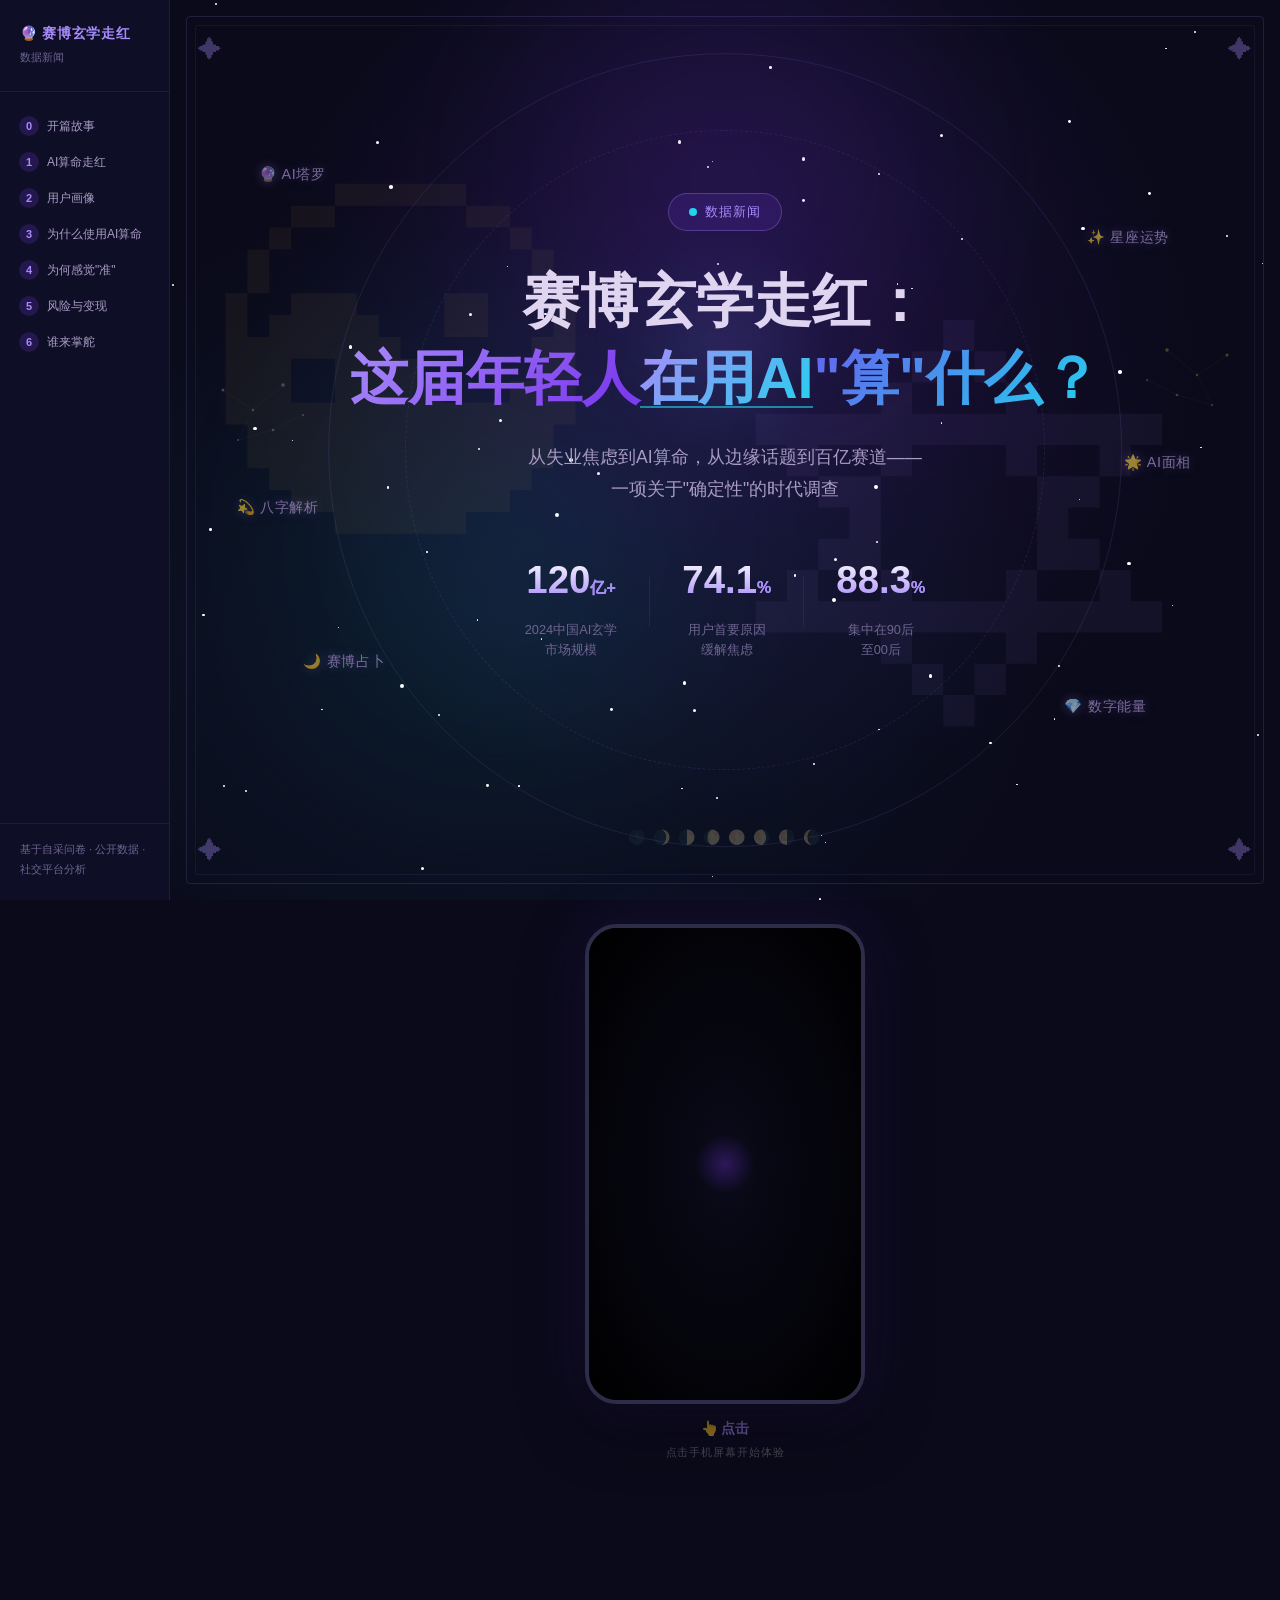
==== commit ab2aac6f: "修复中文文件名：手2.png->shou2.png，添加.gitignore" ====
--- a/index.html
+++ b/index.html
@@ -1459,7 +1459,7 @@
 
             <!-- 入口黑屏手机 + 手部贴纸 -->
         <div class="entry-phone-wrapper" id="entryPhoneWrapper">
-            <img class="entry-hand" id="entryHand" src="手2.png" alt="手">
+            <img class="entry-hand" id="entryHand" src="shou2.png" alt="手">
             <div class="entry-phone" id="entryPhone" onclick="unlockPhone()">
                 <div class="entry-phone-screen" onclick="unlockPhone()">
                     <div class="entry-phone-glow"></div>
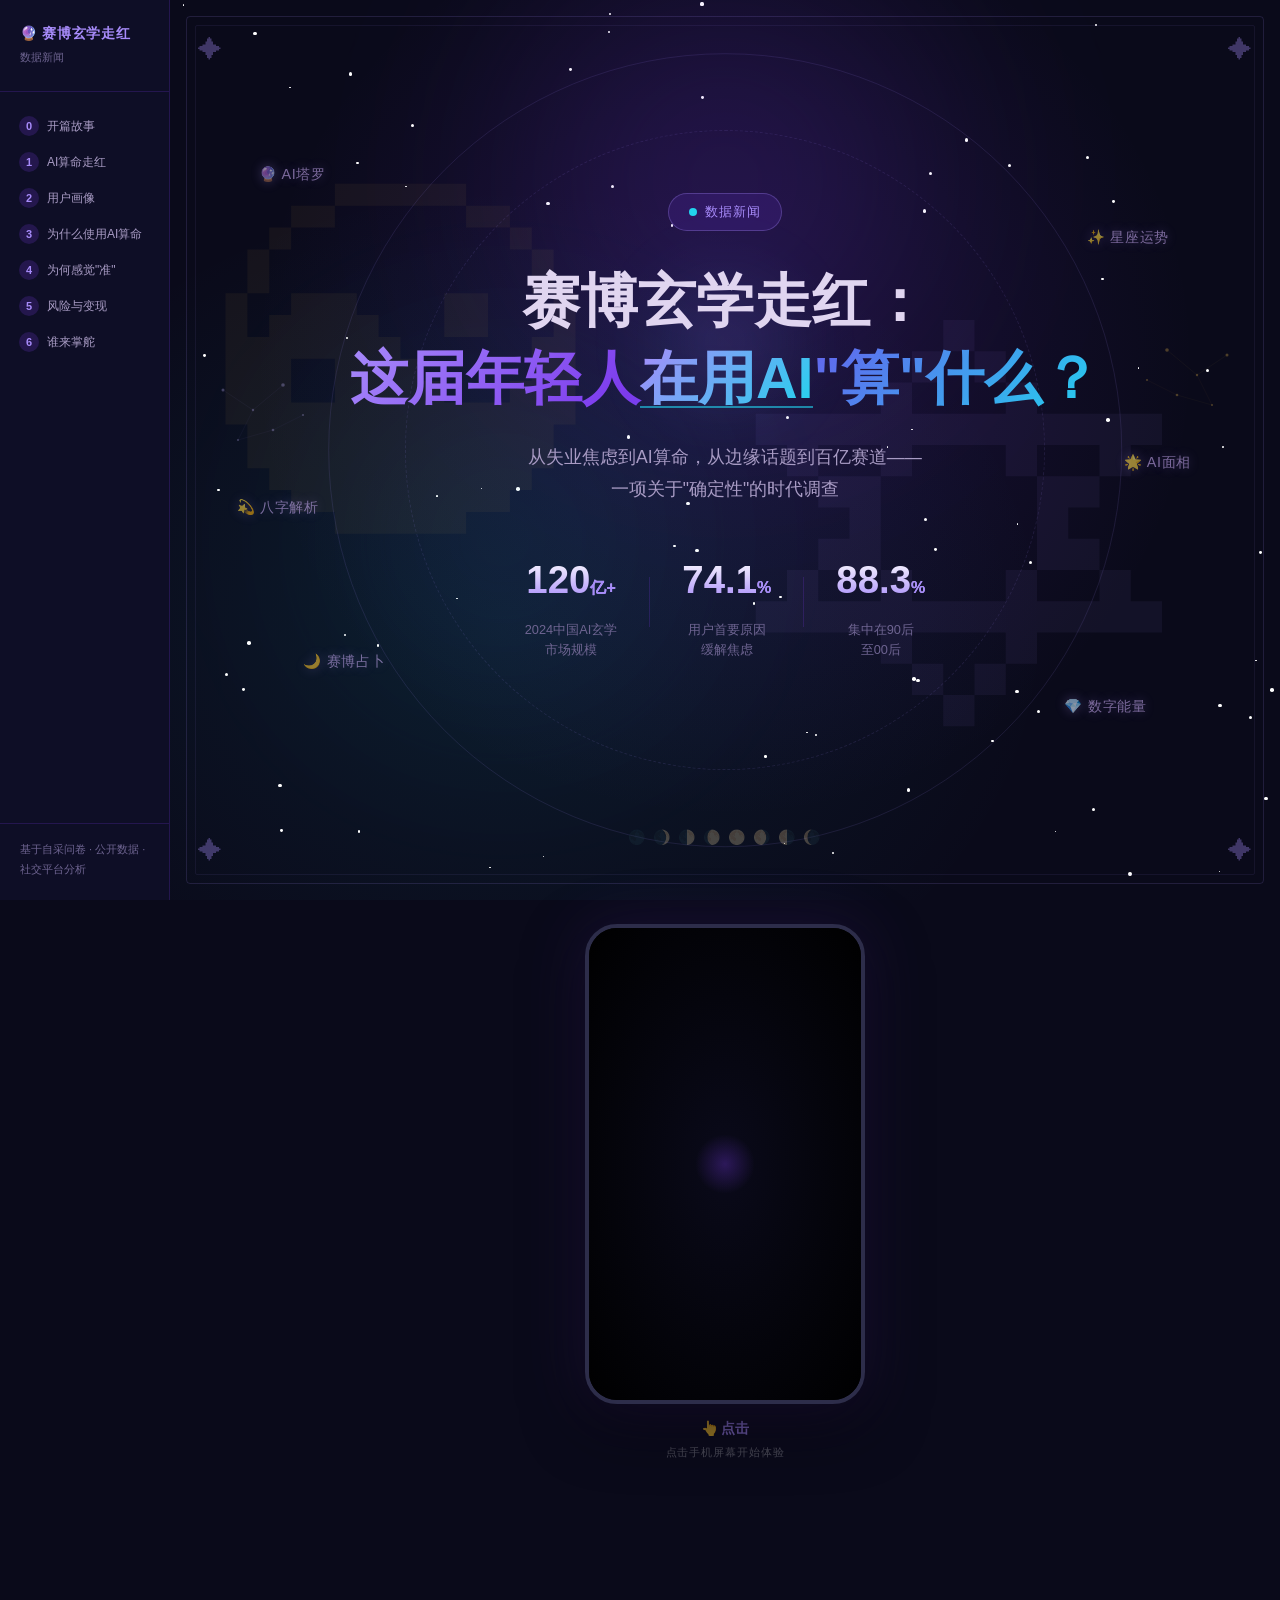
==== commit ce3b6cd6: "第三章图表标题改为：主要使用AI算命的场景" ====
--- a/index.html
+++ b/index.html
@@ -1969,7 +1969,7 @@
 
             <!-- 图表：AI算命使用场景 -->
             <div class="chart-container" onclick="var cv=this.querySelector(\"canvas\");if(cv&&cv._chart){var cfg=cv._chart.config;cv._chart.destroy();cv._chart=new Chart(cv,cfg);}">
-                <div class="chart-title">📱 你主要在哪些场景下使用AI算命？（多选）</div>
+                <div class="chart-title">📱 主要使用AI算命的场景</div>
                 <canvas id="chartScenarios" width="680" height="280"></canvas>
                 <div class="chart-source">数据来源：问卷调查（N=120）</div>
             </div>
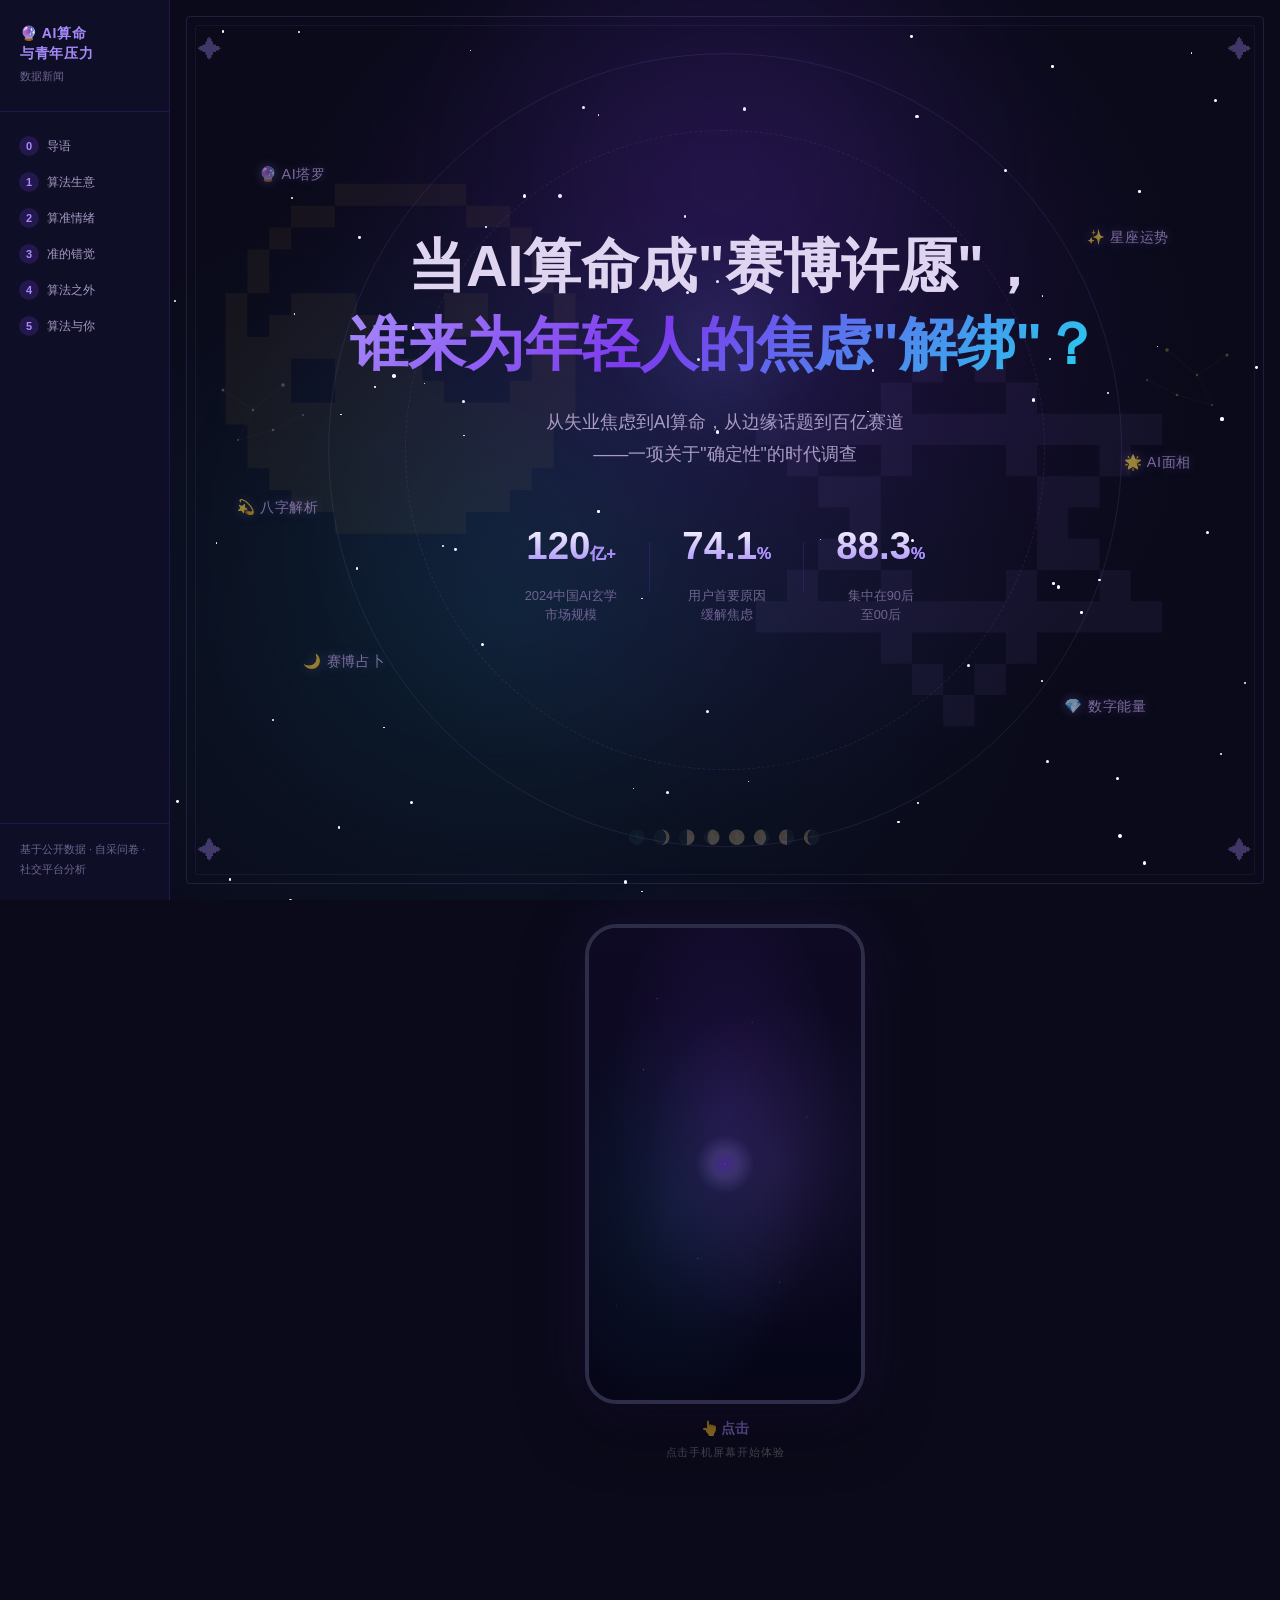
==== commit 9399b851: "完整H5数据新闻网站：AI算命主题，含6章内容+赛博占卜APP交互" ====
--- a/index.html
+++ b/index.html
@@ -3,7 +3,8 @@
 <head>
     <meta charset="UTF-8">
     <meta name="viewport" content="width=device-width, initial-scale=1.0">
-    <title>赛博玄学走红：这届年轻人在用AI"算"什么？</title>
+    <title>当AI算命成"赛博许愿"，谁来为年轻人的焦虑"解绑"？</title>
+    <script>window.addEventListener('load',function(){window.scrollTo(0,0);});history.scrollRestoration='manual';</script>
 
     <!-- Chart.js 可视化库（本地加载，避免CDN被墙） -->
     <script src="js/chart.min.js"></script>
@@ -184,7 +185,7 @@
         .side-nav:hover .nav-footer,
         .side-nav.pinned .nav-footer { opacity: 1; }
         /* 收起状态：仅图标 */
-        .nav-header { overflow: hidden; white-space: nowrap; }
+        .nav-header { overflow: visible; white-space: normal; }
         .nav-item { overflow: hidden; white-space: nowrap; }
         .nav-pin-btn {
             position: absolute; top: 12px; right: 8px; width: 20px; height: 20px;
@@ -450,7 +451,8 @@
             margin-bottom: 0;
         }
         .chart-grid .chart-container canvas {
-            max-width: 100%;
+            width: 100% !important;
+            height: auto !important;
         }
 
         .chart-source {
@@ -672,8 +674,12 @@
             font-size: 1.1rem;
             color: var(--text-secondary);
             line-height: 1.8;
+            margin-bottom: 0;
+            animation: heroDescIn 1s ease-out 0.3s both;
+        }
+
+        .hero-desc-sub {
             margin-bottom: 40px;
-            animation: heroDescIn 1s ease-out 0.3s both;
         }
 
         @keyframes heroDescIn {
@@ -987,14 +993,35 @@
             width: 100%; height: 100%;
             position: relative;
             display: flex; align-items: center; justify-content: center;
-            background: radial-gradient(ellipse at center, #0a0a1a 0%, #000 100%);
+            background:
+                radial-gradient(ellipse at 50% 40%, rgba(124,58,237,0.15) 0%, transparent 60%),
+                radial-gradient(ellipse at 30% 60%, rgba(34,211,238,0.08) 0%, transparent 50%),
+                radial-gradient(ellipse at 70% 50%, rgba(167,139,250,0.1) 0%, transparent 50%),
+                linear-gradient(180deg, #0f0a24 0%, #0a0820 50%, #060618 100%);
             transition: all 0.8s ease;
+            overflow: hidden;
+        }
+        .entry-phone-screen::after {
+            content: '';
+            position: absolute;
+            top: 0; left: 0; width: 100%; height: 100%;
+            background:
+                radial-gradient(1px 1px at 20% 30%, rgba(255,255,255,0.3), transparent),
+                radial-gradient(1px 1px at 60% 20%, rgba(255,255,255,0.2), transparent),
+                radial-gradient(1px 1px at 40% 70%, rgba(255,255,255,0.25), transparent),
+                radial-gradient(1px 1px at 80% 40%, rgba(255,255,255,0.2), transparent),
+                radial-gradient(1px 1px at 10% 80%, rgba(255,255,255,0.15), transparent),
+                radial-gradient(1px 1px at 50% 50%, rgba(255,255,255,0.2), transparent),
+                radial-gradient(1px 1px at 70% 75%, rgba(255,255,255,0.2), transparent),
+                radial-gradient(1px 1px at 25% 15%, rgba(167,139,250,0.4), transparent);
+            pointer-events: none;
+            z-index: 0;
         }
         .entry-phone-glow {
             width: 60px; height: 60px; border-radius: 50%;
-            background: radial-gradient(circle, rgba(124,58,237,0.3) 0%, transparent 70%);
+            background: radial-gradient(circle, rgba(124,58,237,0.4) 0%, rgba(167,139,250,0.2) 30%, transparent 70%);
             animation: phonePulse 2s ease-in-out infinite;
-            
+            z-index: 1;
         }
         @keyframes phonePulse {
             0%,100%{transform:scale(1);opacity:0.6}
@@ -1327,34 +1354,31 @@
     <!-- ==================== 侧边导航 ==================== -->
     <nav class="side-nav" id="sideNav">
         <div class="nav-header">
-            <div class="nav-title">🔮 赛博玄学走红</div>
+            <div class="nav-title">🔮 AI算命<br>与青年压力</div>
             <div class="nav-subtitle">数据新闻</div>
         </div>
         <ul class="nav-list">
             <a class="nav-item active" href="#chapter0" data-nav="0">
-                <span class="nav-number">0</span>开篇故事
+                <span class="nav-number">0</span>导语
             </a>
             <a class="nav-item" href="#chapter1" data-nav="1">
-                <span class="nav-number">1</span>AI算命走红
+                <span class="nav-number">1</span>算法生意
             </a>
-            <a class="nav-item" href="#chapter2" data-nav="2">
-                <span class="nav-number">2</span>用户画像
+            <a class="nav-item" href="#chapter3" data-nav="2">
+                <span class="nav-number">2</span>算准情绪
             </a>
-            <a class="nav-item" href="#chapter3" data-nav="3">
-                <span class="nav-number">3</span>为什么使用AI算命
+            <a class="nav-item" href="#chapter4" data-nav="3">
+                <span class="nav-number">3</span>准的错觉
             </a>
-            <a class="nav-item" href="#chapter4" data-nav="4">
-                <span class="nav-number">4</span>为何感觉"准"
+            <a class="nav-item" href="#chapter5" data-nav="4">
+                <span class="nav-number">4</span>算法之外
             </a>
-            <a class="nav-item" href="#chapter5" data-nav="5">
-                <span class="nav-number">5</span>风险与变现
-            </a>
-            <a class="nav-item" href="#chapter6" data-nav="6">
-                <span class="nav-number">6</span>谁来掌舵
+            <a class="nav-item" href="#chapter6" data-nav="5">
+                <span class="nav-number">5</span>算法与你
             </a>
         </ul>
         <div class="nav-footer">
-            基于自采问卷 · 公开数据 · 社交平台分析
+            基于公开数据 · 自采问卷 · 社交平台分析
         </div>
     </nav>
 
@@ -1416,19 +1440,17 @@
             <div class="hero-bg-glow"></div>
             <div class="hero-bg-glow hero-bg-glow-2"></div>
             <div class="hero-content">
-                <div class="hero-badge">
-                    <span class="hero-badge-dot"></span>
-                    数据新闻
-                </div>
                 <h1 class="hero-title">
-                    <span class="hero-title-line">赛博玄学走红：</span>
+                    <span class="hero-title-line">当AI算命成"赛博许愿"，</span>
                     <span class="hero-title-line hero-title-highlight">
-                        这届年轻人<span class="hero-title-ai">在用AI</span>"算"什么？
+                        谁来为年轻人的焦虑"解绑"？
                     </span>
                 </h1>
                 <p class="hero-desc">
-                    从失业焦虑到AI算命，从边缘话题到百亿赛道——<br>
-                    一项关于"确定性"的时代调查
+                    从失业焦虑到AI算命，从边缘话题到百亿赛道
+                </p>
+                <p class="hero-desc hero-desc-sub">
+                    ——一项关于"确定性"的时代调查
                 </p>
                 <div class="hero-stats">
                     <div class="hero-stat-item">
@@ -1464,7 +1486,7 @@
                 <div class="entry-phone-screen" onclick="unlockPhone()">
                     <div class="entry-phone-glow"></div>
                     <div id="iframeScrollWrap" style="position:absolute;top:0;left:0;width:100%;height:100%;overflow-y:auto;overflow-x:hidden;-webkit-overflow-scrolling:touch;">
-                        <iframe id="entryIframe" src="app.html" scrolling="no" style="width:375px;height:1800px;border:none;opacity:0;transition:opacity 0.6s;transform:scale(0.72);transform-origin:0 0;display:block;"></iframe>
+                        <iframe id="entryIframe" src="app.html" loading="lazy" scrolling="no" style="width:375px;height:1800px;border:none;opacity:0;transition:opacity 0.6s;transform:scale(0.72);transform-origin:0 0;display:block;" tabindex="-1"></iframe>
                     </div>
                 </div>
             </div>
@@ -1476,7 +1498,7 @@
         <section class="chapter" id="chapter0">
             <div class="chapter-header">
                 <div class="chapter-number">PROLOGUE</div>
-                <h1 class="chapter-title">赛博玄学走红：<br>这届年轻人在用AI"算"什么？</h1>
+                <h1 class="chapter-title">当AI算命成"赛博许愿"，<br>谁来为年轻人的焦虑"解绑"？</h1>
             </div>
 
             <!-- 绿色故事线 -->
@@ -1578,6 +1600,15 @@
                 obs.observe(img);
             })();
             </script>
+
+            <div class="content-card">
+                <p><span style="color:var(--accent-cyan);">2026年4月，中央网信办印发通知，在全国范围内部署开展为期4个月的"清朗·整治AI应用乱象"专项行动，明确将"提供AI算命等AI违规功能服务"列为重点整治内容。这是监管部门首次以专项行动的形式，对借助AI算命、AI占卜误导欺骗网民、传播迷信思想的行为亮出红牌。</span></p>
+                <p>像林晓这样的年轻人并非个例。2024年中国AI玄学市场规模突破120亿元，年增长率达43.7%。AI算命完成了从"一次性好奇"到"日常化依赖"的跃迁——47.41%的用户每天使用一次或多次。</p>
+            </div>
+
+            <div class="content-card">
+                <p>一边是监管亮剑，一边是百亿赛道仍在狂奔。这不是一场关于迷信回归的故事，也不只是技术失控的警示。这是一张由"压力"编织的情绪地图。过去三个月，我们面向全国青年群体开展了问卷调查，回收有效问卷120份，覆盖19个省份，并依据公开统计报告和爬虫数据，试图回答一个更具现实意义的问题：<span class="highlight">当"清朗"行动向AI算命亮剑，年轻人的焦虑，该往何处安放？</span></p>
+            </div>
 
             <!-- 付费解锁手机交互 -->
             <div class="paywall-phone" id="paywallPhone" style="opacity:0;transition:opacity 0.8s ease;">
@@ -1651,15 +1682,8 @@
             <script>(function(){var im=document.getElementById('imgTarot');if(!im)return;var o=new IntersectionObserver(function(e){if(e[0].isIntersecting){im.style.opacity='1';o.disconnect();}},{threshold:0.1});o.observe(im);})();</script>
             <div class="chapter-header">
                 <div class="chapter-number">CHAPTER 1</div>
-                <h2 class="chapter-title">你也在用AI算命吗？</h2>
+                <h2 class="chapter-title">"算"出来的百亿生意</h2>
                 <p class="chapter-subtitle">AI算命走红：从边缘话题到百亿赛道</p>
-            </div>
-
-            <!-- 绿色故事线 -->
-            <div class="story-block">
-                <p style="color:#c4b5fd;font-style:italic;">
-                    AI的回答给出了明确时间节点：农历三月，你的人生将会迎来转机，4月10日前可获正式录用通知，5月15日前可入职；同时提示，4月面试机会将明显增加。你其实是个很要强的人，能扛得住事，只是暂时缺少一个时机。
-                </p>
             </div>
 
             <!-- 时间轴小人交互 -->
@@ -1696,8 +1720,7 @@
             </div>
 
             <div class="content-card">
-                <p>一个值得注意的变化藏在数据里：仅体验一次的用户占43.1%，而每天使用一次或多次的用户高达<span class="highlight">47.41%</span>。将"仅体验一次"与"每日使用"两组数据并置，一个行为层面的跃迁清晰可见——<span class="highlight">AI算命已从一次性好奇，转变为日常化依赖。</span></p>
-                <p>这一转变的底层逻辑并不复杂：AI降低了算命服务的获取门槛（免费、即时、匿名），同时放大了"确定性输出"的心理安慰功能。</p>
+                <p>一个值得注意的变化藏在数据里：仅体验一次的用户占<span class="highlight">43.1%</span>，而每天使用一次或多次的用户高达<span class="highlight">47.41%</span>。将"仅体验一次"与"每日使用"两组数据并置，一个行为层面的跃迁清晰可见——<span class="highlight">AI算命已从一次性好奇，转变为日常化依赖。</span></p>
             </div>
 
             <!-- 图表：最受欢迎玄学科目 + 服务类型占比 并排 -->
@@ -1720,8 +1743,7 @@
             </div>
 
             <div class="content-card">
-                <p>"星座罗盘"以<span class="highlight">41.7%</span>的占比位居榜首；"塔罗牌占卜"占比36.4%紧随其后，两者合计占比超七成。而"周公解梦"、"姓名测命"、"手相测命"等中式传统算命方式占比则相对分散，均未超过25%。</p>
-                <p>AI对中式命理和西式占卜的训练数据均可供给，差异的根源或许在于传播生态。星座、塔罗在新媒体平台拥有更成熟的创作者生态、更低的认知门槛和更"轻"的使用体验，更容易嵌入碎片化的数字生活。而中式命理涉及八字排盘、五行生克等知识体系，学习曲线较陡，AI化后仍带有较重的"专业门槛感"。</p>
+                <p>从服务类型来看，"星座罗盘"以<span class="highlight">41.7%</span>居首，"塔罗牌占卜"<span class="highlight">36.4%</span>紧随其后，两者合计占比超过七成。相比之下，"周公解梦""姓名测命""手相测命"等中式传统命理方式的占比均在25%以下。星座、塔罗在新媒体平台拥有更成熟的创作者生态和更低的认知门槛，更容易嵌入碎片化的数字生活。</p>
             </div>
             <div class="chart-container">
                 <div class="chart-title">🗺️ AI算命相关评论IP热度分布图</div>
@@ -1782,12 +1804,6 @@
 
         <!-- ====== 第2章：用户画像 ====== -->
         <section class="chapter" id="chapter2">
-            <div class="chapter-header">
-                <div class="chapter-number">CHAPTER 2</div>
-                <h2 class="chapter-title">谁在使用AI算命？</h2>
-                <p class="chapter-subtitle">AI算命背后的用户画像</p>
-            </div>
-
             <!-- 绿色故事线 -->
             <div class="story-block">
                 <p style="color:#c4b5fd;font-style:italic;">
@@ -1808,7 +1824,7 @@
             <div class="chart-container" onclick="var cv=this.querySelector(\"canvas\");if(cv&&cv._chart){var cfg=cv._chart.config;cv._chart.destroy();cv._chart=new Chart(cv,cfg);}">
                 <div class="chart-title">📱 你使用过AI算命工具吗？</div>
                 <canvas id="chartUsage" width="300" height="260" style="display:block;margin:0 auto;"></canvas>
-                <div class="chart-source">数据来源：问卷调查（N=120）</div>
+                <div class="chart-source">数据来源：问卷调查</div>
             </div>
 
             <!-- 图表：性别 + 年龄 -->
@@ -1826,7 +1842,7 @@
             </div>
 
             <div class="content-card">
-                <p>赛博玄学的用户以<span class="highlight">女性为主（77.5%）</span>，年龄集中在95后、00后、90后（合计<span class="highlight">88.3%</span>）。赛博玄学的使用群体主要集中在年轻群体，随着时代发展，年轻人已经习惯将玄学作为一种精神寄托之一。</p>
+                <p>赛博玄学的用户以<span class="highlight">女性为主（77.5%）</span>，年龄集中在<span class="highlight">95后、00后、90后</span>（合计<span class="highlight">88.3%</span>）。赛博玄学的使用群体主要集中在年轻群体，随着时代发展，年轻人已经习惯将玄学作为一种精神寄托之一。</p>
             </div>
 
             <!-- 图表：寻求原因 + 年轻人玄学行为TOP10 并排 -->
@@ -1842,6 +1858,10 @@
                 <canvas id="chartTop10" width="640" height="520"></canvas>
                 <div class="chart-source">数据来源：西安欧亚学院文化传媒学院新传工坊《赛博玄学年度大赏》</div>
             </div>
+            </div>
+
+            <div class="content-card">
+                <p>深层需求更值得关注："缓解压力和焦虑"以<span class="highlight">74.1%</span>高居需求原因榜首，与此同时，专业心理服务使用率仅为<span class="highlight">7.4%</span>，反映出用户对现有情绪应对方式的满意度不高。算命并非因为准确而被选择，而是因为可及——它在专业心理服务的高门槛与青年情绪调节需求之间，找到了一条<span class="highlight">低成本</span>的通道。</p>
             </div>
 
             <!-- 图表：男女压力对比 -->
@@ -1889,8 +1909,8 @@
         <!-- ====== 第3章：为什么使用AI算命 ====== -->
         <section class="chapter" id="chapter3">
             <div class="chapter-header">
-                <div class="chapter-number">CHAPTER 3</div>
-                <h2 class="chapter-title">我们为什么使用AI算命</h2>
+                <div class="chapter-number">CHAPTER 2</div>
+                <h2 class="chapter-title">焦虑的人正涌向AI</h2>
                 <p class="chapter-subtitle">基于AI算命的青年压力调查</p>
             </div>
 
@@ -1915,13 +1935,13 @@
             <div class="chart-container" style="overflow:visible;">
                 <div class="chart-title">😰 过去三个月，你感受到的整体压力程度是？</div>
                 <div id="chartStressLevel" style="width:480px;max-width:100%;height:480px;margin:0 auto;cursor:default;"></div>
-                <div class="chart-source">数据来源：问卷调查（N=120）</div>
+                <div class="chart-source">数据来源：问卷调查</div>
             </div>
 
             <div class="chart-container" onclick="var cv=this.querySelector(\"canvas\");if(cv&&cv._chart){var cfg=cv._chart.config;cv._chart.destroy();cv._chart=new Chart(cv,cfg);}">
                 <div class="chart-title">📋 你的压力主要来源？</div>
-                <canvas id="chartStressSource" width="500" height="280"></canvas>
-                <div class="chart-source">数据来源：问卷调查（N=120）</div>
+                <canvas id="chartStressSource" width="360" height="420"></canvas>
+                <div class="chart-source">数据来源：问卷调查</div>
             </div>
             </div>
 
@@ -1938,6 +1958,14 @@
 
             <div class="content-card">
                 <p>青年压力源呈现多元且集中的特点，平均每人拥有<span class="highlight">4.8个压力源</span>。排名前三的分别是：对未来缺乏掌控感（41.9%）、对现状不满（41.6%）、考试/竞争压力（31.9%）；其中<span class="highlight">同辈压力（28.3%）</span>尤为突出，甚至高于就业压力。</p>
+            </div>
+
+            <div class="content-card">
+                <p>在青年压力源排名中，"对未来缺乏掌控感"占41.9%，"对现状不满"占41.6%，两者合计超过八成。AI算命提供的"未来预览"——无论其准确性如何——恰好回应了这种"掌控感缺失"。用户不需要一个真实准确的预言，只需要一个<span class="highlight">"确定的答案"</span>来缓解当下的不安。</p>
+            </div>
+
+            <div class="content-card">
+                <p>这意味着当代青年感受到的压力，更多不是具体任务的失败，而是一种弥漫性的、对"将来会怎样"的<span class="highlight">不确定感</span>。AI算命的"未来预览"功能，恰好精准回应了这一心理缺口。</p>
             </div>
 
             <!-- 图表：压力下情绪TOP3 -->
@@ -1957,25 +1985,26 @@
             </div>
 
             <div class="content-card">
-                <p>超七成青年在压力下产生焦虑情绪，焦虑引发普遍的拖延和逃避行为。这一代青年的焦虑水平正在迅速上升，和其他年龄段相比，<span class="highlight">18-34岁的青年焦虑水平最高</span>。和其他时代相比，近年来全球精神健康疾病急剧上升，焦虑症增加63%。</p>
-            </div>
-
-            <!-- 图表：不同身份中高压力占比 -->
+                <p>超七成青年在压力下产生焦虑情绪，焦虑进一步引发普遍的拖延和逃避行为。与其他年龄群体相比，<span class="highlight">18—34岁青年焦虑水平最高</span>。持续的高压与不确定感，使越来越多青年开始寻求情绪出口，AI算命等低门槛、即时反馈的心理慰藉方式因此受到关注。</p>
+            </div>
+
+            <!-- 图表：不同身份中高压力占比 + AI算命使用场景 并排 -->
+            <div class="chart-grid">
             <div class="chart-container" onclick="var cv=this.querySelector(\"canvas\");if(cv&&cv._chart){var cfg=cv._chart.config;cv._chart.destroy();cv._chart=new Chart(cv,cfg);}">
                 <div class="chart-title">👔 不同身份青年中高压力占比</div>
                 <canvas id="chartIdentityStress" width="500" height="300"></canvas>
-                <div class="chart-source">数据来源：问卷调查（N=120）</div>
-            </div>
-
-            <!-- 图表：AI算命使用场景 -->
+                <div class="chart-source">数据来源：问卷调查</div>
+            </div>
+
             <div class="chart-container" onclick="var cv=this.querySelector(\"canvas\");if(cv&&cv._chart){var cfg=cv._chart.config;cv._chart.destroy();cv._chart=new Chart(cv,cfg);}">
                 <div class="chart-title">📱 主要使用AI算命的场景</div>
-                <canvas id="chartScenarios" width="680" height="280"></canvas>
-                <div class="chart-source">数据来源：问卷调查（N=120）</div>
+                <canvas id="chartScenarios" width="500" height="420"></canvas>
+                <div class="chart-source">数据来源：问卷调查</div>
+            </div>
             </div>
 
             <div class="content-card">
-                <p>在青年压力源排名中，"对未来缺乏掌控感"占41.9%，"对现状不满"占41.6%，两者合计超过八成。AI算命提供的"未来预览"——无论其准确性如何——恰好回应了这种"掌控感缺失"。用户不需要一个真实准确的预言，只需要一个<span class="highlight">"确定的答案"</span>来缓解当下的不安。</p>
+                <p>从校园到职场的过渡阶段，是青年压力最集中的时期，高压力占比均超过<span class="highlight">70%</span>。在此背景下，青年使用AI算命更多源于职业选择困惑和压力疏解，而非娱乐消遣，反映出其背后对情绪支持和确定性的现实需求。这表明，AI算命正逐渐从娱乐工具转向青年应对现实压力、缓解焦虑情绪的一种<span class="highlight">低门槛心理慰藉方式</span>。</p>
             </div>
 
             <!-- 心情测试 -->
@@ -2021,7 +2050,7 @@
         <!-- ====== 第4章：为何感觉"准" ====== -->
         <section class="chapter" id="chapter4">
             <div class="chapter-header">
-                <div class="chapter-number">CHAPTER 4</div>
+                <div class="chapter-number">CHAPTER 3</div>
                 <h2 class="chapter-title">为什么AI算命让人感觉"准"？</h2>
                 <p class="chapter-subtitle">AI算命背后的逻辑——巴纳姆效应与模式匹配</p>
             </div>
@@ -2029,7 +2058,7 @@
             <!-- 绿色故事线 -->
             <div class="story-block">
                 <p style="color:#c4b5fd;font-style:italic;">
-                    用同一手部照片、同一环境，在同一AI看相平台重复测试5次，5次结果完全不同。林晓自行验证，连续三次向AI提问同一问题，回复细节亦存在差异。
+                    用同一手部照片、同一环境，在同一AI看相平台重复测试5次，5次结果完全不同。林晓连续三次向不同AI提问同一问题，AI回复细节均存在差异，甚至出现了截然不同的结果。
                 </p>
             </div>
 
@@ -2039,18 +2068,15 @@
 
             <!-- 黑色正文 -->
             <div class="content-card">
-                <p>AI本身不具备命理推理能力。AI算命的底层机制，是大语言模型对训练数据中的命理文本进行学习与概率性组合。用户输入的提问格式越详细，AI输出的"个性化"程度越强，但这种个性化并不以命理学的准确性为前提——<span class="highlight">它只是模型的模式匹配与文本生成。</span></p>
-            </div>
-
-            <div class="content-card">
-                <p>南都记者2019年调查显示：用同一手部照片、同一环境，在同一AI看相平台重复测试5次，<span class="highlight">5次结果完全不同</span>。林晓自行验证，连续三次向AI提问同一问题，回复细节亦存在差异。</p>
+                <p><span style="color:var(--accent-cyan);">2022年11月，国家网信办等三部门发布《互联网信息服务深度合成管理规定》，自2023年1月10日起施行，明确深度合成服务提供者应当落实信息安全主体责任。2023年7月，《生成式人工智能服务管理暂行办法》公布，要求提供和使用生成式人工智能服务应当尊重他人合法权益，不得危害他人身心健康。2026年4月，《人工智能拟人化互动服务管理暂行办法》公布，明确禁止"通过情感操纵等方式，诱导用户作出不合理决策"。监管框架正在逐步完善。</span></p>
+                <p>但技术层面的真相是：AI本身不具备命理推理能力。AI算命的底层机制，是大语言模型对训练数据中的命理文本进行学习与概率性组合。南都记者曾在同一环境下用同一只手测试"微算面相"5次，得到了5个完全不同的结果。AI算命的个性化并不以命理学的准确性为前提——<span class="highlight">它只是模型的模式匹配与文本生成。</span></p>
             </div>
 
             <!-- 图表：巴纳姆效应 -->
             <div class="chart-container" onclick="var cv=this.querySelector(\"canvas\");if(cv&&cv._chart){var cfg=cv._chart.config;cv._chart.destroy();cv._chart=new Chart(cv,cfg);}">
                 <div class="chart-title">🎯 "你表面坚强，其实内心很需要被理解"——这类描述与你的实际情况符合程度</div>
                 <div id="chartBarnum" style="width:600px;height:420px;margin:0 auto;"></div>
-                <div class="chart-source">数据来源：问卷调查（N=120）</div>
+                <div class="chart-source">数据来源：问卷调查</div>
             </div>
 
             <div class="content-card">
@@ -2063,7 +2089,7 @@
             <div class="chart-container" onclick="var cv=this.querySelector(\"canvas\");if(cv&&cv._chart){var cfg=cv._chart.config;cv._chart.destroy();cv._chart=new Chart(cv,cfg);}">
                 <div class="chart-title">🤖 你选择AI算命而非传统算命的主要原因？</div>
                 <div id="chartWhyAI" style="width:550px;height:400px;margin:0 auto;"></div>
-                <div class="chart-source">数据来源：问卷调查（N=97）</div>
+                <div class="chart-source">数据来源：问卷调查</div>
             </div>
 
             <div class="content-card">
@@ -2102,17 +2128,16 @@
                     <p style="color:#a89bc4;font-size:11px;margin:4px 0;">三等奖：AI周运势会员 ×10（价值¥198）</p>
                     <p style="color:#22d3ee;font-size:10px;margin-top:6px;">📱 中奖后将有专属顾问电话联系您领取</p>
                 </div>
-                <input id="trapPhone" type="tel" placeholder="请输入手机号以便领取奖品" style="width:85%;padding:11px 14px;margin-bottom:10px;border-radius:22px;border:1px solid rgba(245,158,11,0.4);background:rgba(0,0,0,0.3);color:#e0d5f0;font-size:13px;outline:none;text-align:center;">
                 <p style="color:#a89bc4;font-size:11px;margin:0 0 8px;">选择你想了解的运势方向（可多选）：</p>
                 <div style="display:flex;gap:6px;justify-content:center;margin-bottom:16px;flex-wrap:wrap;">
                     <button class="trap-tag" onclick="toggleTag(this)" style="padding:6px 14px;border-radius:14px;border:1px solid rgba(167,139,250,0.3);font-size:11px;color:#a89bc4;background:transparent;cursor:pointer;transition:all 0.3s;">💼 事业运</button>
                     <button class="trap-tag" onclick="toggleTag(this)" style="padding:6px 14px;border-radius:14px;border:1px solid rgba(167,139,250,0.3);font-size:11px;color:#a89bc4;background:transparent;cursor:pointer;transition:all 0.3s;">💰 财运</button>
                     <button class="trap-tag" onclick="toggleTag(this)" style="padding:6px 14px;border-radius:14px;border:1px solid rgba(167,139,250,0.3);font-size:11px;color:#a89bc4;background:transparent;cursor:pointer;transition:all 0.3s;">💕 桃花运</button>
                 </div>
-                <button id="trapBtn" onclick="submitTrap()" style="width:85%;padding:12px;border-radius:24px;border:none;background:linear-gradient(135deg,#f59e0b,#ef4444);color:#fff;font-size:15px;font-weight:bold;cursor:pointer;transition:all 0.3s;box-shadow:0 4px 20px rgba(245,158,11,0.4);">🎁 立即领取奖品</button>
-                <p style="color:#6e6491;font-size:9px;margin-top:6px;">已有 3,287 人领取 · 仅剩 2 个名额</p>
+                <button id="trapBtn" onclick="submitTrap()" style="width:85%;padding:12px;border-radius:24px;border:none;background:linear-gradient(135deg,#f59e0b,#ef4444);color:#fff;font-size:15px;font-weight:bold;cursor:pointer;transition:all 0.3s;box-shadow:0 4px 20px rgba(245,158,11,0.4);">🔓 点击授权个人信息<br>并领取奖品</button>
+                <p style="color:#6e6491;font-size:9px;margin-top:6px;">授权即表示同意《用户服务协议》与《隐私政策》</p>
                 <div id="trapStep2" style="display:none;margin-top:16px;padding:14px;background:rgba(0,0,0,0.3);border-radius:12px;text-align:center;">
-                    <p style="color:#22d3ee;font-size:12px;font-weight:bold;">🎉 手机号验证成功！</p>
+                    <p style="color:#22d3ee;font-size:12px;font-weight:bold;">🎉 授权成功！</p>
                     <p style="color:#fbbf24;font-weight:bold;margin:8px 0;">🎰 你获得了 <span style="font-size:20px;">三等奖</span>！</p>
                     <p style="color:#a89bc4;font-size:12px;">AI周运势会员（价值¥198）</p>
                     <p style="color:#ef4444;font-weight:bold;font-size:13px;margin-top:8px;">⚠️ 仅需支付 <span style="font-size:18px;">¥9.9</span> 运费即可激活</p>
@@ -2124,16 +2149,13 @@
             <script>
             function toggleTag(el) { el.classList.toggle('active'); if (el.classList.contains('active')) { el.style.background='rgba(167,139,250,0.3)'; el.style.borderColor='#a78bfa'; } else { el.style.background='transparent'; el.style.borderColor='rgba(167,139,250,0.3)'; } }
             function submitTrap() {
-                var phone = document.getElementById('trapPhone').value.trim();
-                if (!phone || phone.length < 8) { var m=document.getElementById('trapMsg'); m.style.color='#ef4444'; m.textContent='请输入有效的手机号码'; m.style.display='block'; return; }
-                document.getElementById('payTrap').querySelector('p').textContent = '🎉 正在验证手机号...';
+                document.getElementById('payTrap').querySelector('p').textContent = '🎉 正在获取您的授权信息...';
                 document.getElementById('trapBtn').style.display = 'none';
-                document.getElementById('trapPhone').disabled = true;
                 setTimeout(function(){ document.getElementById('trapStep2').style.display = 'block'; }, 800);
             }
             function trapPay() {
                 var msg = document.getElementById('trapMsg');
-                msg.innerHTML = '⚠️ <b>停下来。</b><br><br>你刚刚经历了一个完整的<span style="color:#f59e0b;">诱导消费链条</span>：<br><br>🔸 <b>免费抽奖</b> → 吸引你的注意力<br>🔸 <b>填写手机号</b> → 获取你的真实联系方式<br>🔸 <b>"中奖"三等奖</b> → 人人都是三等奖<br>🔸 <b>支付¥9.9运费</b> → 这才是真正的收费<br><br>所谓的"价值¥198会员"<span style="color:#f59e0b;">成本几乎为零</span>——AI生成的运势文本边际成本趋近于零。<br><br>而你的手机号，<span style="color:#ef4444;">已经被纳入精准营销数据库</span>。从明天开始，各种"大师"、"顾问"的电话和短信，将源源不断地涌来。<br><br><span style="color:#22d3ee;">这就是AI算命产业的完整变现模型。</span>';
+                msg.innerHTML = '⚠️ <b>停下来。</b><br><br>你刚刚经历了一个完整的<span style="color:#f59e0b;">诱导消费链条</span>：<br><br>🔸 <b>免费抽奖</b> → 吸引你的注意力<br>🔸 <b>点击授权个人信息</b> → 获取你的隐私数据<br>🔸 <b>"中奖"三等奖</b> → 人人都是三等奖<br>🔸 <b>支付¥9.9运费</b> → 这才是真正的收费<br><br>所谓的"价值¥198会员"<span style="color:#f59e0b;">成本几乎为零</span>——AI生成的运势文本边际成本趋近于零。<br><br>而你授权提交的个人信息，<span style="color:#ef4444;">已经被纳入精准营销数据库</span>。从明天开始，各种"大师"、"顾问"的电话和短信，将源源不断地涌来。<br><br><span style="color:#22d3ee;">这就是AI算命产业的完整变现模型。</span>';
                 msg.style.display = 'block';
                 document.getElementById('trapStep2').style.display = 'none';
                 document.body.classList.add('trap-done');
@@ -2141,7 +2163,7 @@
             }
             function trapSkip() {
                 var msg = document.getElementById('trapMsg');
-                msg.innerHTML = '你选择了放弃。<br><br>但请记住：<span style="color:#f59e0b;">即使你放弃了</span>，你刚刚输入的手机号<span style="color:#ef4444;">也已经被记录</span>。<br><br>在真实的AI算命平台上，<span style="color:#f59e0b;">"放弃"不代表数据消失</span>——它只是被标注为"待二次激活"的潜在付费用户。<br><br><span style="color:#22d3ee;">你的每一次互动，都在为平台创造价值。</span>';
+                msg.innerHTML = '你选择了放弃。<br><br>但请记住：<span style="color:#f59e0b;">即使你放弃了</span>，你刚刚授权的个人信息<span style="color:#ef4444;">也已经被记录</span>。<br><br>在真实的AI算命平台上，<span style="color:#f59e0b;">"放弃"不代表数据消失</span>——它只是被标注为"待二次激活"的潜在付费用户。<br><br><span style="color:#22d3ee;">你的每一次互动，都在为平台提供"价值"。</span>';
                 msg.style.display = 'block';
                 document.getElementById('trapStep2').style.display = 'none';
                 document.body.classList.add('trap-done');
@@ -2153,9 +2175,9 @@
         <!-- ====== 第5章：风险与变现 ====== -->
         <section class="chapter" id="chapter5">
             <div class="chapter-header">
-                <div class="chapter-number">CHAPTER 5</div>
-                <h2 class="chapter-title">风险与商业变现</h2>
-                <p class="chapter-subtitle">情绪支持与信息风险导向</p>
+                <div class="chapter-number">CHAPTER 4</div>
+                <h2 class="chapter-title">算法之外，一场情绪经济的生意</h2>
+                <p class="chapter-subtitle">情绪支持背后的商业模式与信息风险导向</p>
             </div>
 
             <!-- 绿色故事线：案例 -->
@@ -2175,57 +2197,66 @@
                 </p>
             </div>
 
-            <!-- 黑色正文：情绪支持 -->
+            <div class="story-block">
+                <p style="color:#22d3ee;">
+                    2026年4月，多部门联合通告严禁通过直播、短视频等形式开展"算命占卜"等封建迷信活动实施诈骗。2026年5月，中央网信办有关负责人强调"切实履行属地管理责任，督导网站平台对照整治重点，深入自查自纠"。2026年6月，中央网信办举报中心开设"涉AI应用乱象举报专区"，专项受理公众举报。
+                </p>
+            </div>
+
+            <div class="content-card">
+                <p>监管链条正在收紧。与此同时，多所高校已建立免费心理咨询通道——仅赣南师范大学心理健康中心，2025-2026学年上学期即提供<span class="highlight">740</span>余人次咨询服务；山西师范大学等高校心理中心明确<span class="highlight">所有咨询服务免费开放</span>。</p>
+            </div>
+
+            <!-- 情绪缓解 + 风险认知：并排 -->
+            <div class="chart-grid">
             <div class="chart-container" onclick="var cv=this.querySelector(\"canvas\");if(cv&&cv._chart){var cfg=cv._chart.config;cv._chart.destroy();cv._chart=new Chart(cv,cfg);}">
                 <div class="chart-title">💊 使用AI算命能在多大程度上缓解负面情绪？</div>
-                <div id="chartRelief" style="width:500px;height:420px;margin:0 auto;"></div>
-                <div class="chart-source">数据来源：问卷调查（N=120）</div>
+                <div id="chartRelief" style="width:100%;height:400px;margin:0 auto;"></div>
+                <div class="chart-source">数据来源：问卷调查</div>
+            </div>
+
+            <div class="chart-container">
+                <div class="chart-title">⚠️ 你认为使用AI算命可能存在哪些风险？</div>
+                <div id="chartRisk" style="width:440px;max-width:100%;height:400px;margin:0 auto;"></div>
+                <div class="chart-source">数据来源：问卷调查</div>
+            </div>
+            </div>
+
+            <!-- 付费意愿 -->
+            <div class="chart-container" onclick="var cv=this.querySelector(\"canvas\");if(cv&&cv._chart){var cfg=cv._chart.config;cv._chart.destroy();cv._chart=new Chart(cv,cfg);}">
+                <div class="chart-title">💰 你愿意为AI算命付费吗？</div>
+                <div id="chartPay" style="width:470px;height:300px;margin:0 auto;"></div>
+                <div class="chart-source">数据来源：问卷调查</div>
             </div>
 
             <div class="content-card">
-                <p>5.15%的用户选择"明显缓解"，51.55%的用户选择"有轻微缓解，能短暂放松一下"——合计过半。与此同时，29.9%选择"几乎无影响"，3.09%选择"反而加重焦虑"。</p>
-            </div>
-
-            <!-- 风险认知图表 -->
+                <p>从问卷数据来看，目前接触AI算命的用户<span class="highlight">多数不愿意为AI算命功能付费</span>。</p>
+                <p>AI算命不仅仅是一种情绪出口。从商业视角看，它的变现链条极其清晰：<span class="highlight">免费引流 → 制造焦虑 → 付费解锁</span>。</p>
+            </div>
+
+            <!-- 玄学连麦价格 -->
             <div class="chart-container" onclick="var cv=this.querySelector(\"canvas\");if(cv&&cv._chart){var cfg=cv._chart.config;cv._chart.destroy();cv._chart=new Chart(cv,cfg);}">
-                <div class="chart-title">⚠️ 你认为使用AI算命可能存在哪些风险？</div>
-                <div id="chartRisk" style="width:650px;height:300px;margin:0 auto;"></div>
-                <div class="chart-source">数据来源：问卷调查（N=120）</div>
+                <div class="chart-title">🎙️ 某玄学app内连麦价格</div>
+                <div id="chartLivePrice" style="width:560px;height:300px;margin:0 auto;"></div>
+                <div class="chart-source">数据来源：某玄学APP；四象工作室（注：APP内充值1潮币=1.5元）</div>
+            </div>
+
+            <div class="content-card">
+                <p>这些数字说明，情绪服务已经被市场明确定价。值得注意的是，AI技术本应降低算命服务的边际成本，但实际客单价并未下降，反而在高端定制服务中上升。原因在于：AI算命完成了一次产品定位的转换，从<span class="highlight">"信息查询"转向"心理服务"</span>。用户支付的费用，不是为命理结论付费，而是为"被倾听、被理解、被安抚"的情绪体验付费。</p>
             </div>
 
             <!-- 风险案例 -->
+            <div style="text-align:center;margin:24px 0;">
+                <img src="xielou.jpg" alt="泄露" style="width:280px;border-radius:12px;opacity:0.9;">
+            </div>
+
             <div class="content-card">
                 <p style="color:#ef4444;font-weight:700;">⚠️ 数据安全警示：</p>
                 <p>占卜网站WeMystic在2023年11月因操作失误泄露<span class="highlight">1330万条</span>用户敏感数据，涉及姓名、性别、出生年月、IP地址等。</p>
-                <p>消费诱导层面："测测"App被315曝光，有用户被诱导消费近<span class="highlight">30万元</span>；平台通过"新人免费券引流—虚拟货币模糊计价—诱导免密支付自动扣费"的方式层层设套。</p>
-                <p>输出可靠性问题："微算面相"的5次测试得出<span class="highlight">5次不同结果</span>，表明部分AI算命产品存在输出随机性。</p>
-            </div>
-
-            <div style="text-align:center;margin:24px 0;">
-                <img src="xielou.jpg" alt="泄露" style="width:280px;border-radius:12px;opacity:0.9;">
-            </div>
-
-            <!-- 付费意愿 -->
-            <div class="chart-container" onclick="var cv=this.querySelector(\"canvas\");if(cv&&cv._chart){var cfg=cv._chart.config;cv._chart.destroy();cv._chart=new Chart(cv,cfg);}">
-                <div class="chart-title">💰 你愿意为AI算命付费吗？</div>
-                <div id="chartPay" style="width:500px;height:320px;margin:0 auto;"></div>
-                <div class="chart-source">数据来源：问卷调查（N=120）</div>
-            </div>
-
-            <div class="content-card">
-                <p>从问卷数据来看，目前接触AI算命的用户<span class="highlight">多数不愿意为AI算命功能付费</span>（76.29%选择"只使用免费功能"）。</p>
-                <p>AI算命不仅仅是一种情绪出口。从商业视角看，它的变现链条极其清晰：<span class="highlight">免费引流 → 制造焦虑 → 付费解锁</span>。</p>
-            </div>
-
-            <!-- 玄学连麦价格 -->
-            <div class="chart-container" onclick="var cv=this.querySelector(\"canvas\");if(cv&&cv._chart){var cfg=cv._chart.config;cv._chart.destroy();cv._chart=new Chart(cv,cfg);}">
-                <div class="chart-title">🎙️ 玄学连麦价格一览（元/分钟）</div>
-                <div id="chartLivePrice" style="width:600px;height:320px;margin:0 auto;"></div>
-                <div class="chart-source">数据来源：某玄学APP；四象工作室（注：APP内充值1潮币=1.5元）</div>
-            </div>
-
-            <div class="content-card">
-                <p>这些数字说明，情绪服务已经被市场明确定价。值得注意的是，AI技术本应降低算命服务的边际成本，但实际客单价并未下降，反而在高端定制服务中上升。原因在于：AI算命完成了一次产品定位的转换，从<span class="highlight">"信息查询"转向"心理服务"</span>。用户支付的费用，不是为命理结论付费，而是为"被倾听、被理解、被安抚"的情绪体验付费。</p>
+                <p style="color:#ef4444;font-weight:700;">⚠️ 消费诱导：</p>
+                <p>"测测"App被315曝光，有用户被诱导消费近<span class="highlight">30万元</span>；平台通过"新人免费券引流—虚拟货币模糊计价—诱导免密支付自动扣费"的方式层层设套。</p>
+                <p style="color:#ef4444;font-weight:700;">⚠️ 输出可靠性：</p>
+                <p>"微算面相"的5次测试得出<span class="highlight">5次不同结果</span>，表明部分AI算命产品存在输出随机性。</p>
             </div>
 
             <!-- AI安慰话术 + 评分 -->
@@ -2289,7 +2320,7 @@
         <!-- ====== 第6章：谁来掌舵 ====== -->
         <section class="chapter" id="chapter6">
             <div class="chapter-header">
-                <div class="chapter-number">CHAPTER 6</div>
+                <div class="chapter-number">CHAPTER 5</div>
                 <h2 class="chapter-title">算法与你，谁来掌舵？</h2>
                 <p class="chapter-subtitle">基于AI算命走红的思考</p>
             </div>
@@ -2329,7 +2360,6 @@
             <div class="chart-container" onclick="var cv=this.querySelector(\"canvas\");if(cv&&cv._chart){var cfg=cv._chart.config;cv._chart.destroy();cv._chart=new Chart(cv,cfg);}">
                 <div class="chart-title">📊 使用AI算命缓解负面情绪的程度</div>
                 <div id="chartReliefSummary" style="width:550px;height:320px;margin:0 auto;"></div>
-                <div class="chart-source">数据来源：自采问卷（N=97）</div>
             </div>
 
             <div class="content-card">
@@ -2345,18 +2375,18 @@
             </div>
 
             <div class="content-card">
-                <p>在算法与命运之间，最终的决策尺度仍然是人——在压力中做出选择的你。</p>
-            </div>
-
-            <!-- 数据来源 -->
+                <p>如今，监管已经入场。<span style="color:var(--accent-cyan);">"清朗"行动</span>整治的是违规功能服务，而当算法制造的"确定性幻觉"被戳破，年轻人的焦虑，该往何处安放？</p>
+                <p>这个问题的答案，不在AI的输出框里，也不在一纸整治通知中。</p>
+                <p style="text-align:center;"><span class="highlight" style="font-weight:700;">在算法与命运之间，最终的决策尺度仍然是人——在压力中做出选择的你。</span></p>
+            </div>
+
+            <!-- 资料来源 -->
             <div class="content-card" style="background:rgba(124,58,237,0.05);border-color:rgba(124,58,237,0.1);">
                 <p style="font-size:0.8rem;color:var(--text-muted);line-height:1.6;">
-                    <strong>数据来源：</strong><br>
-                    • 自采问卷：于2025年面向全国青年群体发放，回收有效问卷120份，覆盖19个省份<br>
-                    • 公开统计报告：艾媒咨询、西安欧亚学院文化传媒学院新传工坊、网易数读、《2025中国青年压力调查报告》、《2026青年情绪白皮书》、《中国国民心理健康报告》、《全球疾病负担研究报告》等<br>
-                    • 公开报道与案例：澎湃新闻、南都记者调查、黑猫投诉平台数据、WeMystic泄露事件通报、315曝光案例等<br>
-                    • 平台数据：社交媒体平台AI算命相关话题热度、讨论量、用户评价分布等<br>
-                    • 访谈/案例：来源于公开社交平台用户分享，经核实整理
+                    <strong>资料来源：</strong>国家统计局、中国互联网络信息中心（CNNIC）、中国青年报社会调查中心、中国科学院心理研究所、日慈公益基金会《2026青年情绪白皮书》、项目团队问卷调查（N=120）、公开社交媒体平台数据。<br><br>
+                    <strong>政策依据：</strong>《生成式人工智能服务管理暂行办法》《互联网信息服务算法推荐管理规定》《网络信息内容生态治理规定》、中央网信办"清朗"系列专项行动文件及相关地方治理规定。<br><br>
+                    <strong>学术参考：</strong>陈豪、戴继诚《青年群体网络占卜热：现象透视与风险防范》；刘斌志、梁菀妍《数字谶语：青年AI算命现象的生成机理及风险伴生》；齐琦《Z世代青年"赛博玄学"行为逻辑与引导策略研究——以小红书平台为例》；何枭薇《青年"网络新玄学"的生成原因与风险治理》等。<br><br>
+                    <strong>案例资料：</strong>36氪、南方都市报、新浪财经等媒体公开报道，项目团队访谈以及行业报告、典型案例资料。
                 </p>
             </div>
         </section>
@@ -2485,7 +2515,8 @@
                     }]
                 },
                 options: {
-                    responsive: false,
+                    responsive: true,
+                    maintainAspectRatio: true,
                     interaction: { mode: 'index', intersect: false },
                     plugins: {
                         legend: { labels: { color: '#a89bc4', usePointStyle: true, padding: 20 } },
@@ -2559,7 +2590,8 @@
                     ]
                 },
                 options: {
-                    responsive: false,
+                    responsive: true,
+                    maintainAspectRatio: true,
                     indexAxis: 'y',
                     plugins: { legend:{ display:false }, tooltip:{ callbacks:{ label:function(ctx){return ctx.raw+'%';} } } },
                     scales: {
@@ -2946,7 +2978,7 @@
             c._chart = new Chart(c, {
                 type: 'bubble',
                 data: {
-                    datasets: items.map(function(it,i){ return { label:it.l, data:[{ x:i+1, y:6, r:Math.max(it.v/2, 12) }], backgroundColor:colors[i], borderColor:'rgba(255,255,255,0.35)', borderWidth:3, hoverBorderWidth:4 }; })
+                    datasets: items.map(function(it,i){ return { label:it.l, data:[{ x:6, y:items.length-i, r:Math.max(it.v/2, 12) }], backgroundColor:colors[i], borderColor:'rgba(255,255,255,0.35)', borderWidth:3, hoverBorderWidth:4 }; })
                 },
                 options: {
                     responsive: false,
@@ -2961,8 +2993,8 @@
                         }
                     },
                     scales: {
-                        x: { min:0, max:7, ticks:{ stepSize:1, color:'#6e6491', callback:function(v){ return v>0&&v<=items.length?items[v-1].l:''; }, font:{size:11} }, grid:{display:false} },
-                        y: { min:0, max:14, ticks:{display:false}, grid:{display:false} }
+                        x: { min:0, max:14, ticks:{display:false}, grid:{display:false} },
+                        y: { min:0, max:7, ticks:{ stepSize:1, color:'#6e6491', callback:function(v){ return v>0&&v<=items.length?items[items.length-v].l:''; }, font:{size:11} }, grid:{display:false} }
                     }
                 }
             });
@@ -3094,15 +3126,16 @@
                     }]
                 },
                 options: {
-                    responsive: false,
+                    responsive: true,
+                    maintainAspectRatio: true,
                     plugins: { legend: { display:false }, tooltip: { callbacks: { label: function(ctx) { return ctx.raw + '%'; } } } },
                     scales: {
                         r: {
                             min: 0, max: 70,
-                            ticks: { color: '#6e6491', backdropColor: 'transparent', stepSize: 20, font: { size: 9 } },
+                            ticks: { color: '#6e6491', backdropColor: 'transparent', stepSize: 20, font: { size: 11 } },
                             grid: { color: 'rgba(124,58,237,0.15)' },
                             angleLines: { color: 'rgba(124,58,237,0.1)' },
-                            pointLabels: { color: '#a89bc4', font: { size: 10 } }
+                            pointLabels: { color: '#a89bc4', font: { size: 12 } }
                         }
                     }
                 }
@@ -3307,12 +3340,12 @@
                 series: [{
                     type: 'sunburst',
                     data: [
-                        { name:'符合 (86.6%)', itemStyle:{ color:'#a78bfa' }, children:[
+                        { name:'符合', itemStyle:{ color:'#a78bfa' }, children:[
                             { name:'一般', value:47.42, itemStyle:{ color:'#c4b5fd' } },
                             { name:'比较符合', value:32.99, itemStyle:{ color:'#8b5cf6' } },
                             { name:'非常符合', value:6.19, itemStyle:{ color:'#7c3aed' } }
                         ]},
-                        { name:'不符合 (13.4%)', itemStyle:{ color:'#6e6491' }, children:[
+                        { name:'不符合', itemStyle:{ color:'#6e6491' }, children:[
                             { name:'不太符合', value:11.34, itemStyle:{ color:'rgba(110,100,145,0.8)' } },
                             { name:'非常不符合', value:2.06, itemStyle:{ color:'rgba(110,100,145,0.5)' } }
                         ]}
@@ -3359,17 +3392,16 @@
             if (!dom) return;
             var chart = echarts.init(dom);
             chart.setOption({
-                title: { text:'AI算命风险认知', left:'center', top:5, textStyle:{ color:'#e0d5f0', fontSize:14, fontWeight:'bold' } },
                 tooltip: { trigger:'item', backgroundColor:'rgba(22,22,58,0.95)', borderColor:'rgba(124,58,237,0.5)', textStyle:{ color:'#e0d5f0' },
                     formatter: function(p) { return p.name + '<br/>占比: <b>' + p.value + '%</b>'; } },
                 series: [{
                     type: 'funnel',
-                    left: '15%', right: '15%', top: 50, bottom: 20,
-                    minSize: '20%', maxSize: '100%',
-                    sort: 'descending', gap: 3,
-                    label: { show:true, position:'inside', color:'#fff', fontSize:12, fontWeight:'bold', formatter:'{b}\n{d}%' },
+                    top: 20, bottom: 20,
+                    minSize: '12%', maxSize: '100%',
+                    sort: 'descending', gap: 2,
+                    label: { show:true, position:'inside', color:'#fff', fontSize:13, fontWeight:'bold', formatter:'{b}\n{d}%' },
                     itemStyle: { borderColor:'#0a0a1a', borderWidth:2 },
-                    emphasis: { label:{ fontSize:16 } },
+                    emphasis: { label:{ fontSize:18 } },
                     data: [
                         { name:'过度依赖', value:65.98, itemStyle:{ color:'#ef4444' } },
                         { name:'信息泄露', value:63.92, itemStyle:{ color:'#f59e0b' } },
@@ -3380,6 +3412,7 @@
                     ]
                 }]
             });
+            setTimeout(function() { chart.resize(); }, 100);
         })();
 
         // ====== 情绪缓解：水平条形图（清晰直观） ======
@@ -3395,10 +3428,10 @@
                 { label:'反而加重', value:3.09, color:'#ef4444' }
             ];
             var canvas = document.createElement('canvas');
-            canvas.width = 480;
-            canvas.height = 260;
             canvas.style.display = 'block';
             canvas.style.margin = '0 auto';
+            canvas.style.width = '100%';
+            canvas.style.height = '320px';
             dom.appendChild(canvas);
             new Chart(canvas, {
                 type: 'bar',
@@ -3410,11 +3443,12 @@
                         borderColor: 'transparent',
                         borderWidth: 0,
                         borderRadius: 6,
-                        barThickness: 28
+                        barThickness: 24
                     }]
                 },
                 options: {
-                    responsive: false,
+                    responsive: true,
+                    maintainAspectRatio: false,
                     indexAxis: 'y',
                     plugins: {
                         legend: { display:false },
@@ -3427,10 +3461,6 @@
                     }
                 }
             });
-            var sub = document.createElement('div');
-            sub.style.cssText = 'text-align:center;color:#a89bc4;font-size:11px;margin-top:6px;';
-            sub.textContent = '过半用户获得轻微缓解 · 仅3.09%反而加重';
-            dom.appendChild(sub);
         })();
 
         // ====== 付费意愿：仪表盘 ======
@@ -3441,8 +3471,8 @@
             var payData = [
                 { value:76.29, name:'A. 只使用免费功能', detail:'76.3%', arc:[[0.763,'#a78bfa'],[1,'#6e6491']], ptr:'#22d3ee' },
                 { value:20.62, name:'B. 愿意小额付费', detail:'20.6%', arc:[[0.206,'#8b5cf6'],[1,'#6e6491']], ptr:'#f59e0b' },
-                { value:3.09,  name:'C. 愿意付10-50元', detail:'3.1%',  arc:[[0.031,'#7c3aed'],[1,'#6e6491']], ptr:'#ef4444' },
-                { value:0,     name:'D. 愿付更高费用', detail:'0%',     arc:[[1,'#6e6491']], ptr:'#6e6491' }
+                { value:2.9,   name:'C. 愿意付10-50元', detail:'2.9%',  arc:[[0.029,'#7c3aed'],[1,'#6e6491']], ptr:'#ef4444' },
+                { value:0.2,   name:'D. 愿付更高费用', detail:'0.2%',   arc:[[0.002,'#22d3ee'],[1,'#6e6491']], ptr:'#22d3ee' }
             ];
             var currentPay = 0;
             chart.setOption({
@@ -3451,9 +3481,9 @@
                 series: [{
                     type: 'gauge',
                     startAngle: 210, endAngle: -30,
-                    center: ['50%','60%'], radius: '80%',
+                    center: ['50%','58%'], radius: '75%',
                     min: 0, max: 100,
-                    axisLine: { lineStyle:{ width:20, color:[[0.763,'#a78bfa'],[0.97,'#7c3aed'],[1,'#6e6491']] } },
+                    axisLine: { lineStyle:{ width:20, color:[[0.763,'#a78bfa'],[0.969,'#8b5cf6'],[0.998,'#7c3aed'],[1,'#6e6491']] } },
                     axisTick: { show:false }, splitLine: { show:false }, axisLabel: { show:false },
                     detail: { valueAnimation:true, formatter:payData[0].detail, color:'#e0d5f0', fontSize:36, fontWeight:'bold', offsetCenter:[0,'60%'] },
                     title: { offsetCenter:[0,'85%'], color:'#a89bc4', fontSize:13 },
@@ -3499,12 +3529,12 @@
                 title: { text:'玄学连麦价格（元/分钟）', left:'center', top:5, textStyle:{ color:'#e0d5f0', fontSize:14, fontWeight:'bold' } },
                 tooltip: { backgroundColor:'rgba(22,22,58,0.95)', borderColor:'rgba(124,58,237,0.5)', textStyle:{ color:'#e0d5f0' },
                     formatter: function(p) { var d=raw[p.dataIndex]; return d.name+'<br/>'+d.price+'元/分钟<br/>标签: '+d.tags; } },
-                grid: { left:130, right:30, top:50, bottom:40 },
-                xAxis: { type:'value', name:'价格 (元/分钟)', nameTextStyle:{ color:'#6e6491' }, axisLabel:{ color:'#6e6491' }, axisLine:{ lineStyle:{ color:'rgba(124,58,237,0.2)' } }, splitLine:{ lineStyle:{ color:'rgba(124,58,237,0.08)' } } },
+                grid: { left:120, right:25, top:45, bottom:35 },
+                xAxis: { type:'value', name:'价格 (元/分钟)', nameTextStyle:{ color:'#6e6491' }, axisLabel:{ color:'#6e6491', fontSize:10 }, axisLine:{ lineStyle:{ color:'rgba(124,58,237,0.2)' } }, splitLine:{ lineStyle:{ color:'rgba(124,58,237,0.08)' } } },
                 yAxis: { type:'category', data:raw.map(function(d){return d.name;}), axisLabel:{ color:'#a89bc4', fontSize:10 }, axisLine:{show:false}, axisTick:{show:false} },
                 series: [{
                     type: 'scatter',
-                    data: raw.map(function(d,i){ return { value:[d.price, i], symbolSize: d.price*2.5+10 }; }),
+                    data: raw.map(function(d,i){ return { value:[d.price, i], symbolSize: d.price*2.2+9 }; }),
                     itemStyle: { color: new echarts.graphic.LinearGradient(0,0,1,0,[
                         { offset:0, color:'#8b5cf6' }, { offset:1, color:'#22d3ee' }
                     ]), shadowBlur:8, shadowColor:'rgba(0,0,0,0.4)' },
@@ -3526,10 +3556,6 @@
                 { label:'说不清', value:10, pct:'10.31%', color:'rgba(110,100,145,0.6)' }
             ];
             var maxVal = 50;
-            var title = document.createElement('div');
-            title.style.cssText = 'text-align:center;color:#e0d5f0;font-size:14px;font-weight:bold;margin-bottom:16px;';
-            title.textContent = '使用AI算命缓解负面情绪的程度';
-            dom.appendChild(title);
             data.forEach(function(d) {
                 var row = document.createElement('div');
                 row.style.cssText = 'display:flex;align-items:center;margin-bottom:12px;max-width:450px;margin-left:auto;margin-right:auto;';
@@ -3550,7 +3576,7 @@
             });
             var src = document.createElement('div');
             src.style.cssText = 'text-align:center;color:#6e6491;font-size:10px;margin-top:8px;';
-            src.textContent = '数据来源：自采问卷（N=97）';
+            src.textContent = '数据来源：自采问卷';
             dom.appendChild(src);
         })();
     })();
@@ -3566,9 +3592,22 @@
         var p = document.getElementById("entryPhone");
         var h = document.getElementById("entryHand");
         var f = document.getElementById("entryIframe");
+        var wrap = document.getElementById("iframeScrollWrap");
         if (h) h.classList.add("show");
         if (p) p.classList.add("unlocked");
-        if (f) f.style.opacity = '1';
+        if (f) {
+            if (!f.src) f.src = f.getAttribute('data-src');
+            f.style.opacity = '1';
+        }
+        // 平滑滚动到手机屏幕内iframe居中位置
+        setTimeout(function() {
+            if (wrap) {
+                var wrapH = wrap.clientHeight;
+                var contentH = 1800 * 0.72;
+                var centerOffset = (contentH - wrapH) / 2;
+                wrap.scrollTo({ top: Math.max(0, centerOffset - 60), behavior: 'smooth' });
+            }
+        }, 500);
     }
     </script>
 
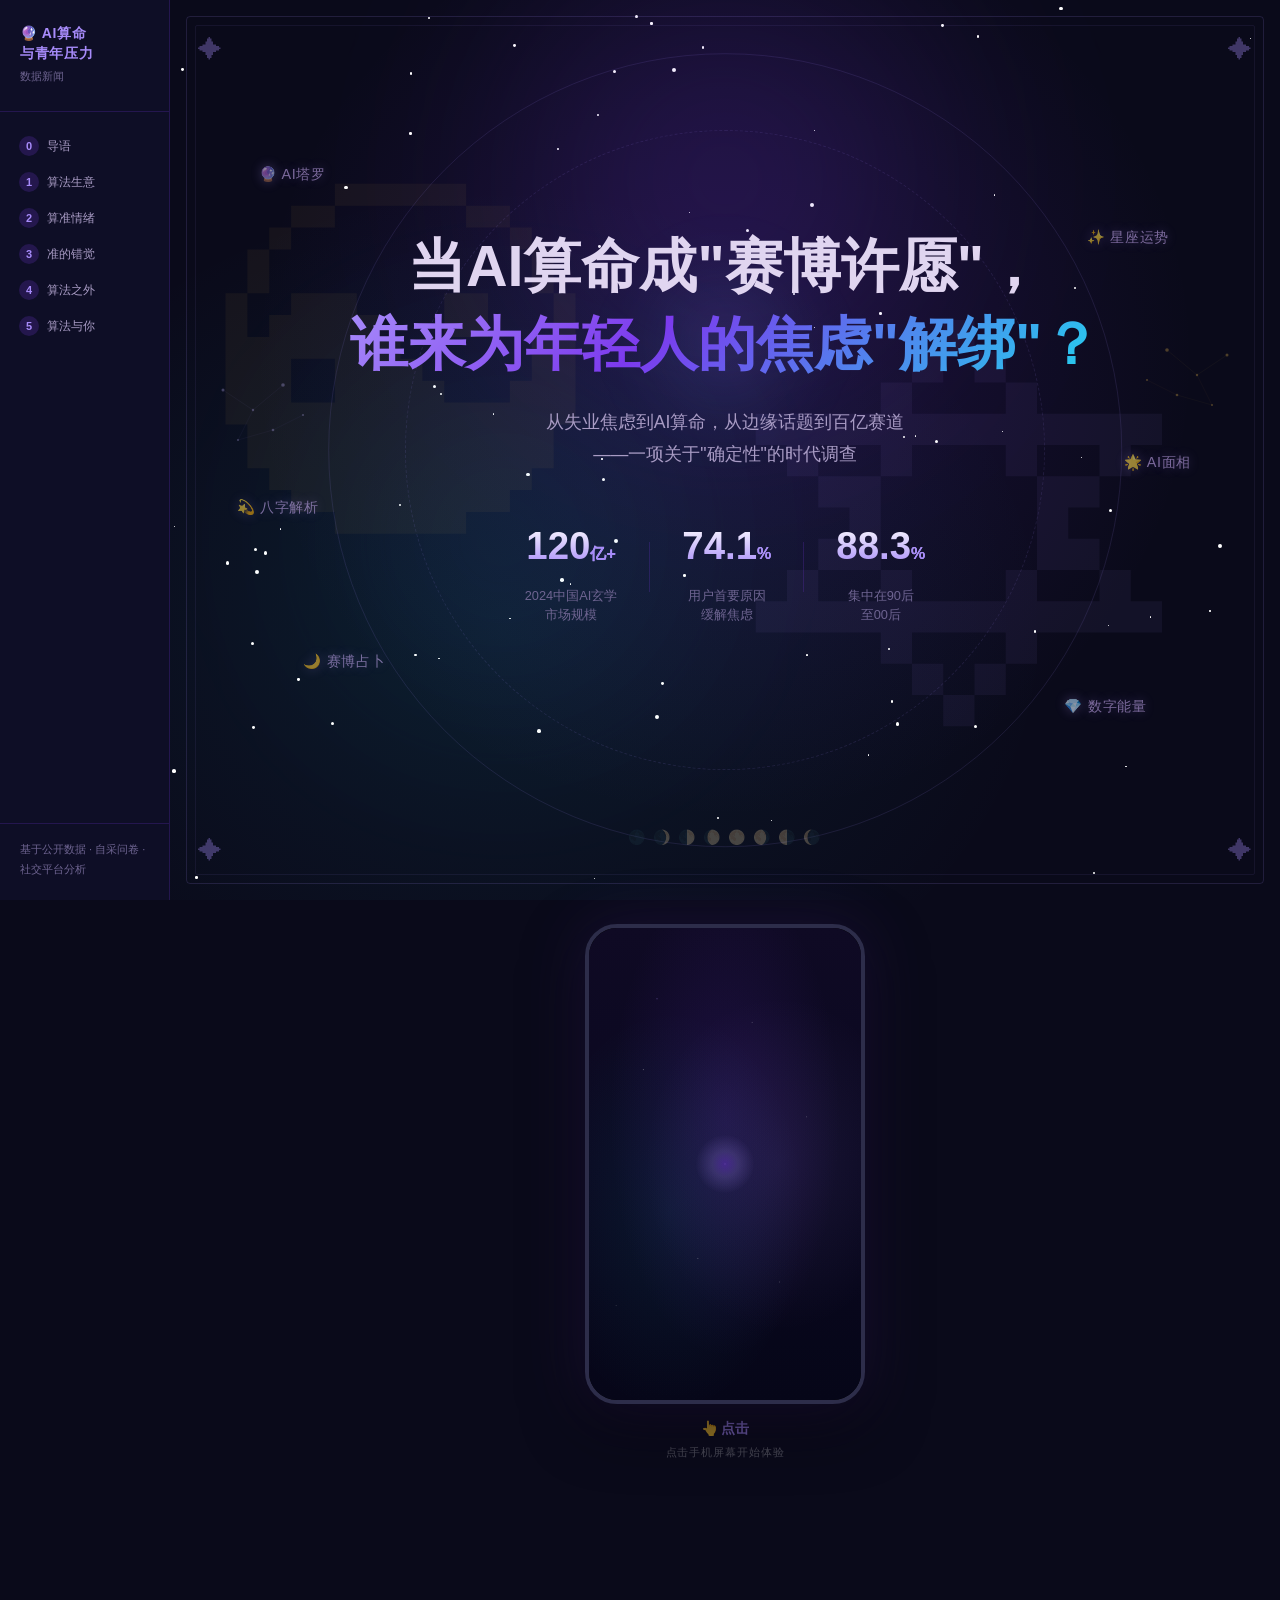
==== commit 71f2499a: "更新问卷样本量N=120→1200，学术参考文献改为GB/T 7714完整格式" ====
--- a/index.html
+++ b/index.html
@@ -2383,9 +2383,13 @@
             <!-- 资料来源 -->
             <div class="content-card" style="background:rgba(124,58,237,0.05);border-color:rgba(124,58,237,0.1);">
                 <p style="font-size:0.8rem;color:var(--text-muted);line-height:1.6;">
-                    <strong>资料来源：</strong>国家统计局、中国互联网络信息中心（CNNIC）、中国青年报社会调查中心、中国科学院心理研究所、日慈公益基金会《2026青年情绪白皮书》、项目团队问卷调查（N=120）、公开社交媒体平台数据。<br><br>
+                    <strong>资料来源：</strong>国家统计局、中国互联网络信息中心（CNNIC）、中国青年报社会调查中心、中国科学院心理研究所、日慈公益基金会《2026青年情绪白皮书》、项目团队问卷调查（N=1200）、公开社交媒体平台数据。<br><br>
                     <strong>政策依据：</strong>《生成式人工智能服务管理暂行办法》《互联网信息服务算法推荐管理规定》《网络信息内容生态治理规定》、中央网信办"清朗"系列专项行动文件及相关地方治理规定。<br><br>
-                    <strong>学术参考：</strong>陈豪、戴继诚《青年群体网络占卜热：现象透视与风险防范》；刘斌志、梁菀妍《数字谶语：青年AI算命现象的生成机理及风险伴生》；齐琦《Z世代青年"赛博玄学"行为逻辑与引导策略研究——以小红书平台为例》；何枭薇《青年"网络新玄学"的生成原因与风险治理》等。<br><br>
+                    <strong>学术参考：</strong><br>
+                    [1]陈豪,戴继诚.青年群体网络占卜热：现象透视与风险防范[J].青年学报,2026,(1):101-111.<br>
+                    [2]刘斌志,梁菀妍.数字谶语：青年AI玄学现象的生成机理及风险伴生[J].山东青年政治学院学报,2026,42(2):25-35. DOI:10.16320/j.cnki.sdqnzzxyxb.2026.02.010.<br>
+                    [3]齐琦.Z世代青年"赛博玄学"行为逻辑与引导策略研究——以小红书平台为例[J].新闻爱好者,2026,(2):60-63. DOI:10.16017/j.cnki.xwahz.2026.02.005.<br>
+                    [4]何枭薇.青年"网络新玄学"的生成原因与风险治理[J].中共郑州市委党校学报,2025,(2):102-108. DOI:10.15875/j.cnki.zgzzswdxxb.2025.02.001.等。<br><br>
                     <strong>案例资料：</strong>36氪、南方都市报、新浪财经等媒体公开报道，项目团队访谈以及行业报告、典型案例资料。
                 </p>
             </div>
